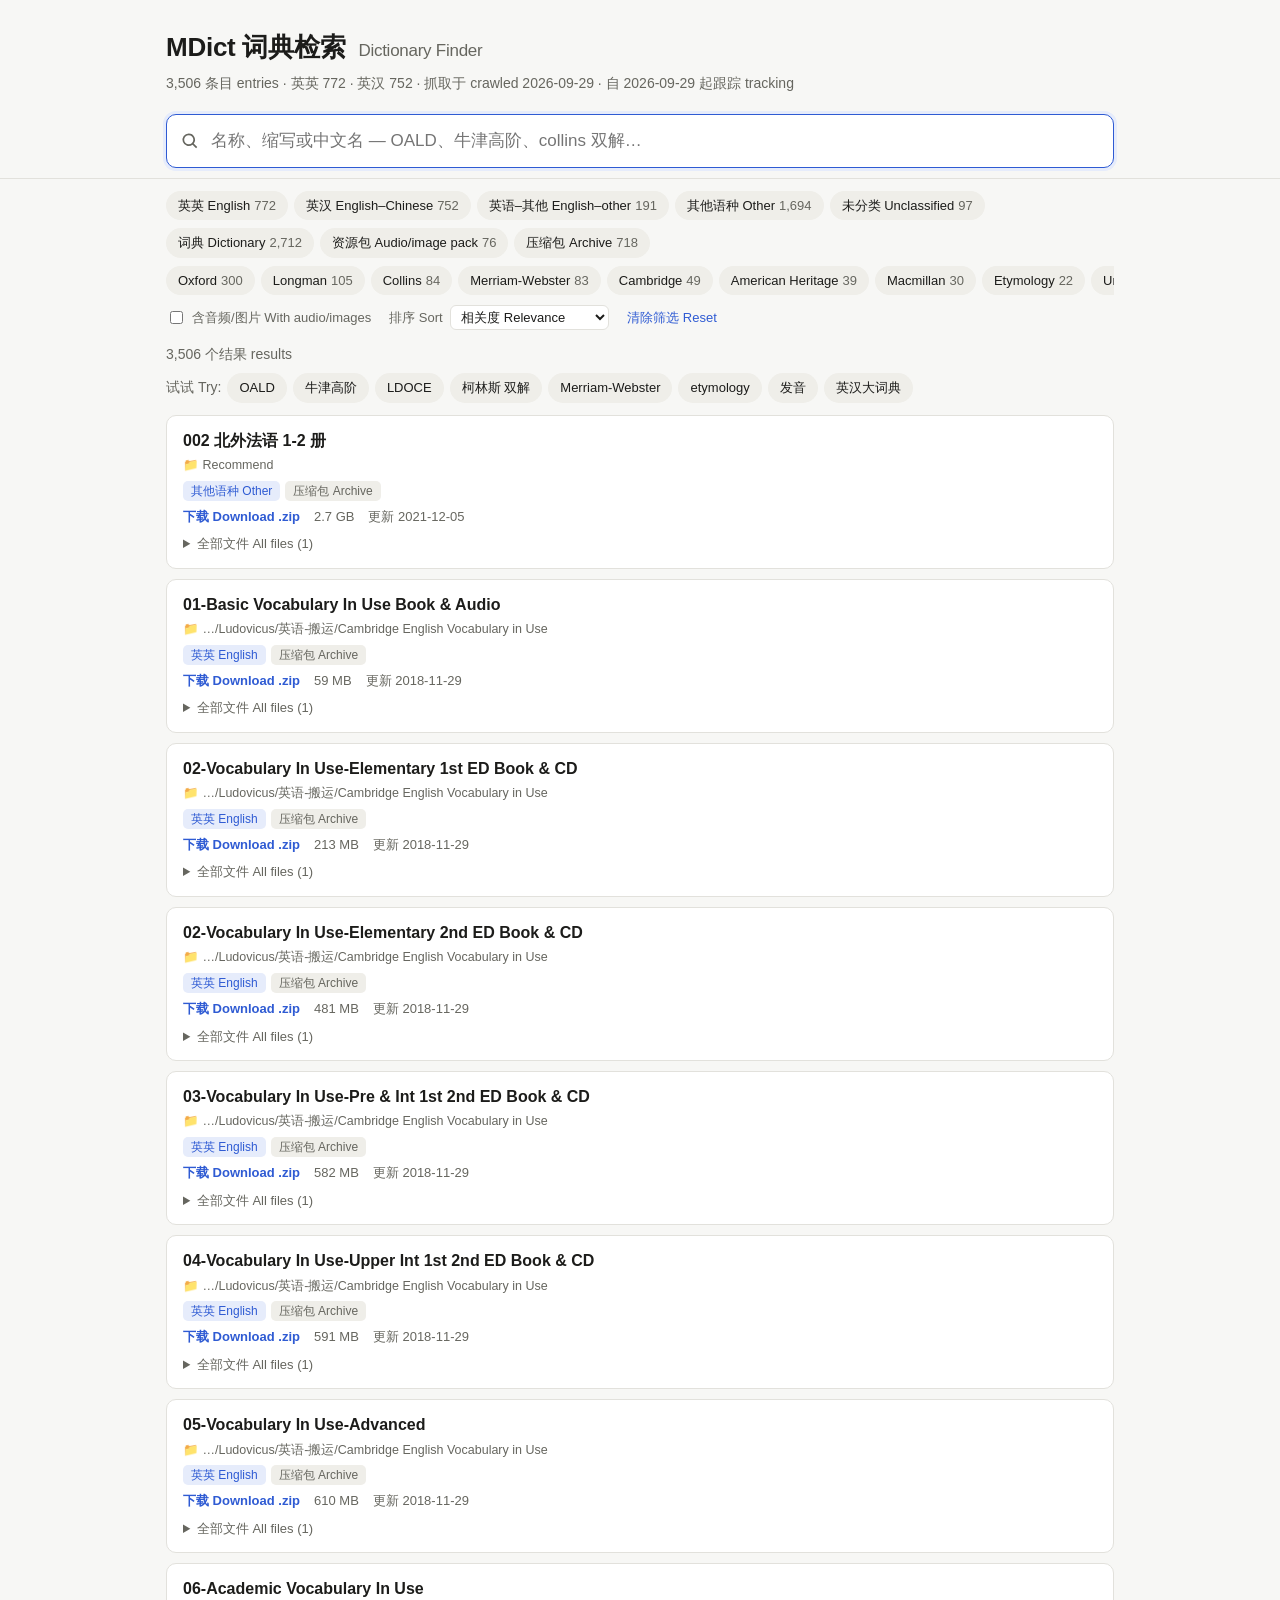
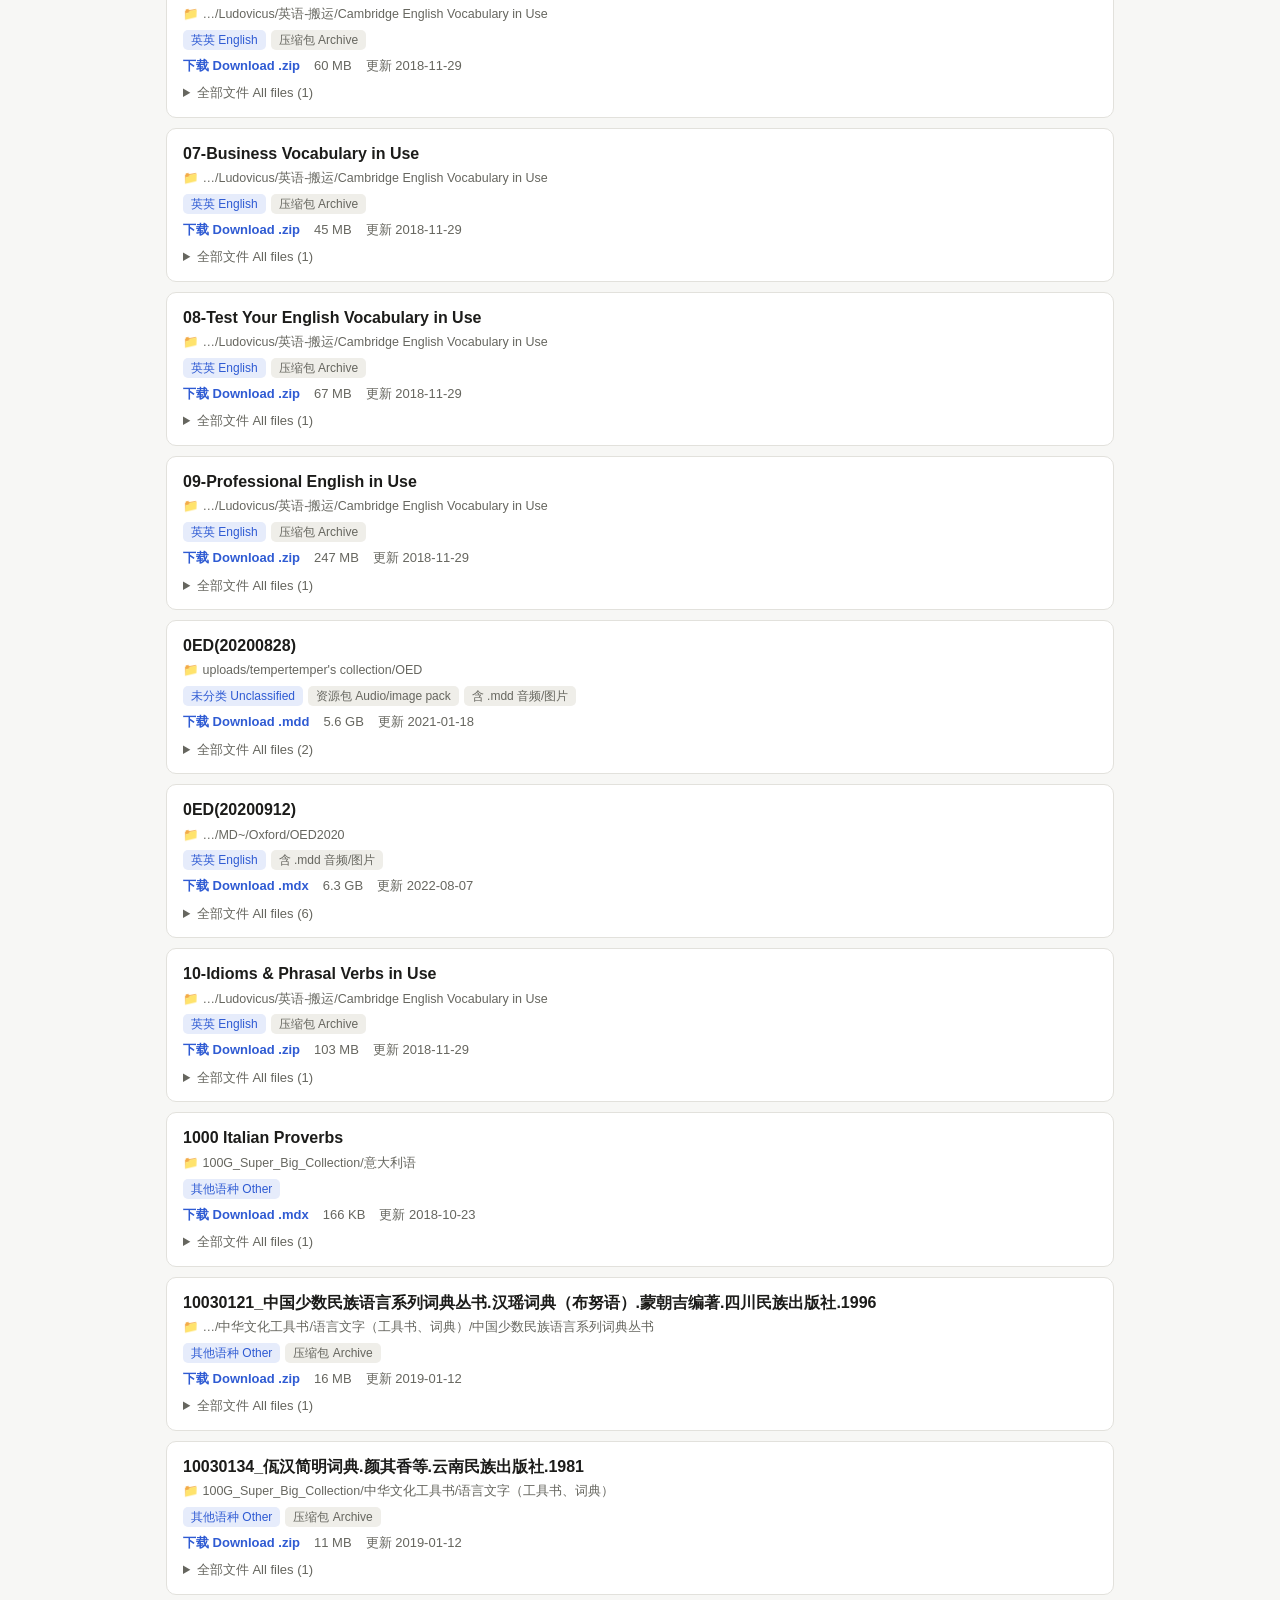
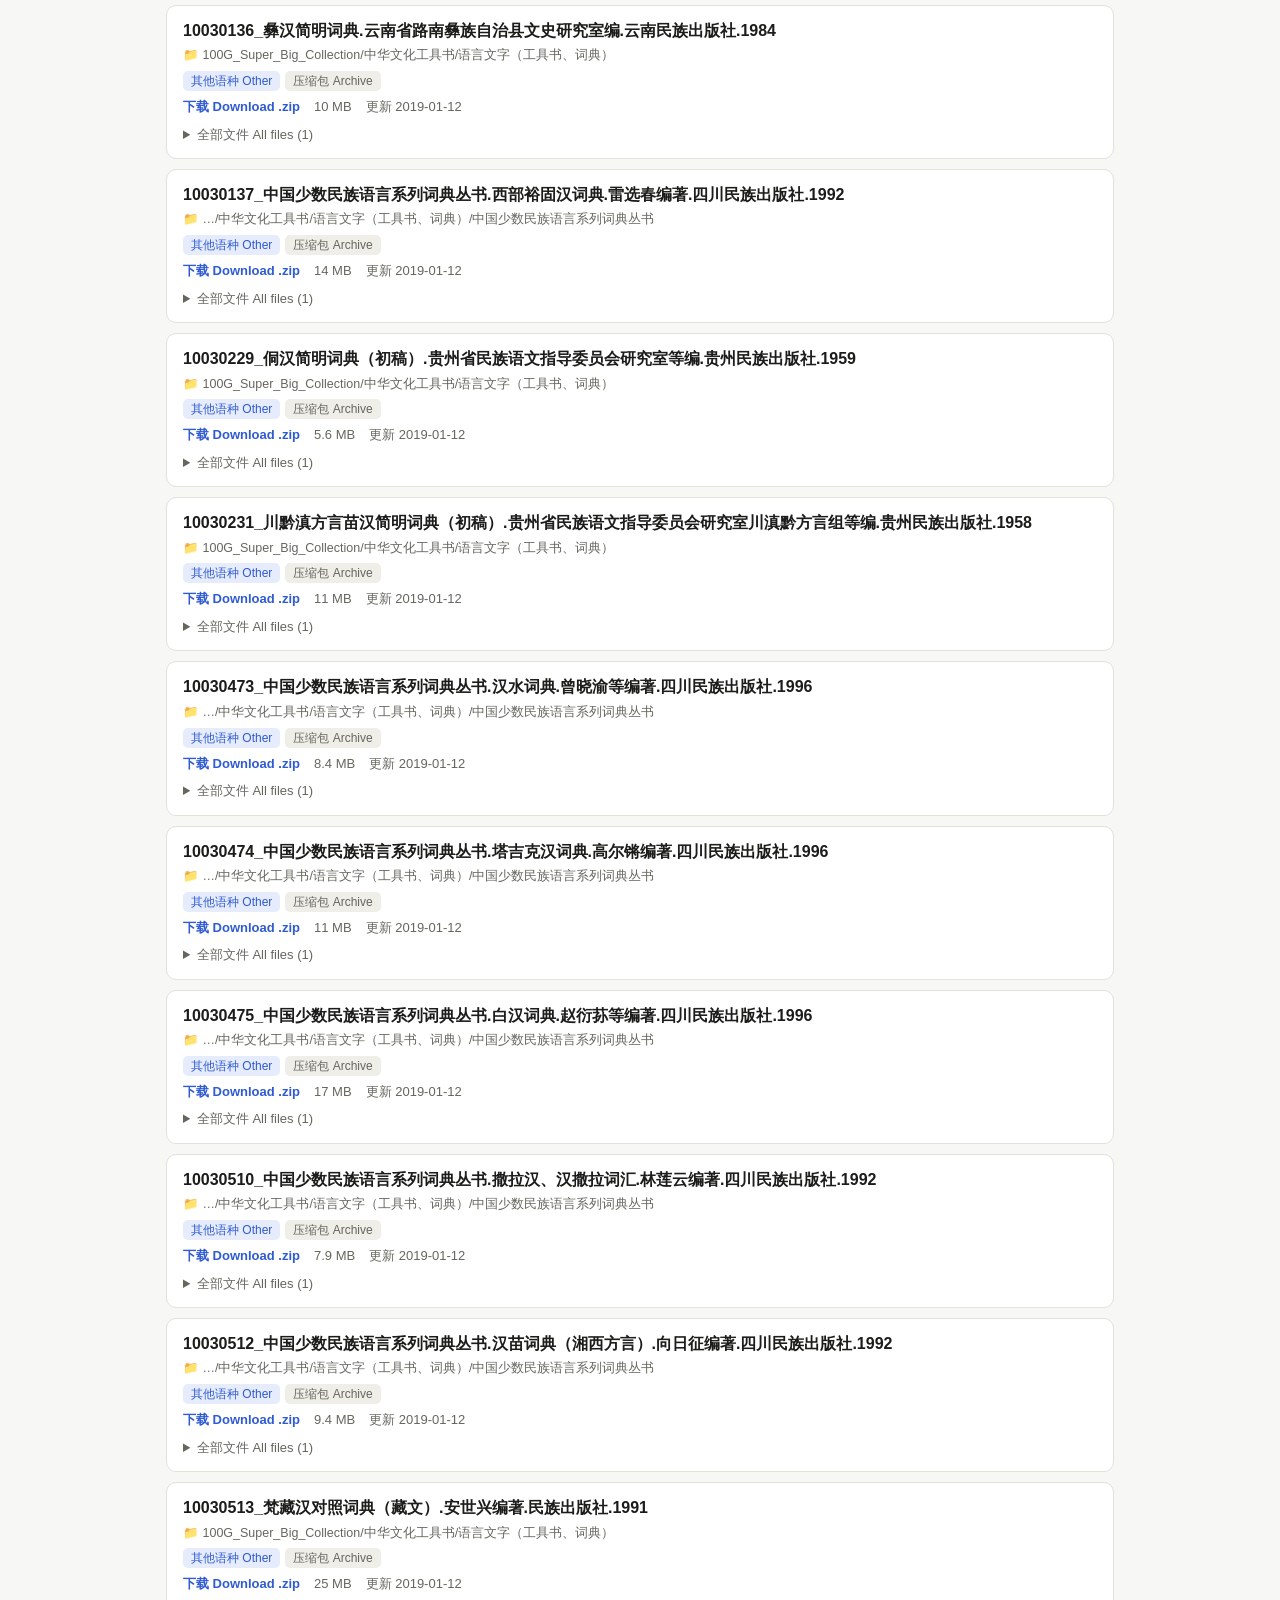
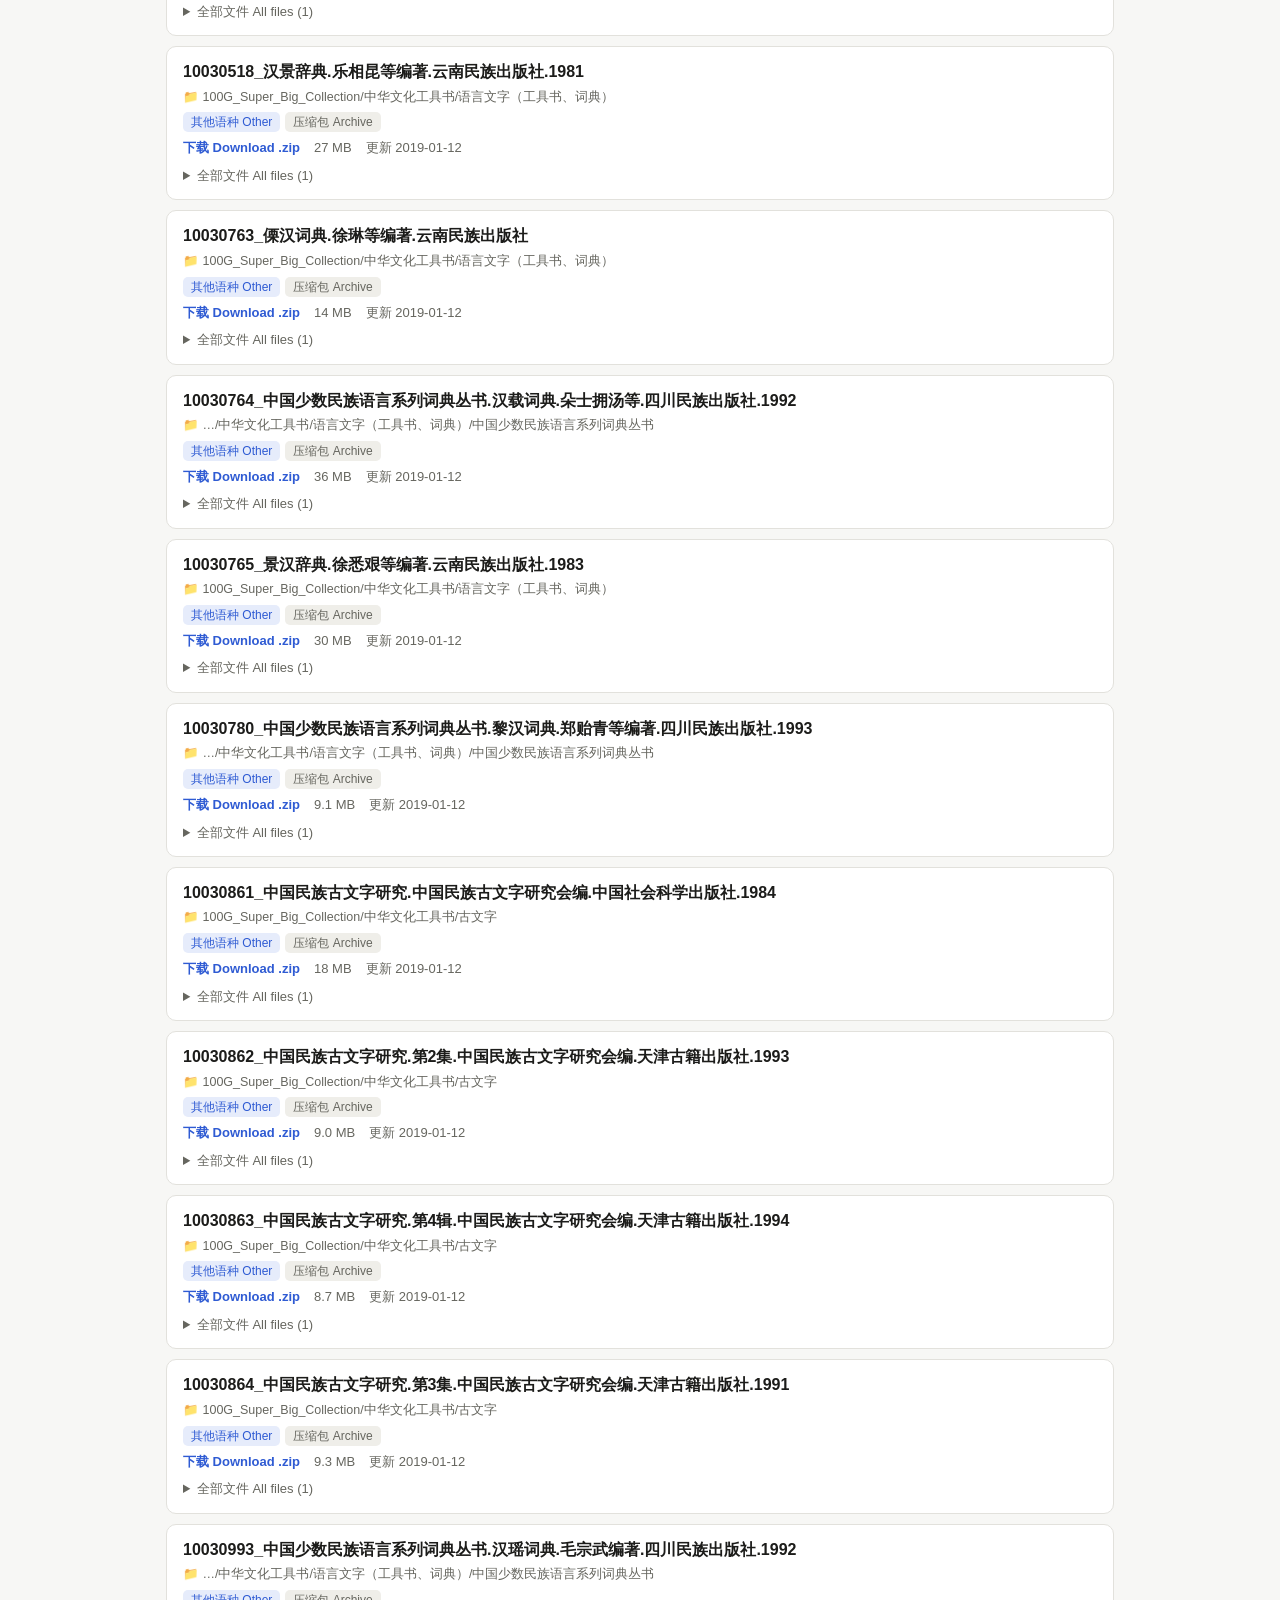
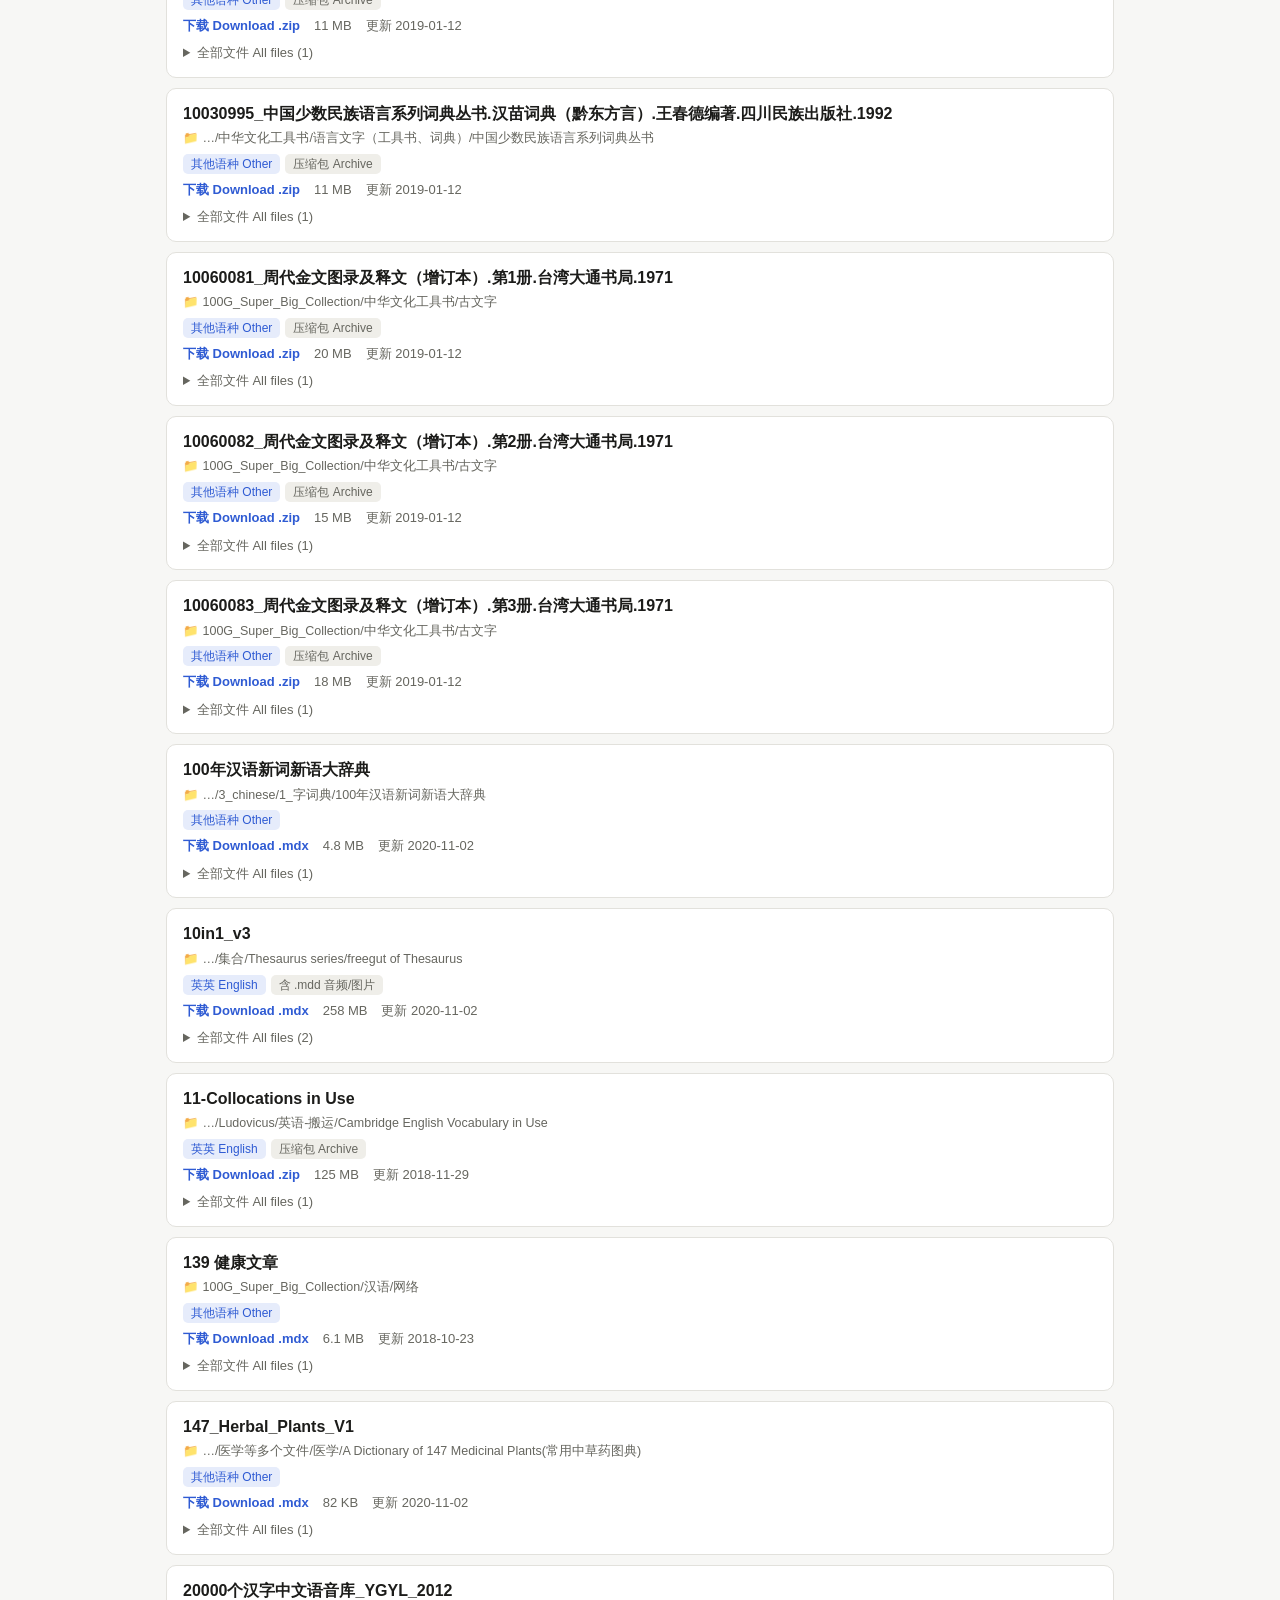
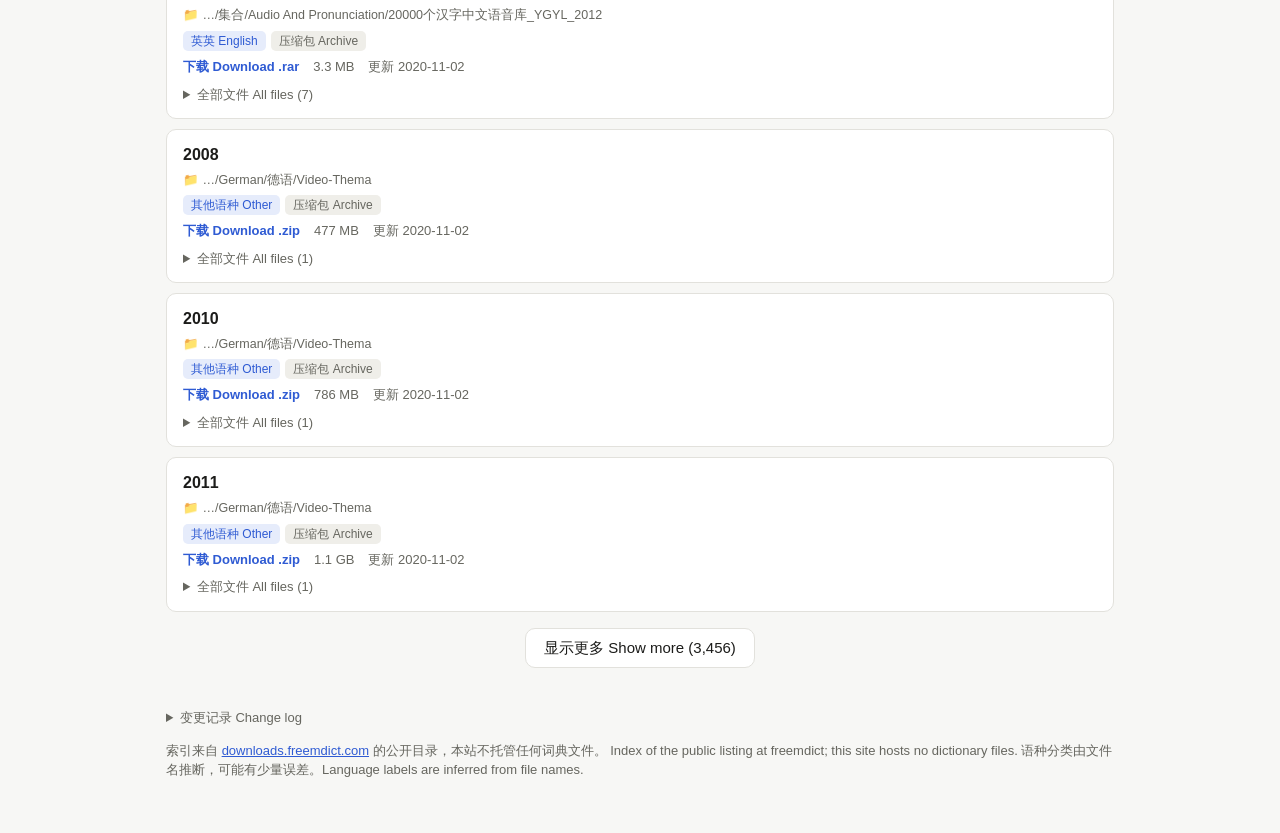
==== site/index.html @ c61d14f5 "Add searchable index site for freemdict MDict dictionaries freemdict holds about 3,400 .mdx files ac" ====
<!doctype html>
<html lang="zh-CN">
<head>
  <meta charset="utf-8">
  <meta name="viewport" content="width=device-width,initial-scale=1">
  <meta name="color-scheme" content="light dark">
  <meta name="description" content="Search the MDict dictionaries on downloads.freemdict.com by English name, Chinese name, or abbreviation.">
  <title>MDict 词典检索 · Dictionary Finder</title>
  <link rel="stylesheet" href="style.css">
  <script type="module" src="app.js"></script>
</head>
<body>
  <header class="top">
    <div class="wrap">
      <h1>MDict 词典检索 <span class="sub">Dictionary Finder</span></h1>
      <p class="stats" id="stats">正在加载索引… Loading index…</p>
    </div>
  </header>

  <div class="searchbar">
    <div class="wrap">
      <label class="visually-hidden" for="q">搜索词典 Search dictionaries</label>
      <div class="search-field">
        <svg aria-hidden="true" viewBox="0 0 24 24" class="icon"><path d="M10.5 3a7.5 7.5 0 0 1 5.96 12.05l4.25 4.24-1.42 1.42-4.24-4.25A7.5 7.5 0 1 1 10.5 3Zm0 2a5.5 5.5 0 1 0 0 11 5.5 5.5 0 0 0 0-11Z"/></svg>
        <input id="q" type="search" autocomplete="off" spellcheck="false" autofocus
               placeholder="名称、缩写或中文名 — OALD、牛津高阶、collins 双解…">
        <kbd class="hint" aria-hidden="true">/</kbd>
      </div>
    </div>
  </div>

  <div class="wrap">
    <div class="filters">
      <div class="group" role="group" aria-label="语种 Language" id="f-lang"></div>
      <div class="group" role="group" aria-label="类型 Kind" id="f-kind"></div>
      <div class="group scroll" role="group" aria-label="品牌 Brand" id="f-brand"></div>
      <div class="row">
        <label class="toggle"><input type="checkbox" id="f-res"> 含音频/图片 With audio/images</label>
        <label class="sort">排序 Sort
          <select id="sort">
            <option value="rel">相关度 Relevance</option>
            <option value="name">名称 Name</option>
            <option value="size">体积 Size</option>
            <option value="date">更新日期 Updated</option>
            <option value="new">新收录 Newly tracked</option>
          </select>
        </label>
        <button type="button" id="reset" class="link">清除筛选 Reset</button>
      </div>
    </div>
  </div>

  <main class="wrap">
    <p id="count" class="count" aria-live="polite"></p>
    <div id="suggest" class="suggest" hidden>
      试试 Try:
    </div>
    <ol id="results" class="results"></ol>
    <button type="button" id="more" class="more" hidden>显示更多 Show more</button>
    <noscript><p class="error">需要启用 JavaScript。JavaScript is required.</p></noscript>
  </main>

  <footer class="wrap foot">
    <details id="changes">
      <summary>变更记录 Change log</summary>
      <div id="changes-body"></div>
    </details>
    <p>
      索引来自 <a href="https://downloads.freemdict.com/" rel="noopener">downloads.freemdict.com</a> 的公开目录，本站不托管任何词典文件。
      Index of the public listing at freemdict; this site hosts no dictionary files.
      语种分类由文件名推断，可能有少量误差。Language labels are inferred from file names.
    </p>
  </footer>
</body>
</html>
---- site/style.css ----
:root {
  --bg: #f7f7f5;
  --panel: #ffffff;
  --text: #1c1c1a;
  --muted: #66665f;
  --line: #e2e1dc;
  --accent: #2f5bd3;
  --accent-soft: #e6ecfb;
  --chip: #efeee9;
  --new: #1a7f4b;
  --radius: 10px;
  --font: -apple-system, BlinkMacSystemFont, "Segoe UI", "PingFang SC", "Hiragino Sans GB",
          "Microsoft YaHei", "Noto Sans CJK SC", sans-serif;
  color-scheme: light dark;
}
@media (prefers-color-scheme: dark) {
  :root {
    --bg: #151514;
    --panel: #1e1e1c;
    --text: #ecebe6;
    --muted: #a19f97;
    --line: #33332f;
    --accent: #8aa8ff;
    --accent-soft: #25304d;
    --chip: #2a2a27;
    --new: #5fd394;
  }
}

* { box-sizing: border-box; }
/* Author display rules (flex, block) would otherwise override the hidden attribute. */
[hidden] { display: none !important; }
body { margin: 0; background: var(--bg); color: var(--text); font: 15px/1.5 var(--font); }
a { color: var(--accent); }
.wrap { max-width: 980px; margin: 0 auto; padding: 0 16px; }
.visually-hidden { position: absolute; width: 1px; height: 1px; overflow: hidden; clip: rect(0 0 0 0); }

.top { padding: 28px 0 8px; }
h1 { margin: 0; font-size: 26px; letter-spacing: -0.01em; }
h1 .sub { color: var(--muted); font-weight: 500; font-size: 17px; margin-left: 6px; }
.stats { margin: 6px 0 0; color: var(--muted); font-size: 14px; }

.searchbar {
  position: sticky; top: 0; z-index: 5; padding: 12px 0 10px;
  background: color-mix(in srgb, var(--bg) 92%, transparent);
  backdrop-filter: blur(8px);
  border-bottom: 1px solid var(--line);
}
.search-field { position: relative; }
.search-field .icon { position: absolute; left: 14px; top: 50%; width: 20px; height: 20px; transform: translateY(-50%); fill: var(--muted); }
#q {
  width: 100%; padding: 13px 44px; font: inherit; font-size: 17px; color: var(--text);
  background: var(--panel); border: 1px solid var(--line); border-radius: var(--radius); outline: none;
}
#q:focus { border-color: var(--accent); box-shadow: 0 0 0 3px var(--accent-soft); }
.hint {
  position: absolute; right: 12px; top: 50%; transform: translateY(-50%);
  font: 12px var(--font); color: var(--muted); border: 1px solid var(--line); border-radius: 5px; padding: 1px 7px;
}
#q:focus ~ .hint { display: none; }

.filters { display: grid; gap: 8px; margin-top: 12px; }
.group { display: flex; flex-wrap: wrap; gap: 6px; }
.group.scroll { flex-wrap: nowrap; overflow-x: auto; scrollbar-width: thin; padding-bottom: 2px; }
.chip {
  flex: none; font: inherit; font-size: 13px; color: var(--text); background: var(--chip);
  border: 1px solid transparent; border-radius: 999px; padding: 4px 11px; cursor: pointer;
}
.chip .n { color: var(--muted); margin-left: 4px; font-variant-numeric: tabular-nums; }
.chip[aria-pressed="true"] { background: var(--accent-soft); border-color: var(--accent); color: var(--accent); }
.chip[aria-pressed="true"] .n { color: inherit; }
.chip:disabled { opacity: 0.4; cursor: default; }
.chip:focus-visible, .link:focus-visible, .more:focus-visible, select:focus-visible { outline: 2px solid var(--accent); outline-offset: 2px; }
.row { display: flex; flex-wrap: wrap; align-items: center; gap: 8px 18px; font-size: 13px; color: var(--muted); }
.toggle { display: inline-flex; gap: 6px; align-items: center; cursor: pointer; }
.sort select { font: inherit; color: var(--text); background: var(--panel); border: 1px solid var(--line); border-radius: 6px; padding: 3px 6px; margin-left: 4px; }
.link { font: inherit; background: none; border: 0; color: var(--accent); cursor: pointer; padding: 0; }

.count { color: var(--muted); font-size: 14px; margin: 14px 0 8px; }
.suggest { display: flex; flex-wrap: wrap; gap: 6px; align-items: center; color: var(--muted); font-size: 14px; margin-bottom: 12px; }
.results { list-style: none; margin: 0; padding: 0; display: grid; gap: 10px; }
.card { background: var(--panel); border: 1px solid var(--line); border-radius: var(--radius); padding: 14px 16px; }
.card h2 { margin: 0 0 6px; font-size: 16px; line-height: 1.4; word-break: break-word; }
.badges { display: flex; flex-wrap: wrap; gap: 5px; margin-bottom: 6px; }
.badge { font-size: 12px; padding: 1px 8px; border-radius: 5px; background: var(--chip); color: var(--muted); }
.badge.lang { background: var(--accent-soft); color: var(--accent); }
.badge.new { color: var(--new); border: 1px solid currentColor; background: none; }
.where { font-size: 12.5px; color: var(--muted); margin: -2px 0 6px; word-break: break-all; }
.meta { font-size: 13px; color: var(--muted); display: flex; flex-wrap: wrap; gap: 4px 14px; align-items: center; }
.dl { font-weight: 600; text-decoration: none; }
.dl:hover { text-decoration: underline; }
.card details { margin-top: 8px; font-size: 13px; }
.card summary { cursor: pointer; color: var(--muted); }
.loc { margin: 8px 0 0; padding-left: 12px; border-left: 2px solid var(--line); }
.loc .folder { color: var(--muted); word-break: break-all; }
.files { list-style: none; margin: 4px 0 0; padding: 0; }
.files li { display: flex; justify-content: space-between; gap: 12px; padding: 2px 0; }
.files a { word-break: break-all; }
.files .sz { color: var(--muted); flex: none; font-variant-numeric: tabular-nums; }
.more { display: block; margin: 16px auto; font: inherit; padding: 8px 18px; border-radius: var(--radius); border: 1px solid var(--line); background: var(--panel); color: var(--text); cursor: pointer; }
.error { color: #c0392b; }

.foot { color: var(--muted); font-size: 13px; padding-top: 24px; padding-bottom: 40px; }
.foot summary { cursor: pointer; }
.change { margin: 10px 0; }
.change ul { margin: 4px 0; padding-left: 18px; }

@media (max-width: 600px) {
  h1 { font-size: 21px; }
  h1 .sub { display: block; margin: 0; font-size: 14px; }
  .hint { display: none; }
  .card { padding: 12px; }
  /* One scrollable line per filter group keeps the results in view. */
  .group { flex-wrap: nowrap; overflow-x: auto; scrollbar-width: none; }
}
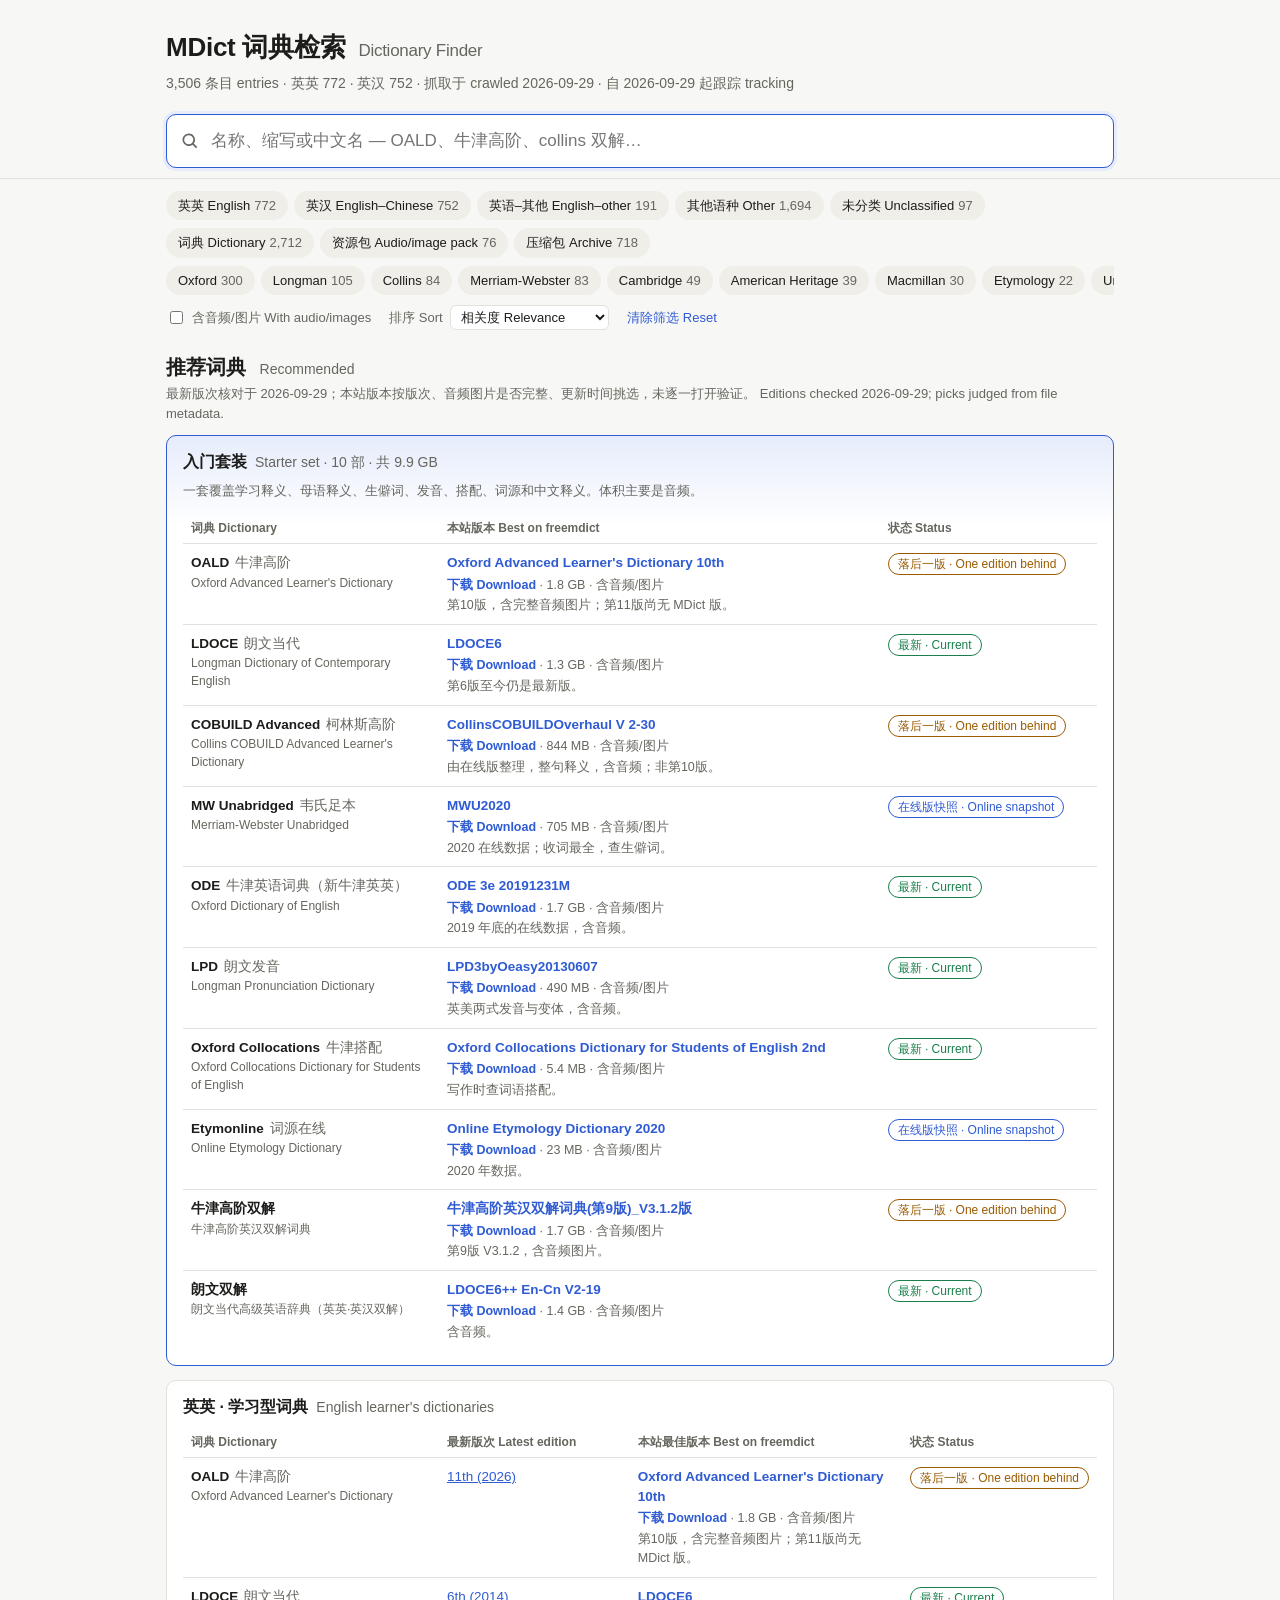
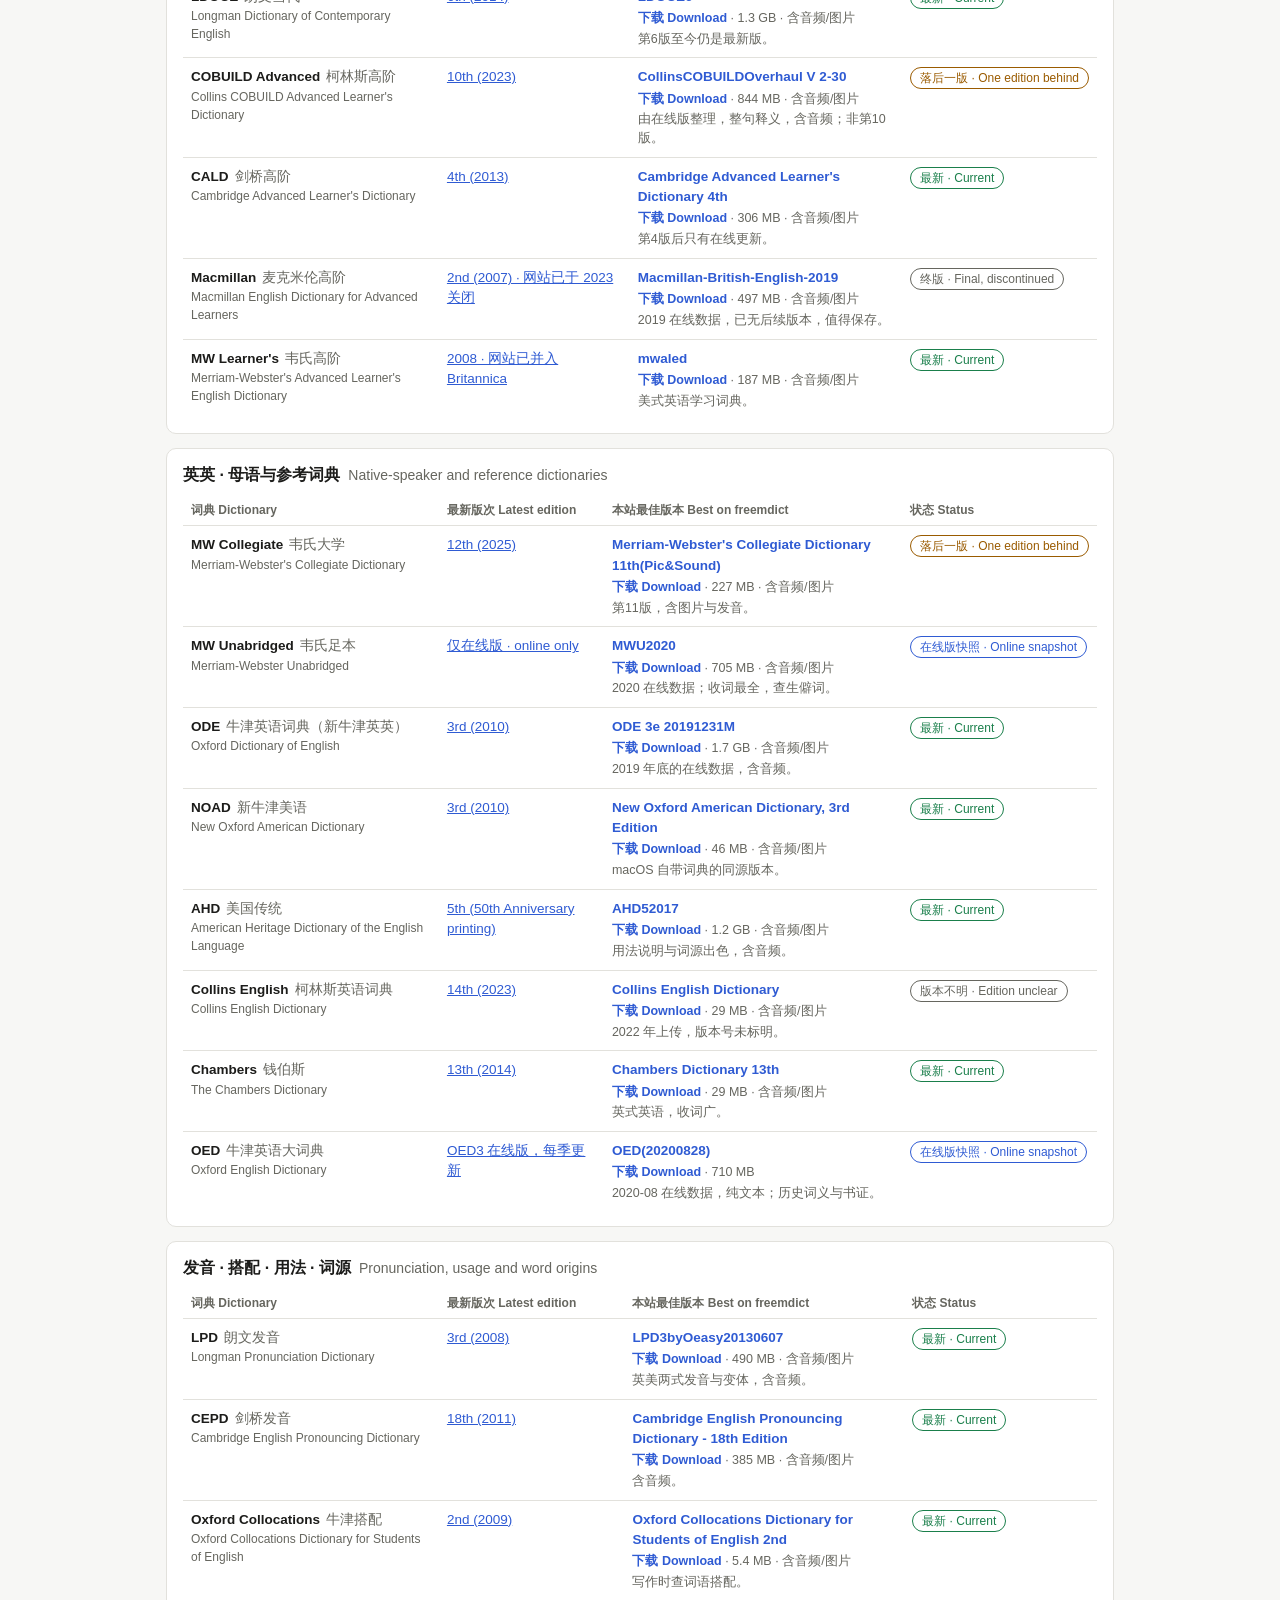
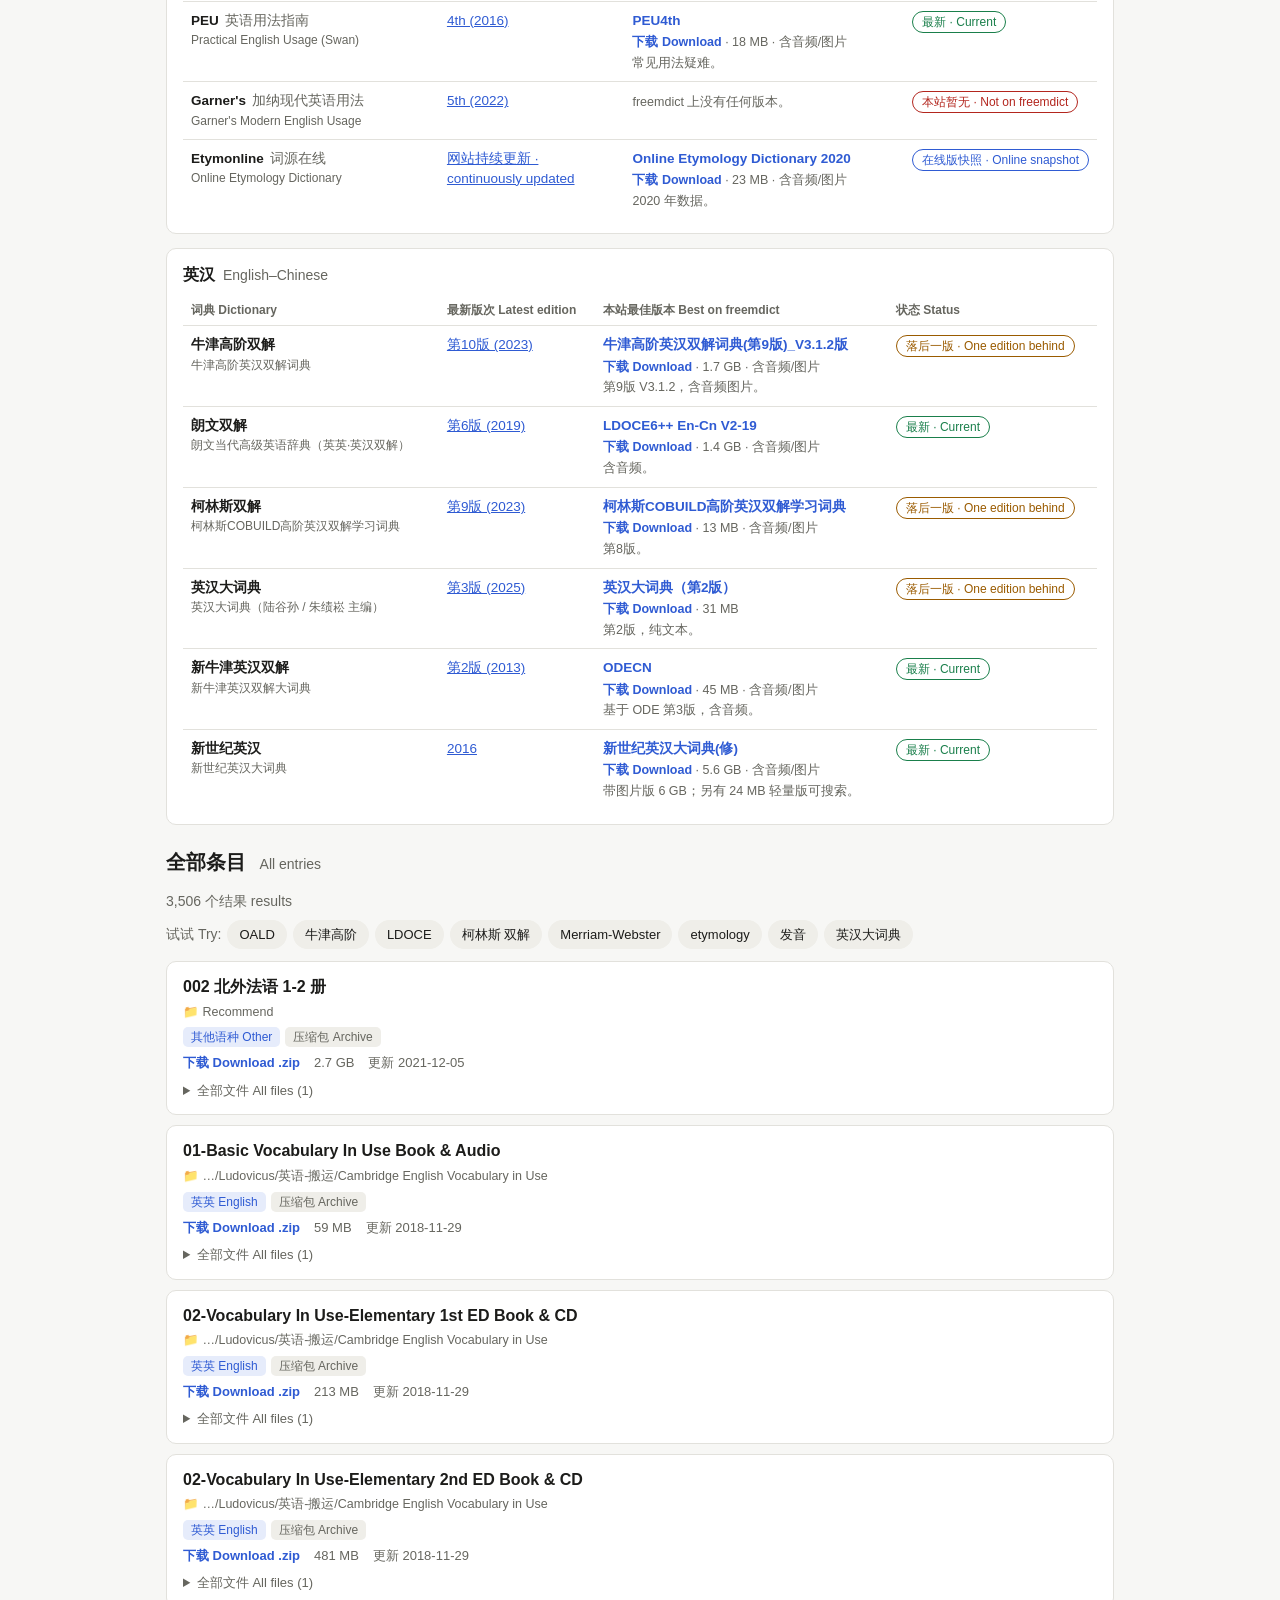
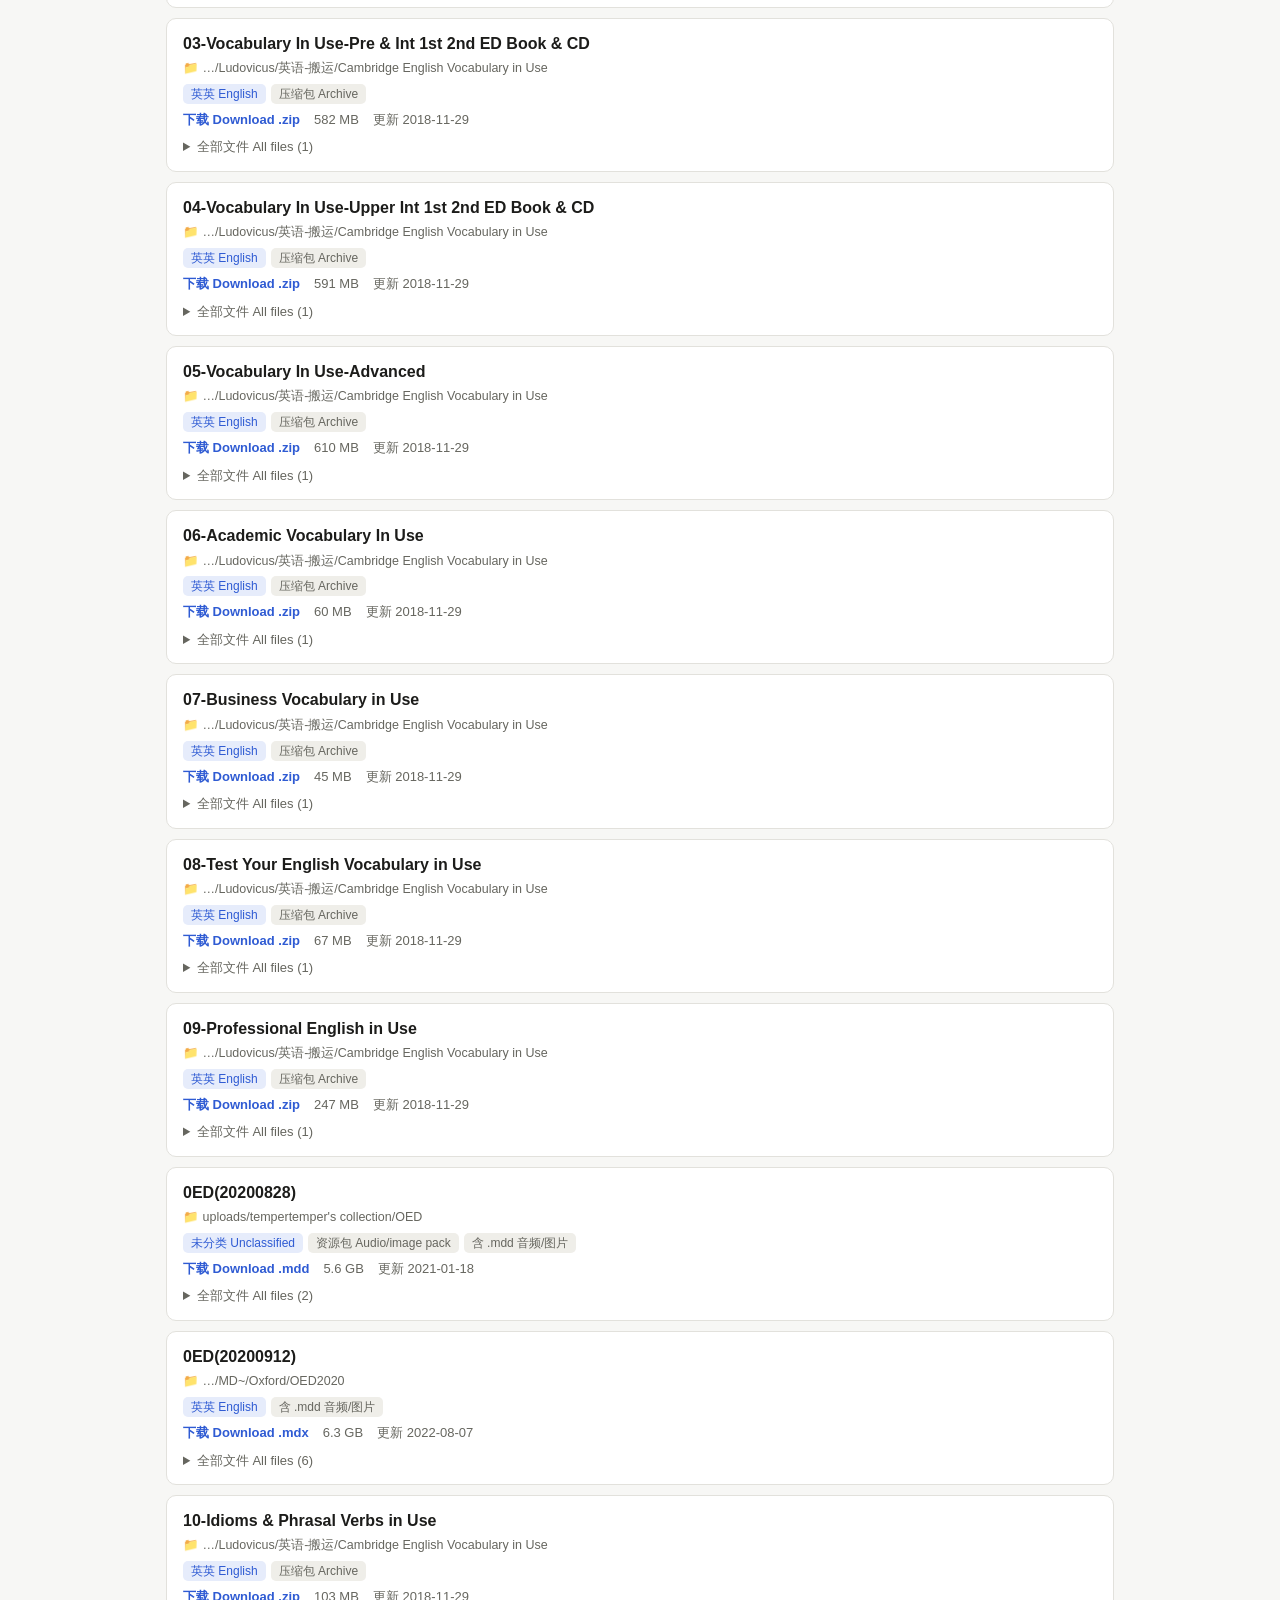
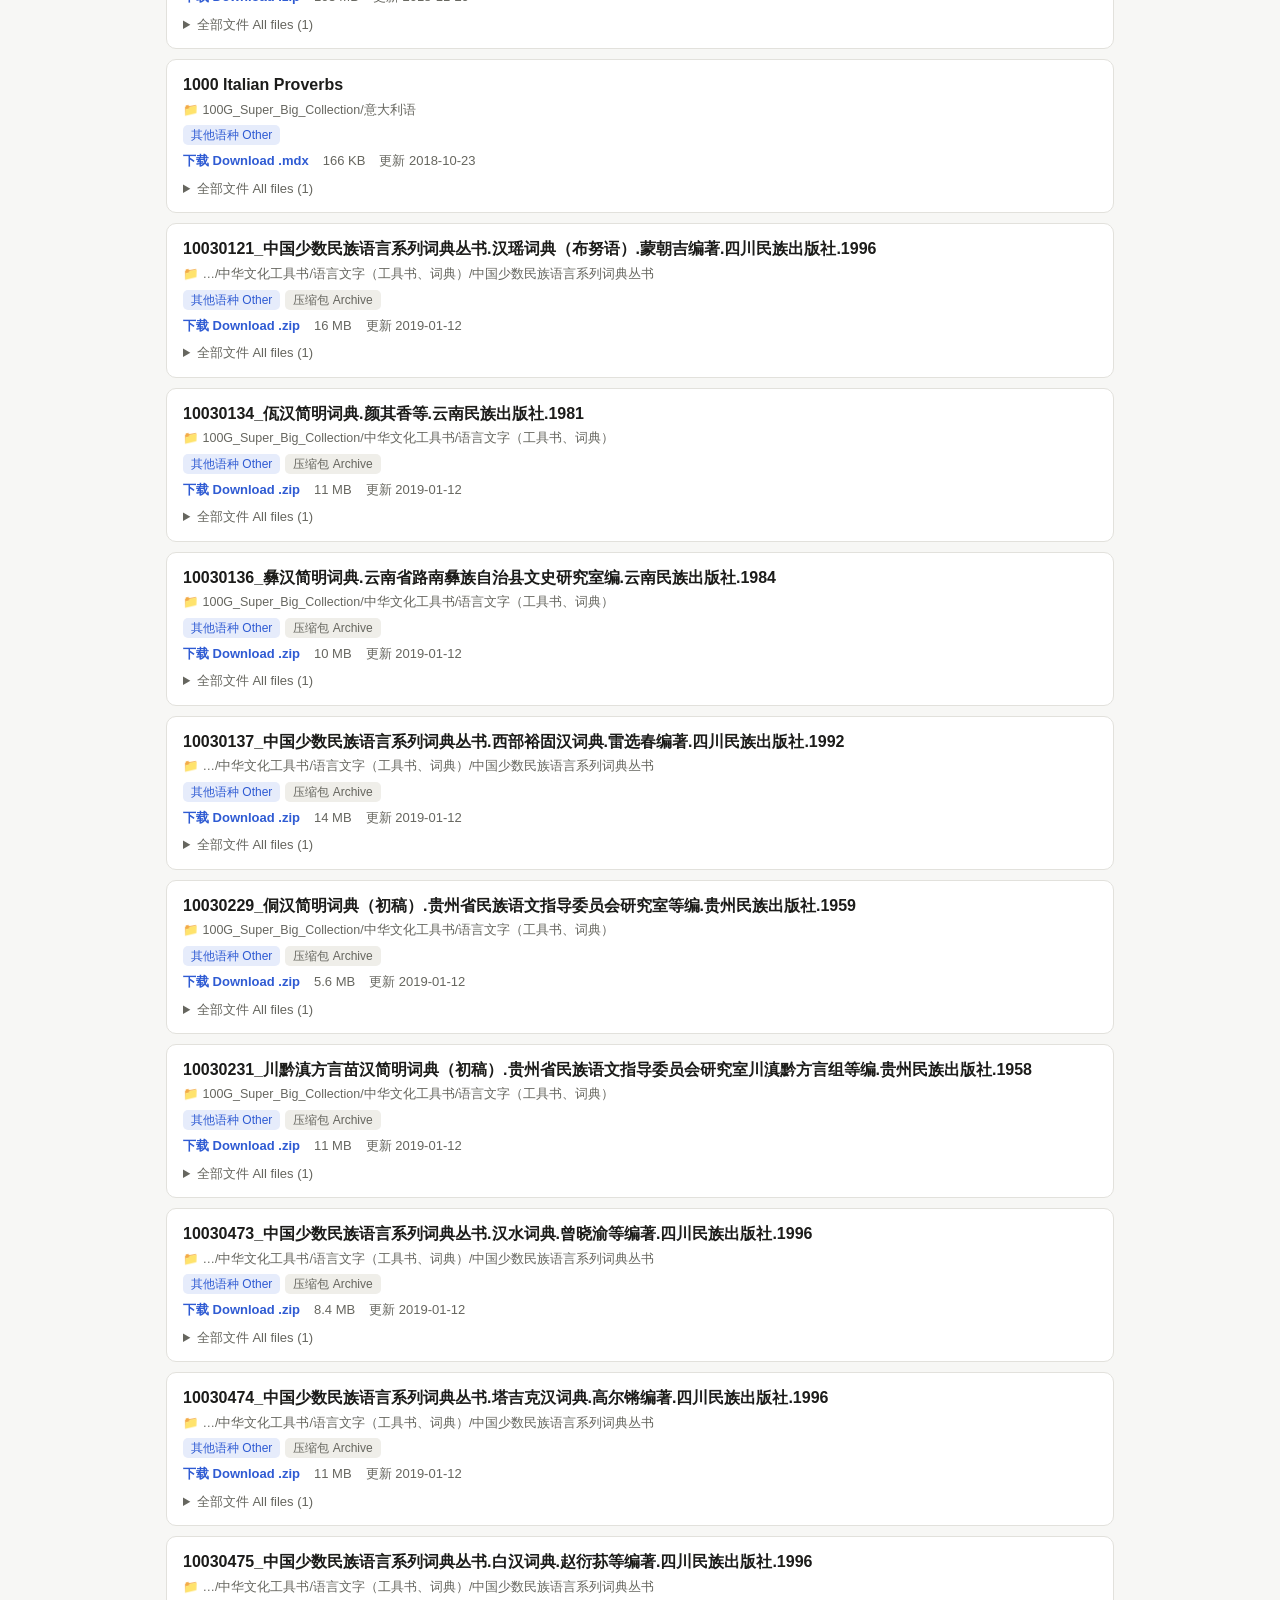
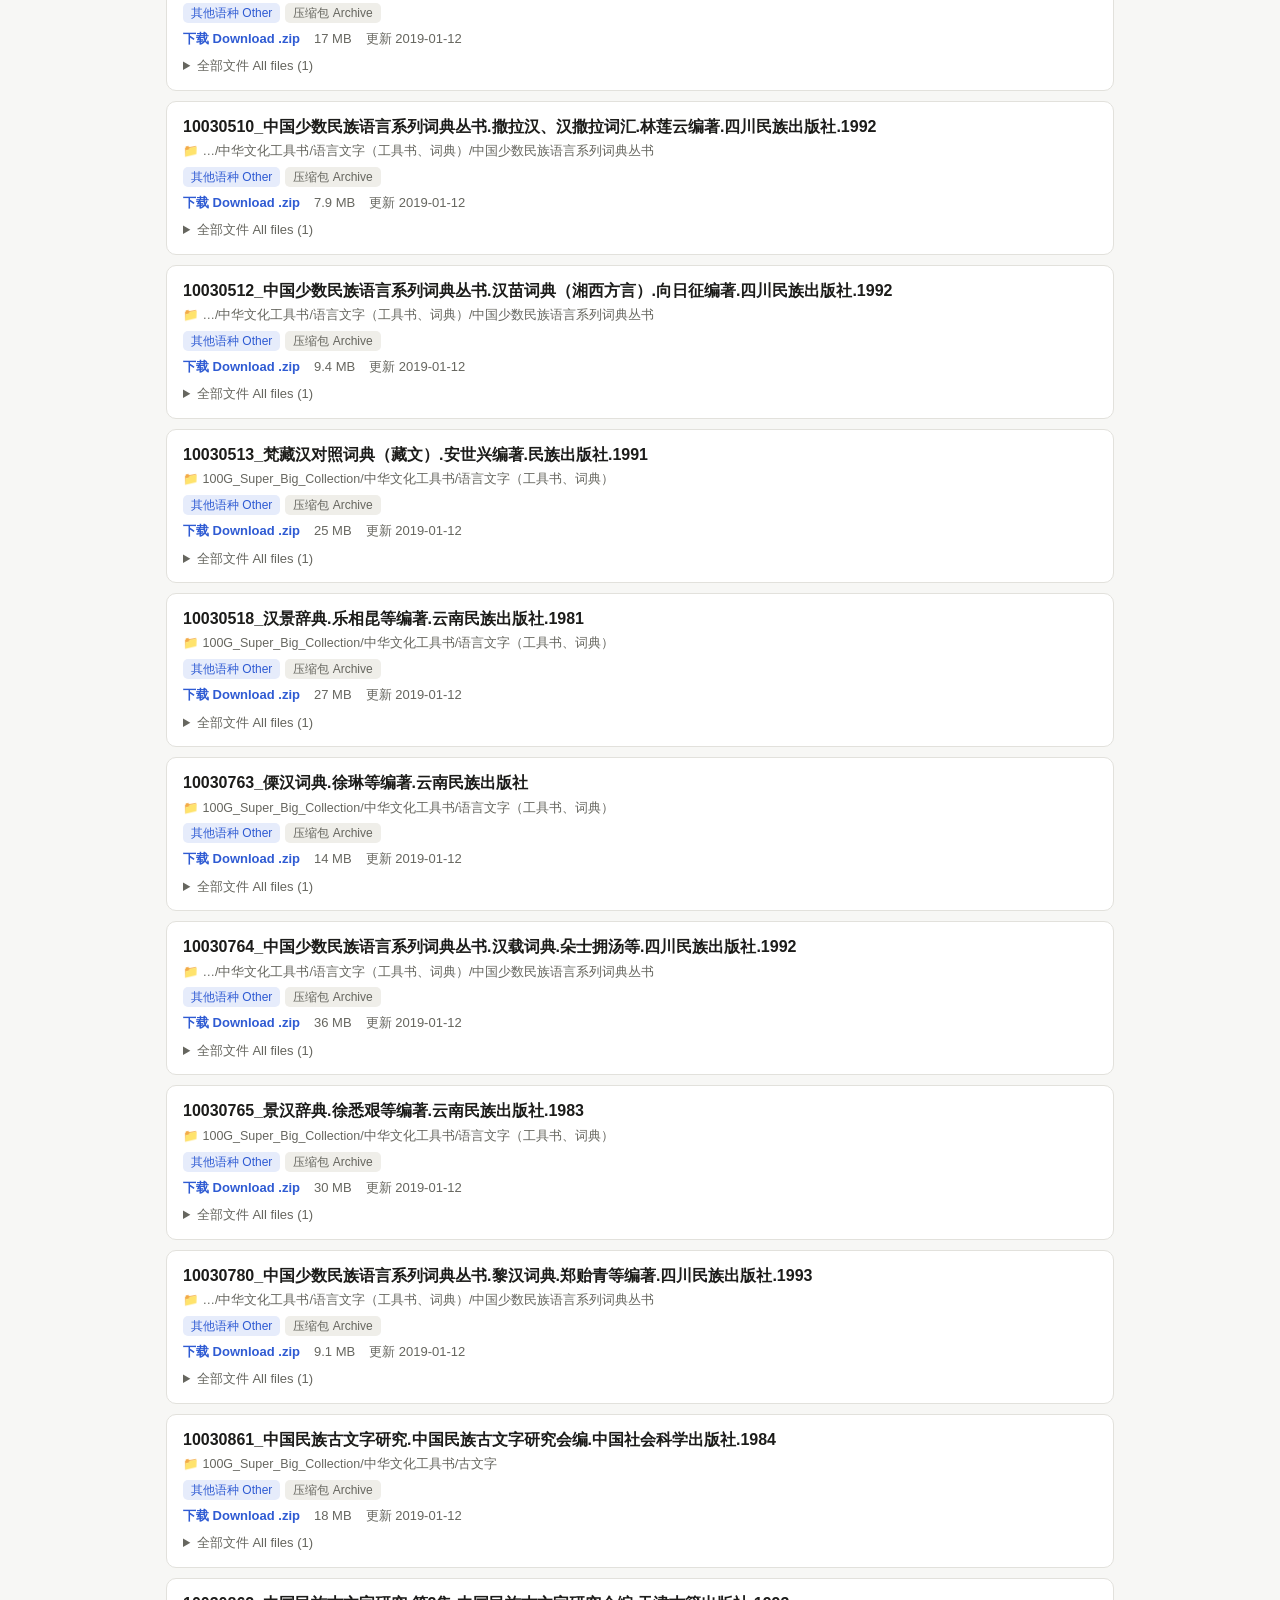
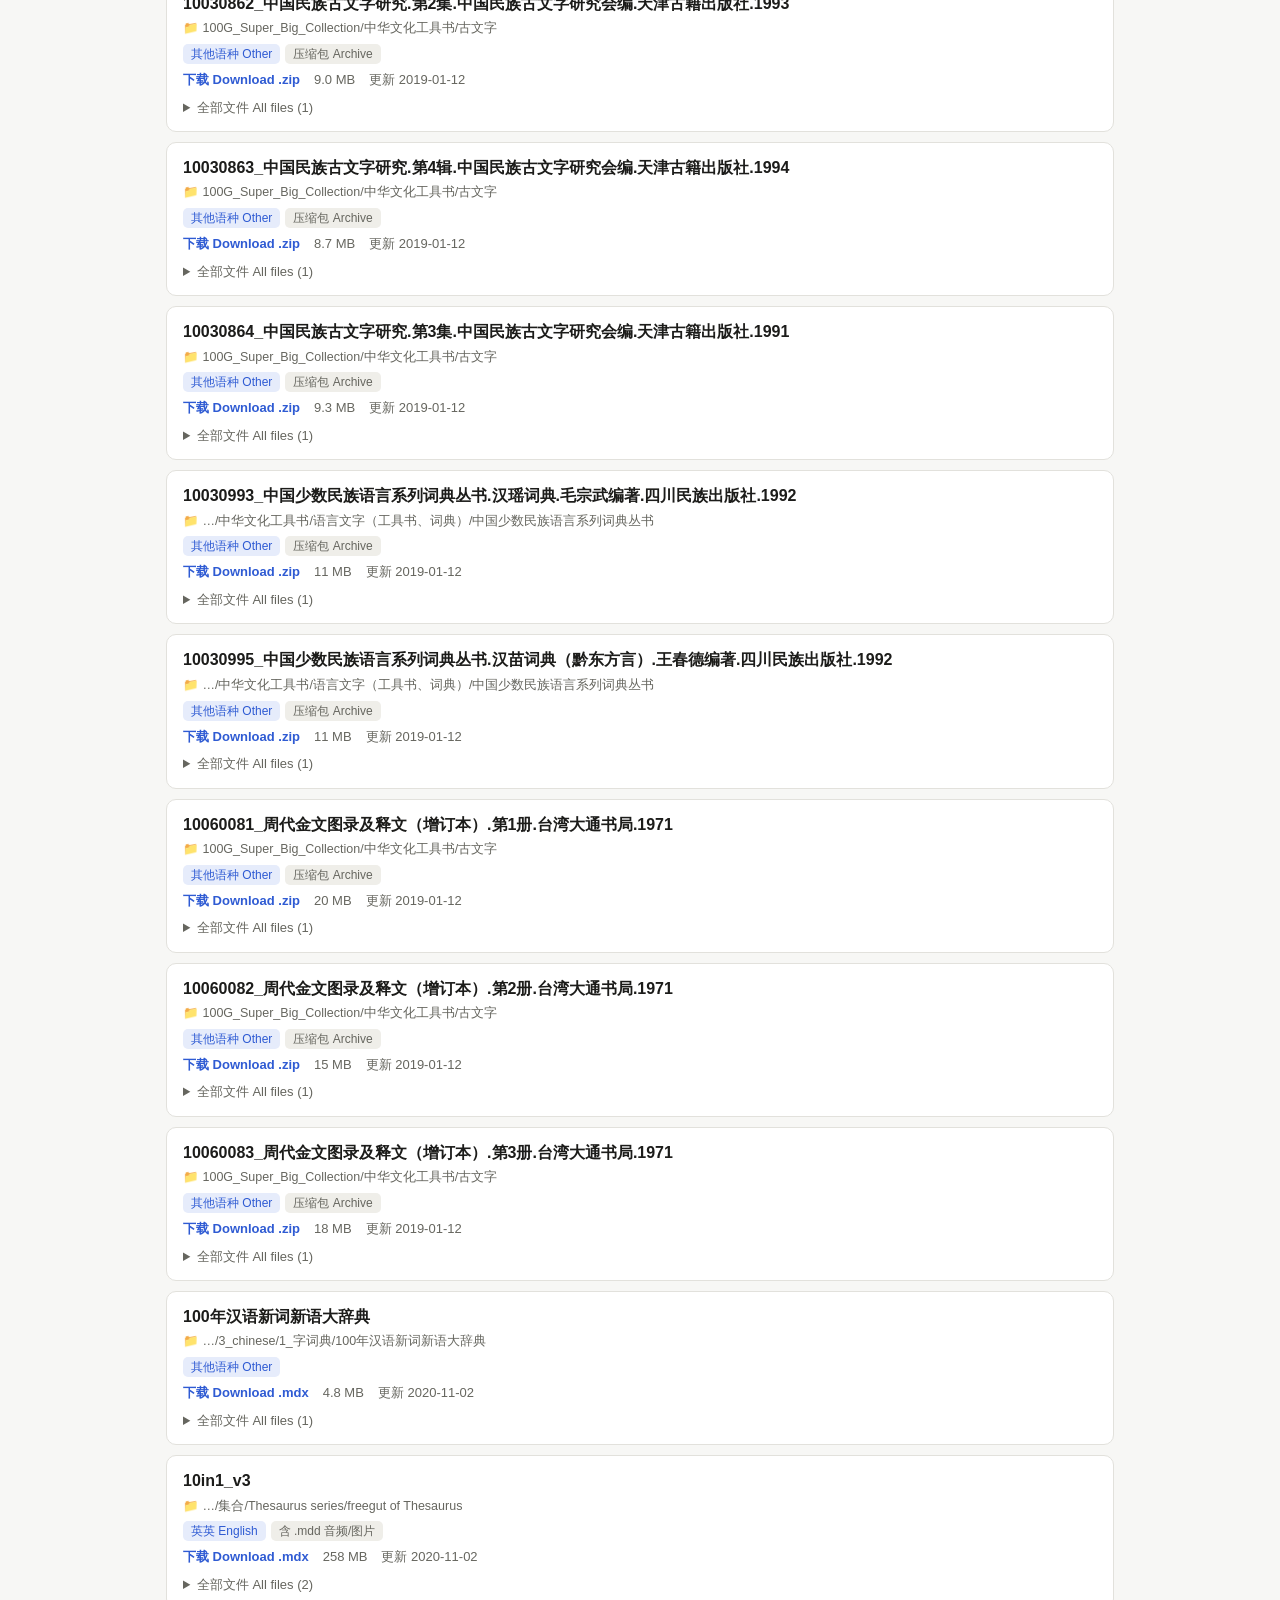
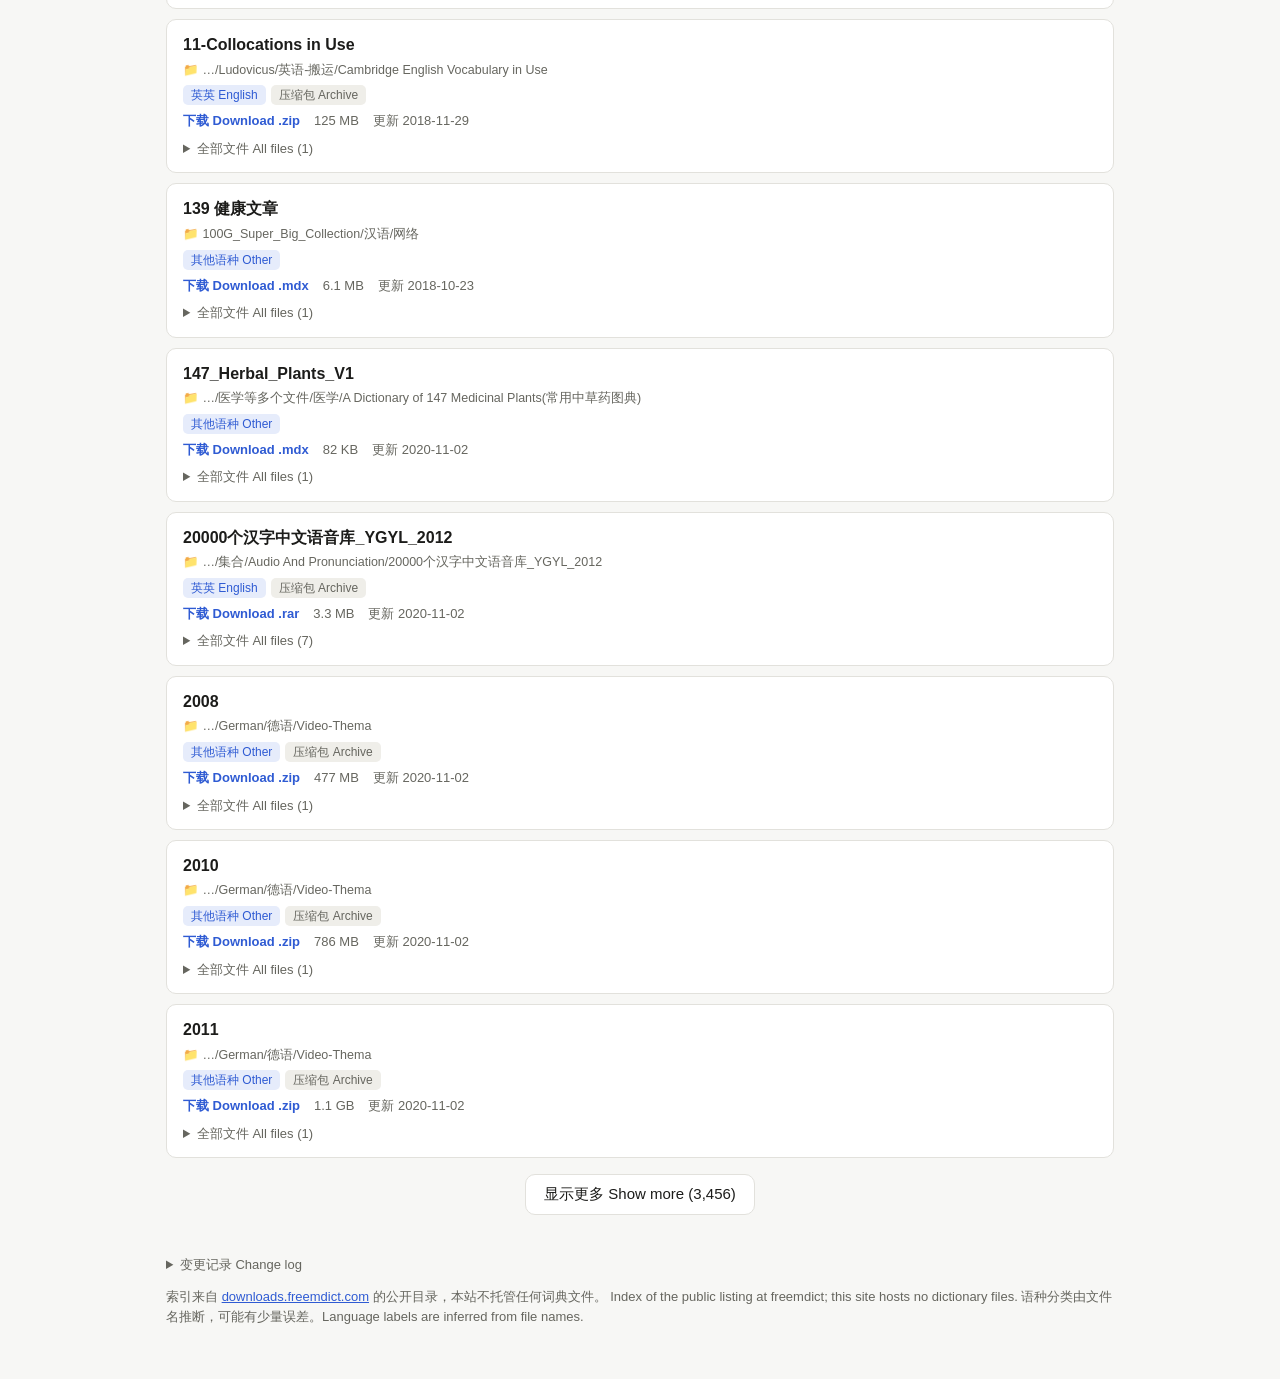
==== commit 4c7a8501: "Add recommendation cards to the landing view With 3,500 entries and most major dictionaries present " ====
--- a/site/index.html
+++ b/site/index.html
@@ -51,6 +51,12 @@
   </div>
 
   <main class="wrap">
+    <section id="rec" class="rec" hidden aria-labelledby="rec-title">
+      <h2 id="rec-title" class="section-title">推荐词典 <span class="sub">Recommended</span></h2>
+      <p id="rec-meta" class="rec-meta"></p>
+      <div id="rec-cards" class="rec-grid"></div>
+    </section>
+    <h2 id="all-title" class="section-title" hidden>全部条目 <span class="sub">All entries</span></h2>
     <p id="count" class="count" aria-live="polite"></p>
     <div id="suggest" class="suggest" hidden>
       试试 Try:
--- a/site/style.css
+++ b/site/style.css
@@ -8,6 +8,9 @@
   --accent-soft: #e6ecfb;
   --chip: #efeee9;
   --new: #1a7f4b;
+  --warn: #9a5b00;
+  --info: #2f5bd3;
+  --bad: #b3261e;
   --radius: 10px;
   --font: -apple-system, BlinkMacSystemFont, "Segoe UI", "PingFang SC", "Hiragino Sans GB",
           "Microsoft YaHei", "Noto Sans CJK SC", sans-serif;
@@ -24,6 +27,9 @@
     --accent-soft: #25304d;
     --chip: #2a2a27;
     --new: #5fd394;
+    --warn: #f0b35a;
+    --info: #8aa8ff;
+    --bad: #ff8a80;
   }
 }
 
@@ -77,6 +83,31 @@
 .link { font: inherit; background: none; border: 0; color: var(--accent); cursor: pointer; padding: 0; }
 
 .count { color: var(--muted); font-size: 14px; margin: 14px 0 8px; }
+
+.section-title { font-size: 20px; margin: 22px 0 2px; }
+.section-title .sub, .rec-card h3 .sub { color: var(--muted); font-weight: 500; font-size: 14px; margin-left: 8px; }
+.rec-meta { color: var(--muted); font-size: 13px; margin: 0 0 12px; }
+.rec-grid { display: grid; gap: 14px; }
+.rec-card { background: var(--panel); border: 1px solid var(--line); border-radius: var(--radius); padding: 14px 16px; }
+.rec-card.starter { border-color: var(--accent); background: linear-gradient(var(--accent-soft), var(--panel) 90px); }
+.rec-card h3 { margin: 0 0 8px; font-size: 16px; }
+.rec-table { width: 100%; border-collapse: collapse; font-size: 13.5px; }
+.rec-table th { text-align: left; font-weight: 600; font-size: 12px; color: var(--muted); padding: 6px 8px; border-bottom: 1px solid var(--line); }
+.rec-table td { padding: 9px 8px; border-bottom: 1px solid var(--line); vertical-align: top; }
+.rec-table tr:last-child td { border-bottom: 0; }
+.rec-table td:first-child { width: 28%; }
+.rec-name strong { margin-right: 6px; }
+.rec-name .zh { color: var(--muted); }
+.rec-name .full { display: block; color: var(--muted); font-size: 12px; }
+.rec-find { font-weight: 600; text-align: left; word-break: break-word; }
+.rec-find:hover { text-decoration: underline; }
+.rec-sub, .rec-note { color: var(--muted); font-size: 12.5px; margin-top: 2px; }
+.status { display: inline-block; font-size: 12px; padding: 1px 9px; border-radius: 999px; white-space: nowrap; border: 1px solid currentColor; }
+.st-current { color: var(--new); }
+.st-behind { color: var(--warn); }
+.st-snapshot { color: var(--info); }
+.st-final, .st-unclear { color: var(--muted); }
+.st-missing { color: var(--bad); }
 .suggest { display: flex; flex-wrap: wrap; gap: 6px; align-items: center; color: var(--muted); font-size: 14px; margin-bottom: 12px; }
 .results { list-style: none; margin: 0; padding: 0; display: grid; gap: 10px; }
 .card { background: var(--panel); border: 1px solid var(--line); border-radius: var(--radius); padding: 14px 16px; }
@@ -105,6 +136,16 @@
 .change { margin: 10px 0; }
 .change ul { margin: 4px 0; padding-left: 18px; }
 
+@media (max-width: 700px) {
+  /* Tables become stacked rows: each cell carries its column name. */
+  .rec-table thead { display: none; }
+  .rec-table, .rec-table tbody, .rec-table tr, .rec-table td { display: block; width: 100% !important; }
+  .rec-table tr { padding: 10px 0; border-bottom: 1px solid var(--line); }
+  .rec-table tr:last-child { border-bottom: 0; }
+  .rec-table td { border: 0; padding: 3px 0; }
+  .rec-table td:not(:first-child)::before { content: attr(data-label); display: block; font-size: 11px; color: var(--muted); }
+}
+
 @media (max-width: 600px) {
   h1 { font-size: 21px; }
   h1 .sub { display: block; margin: 0; font-size: 14px; }
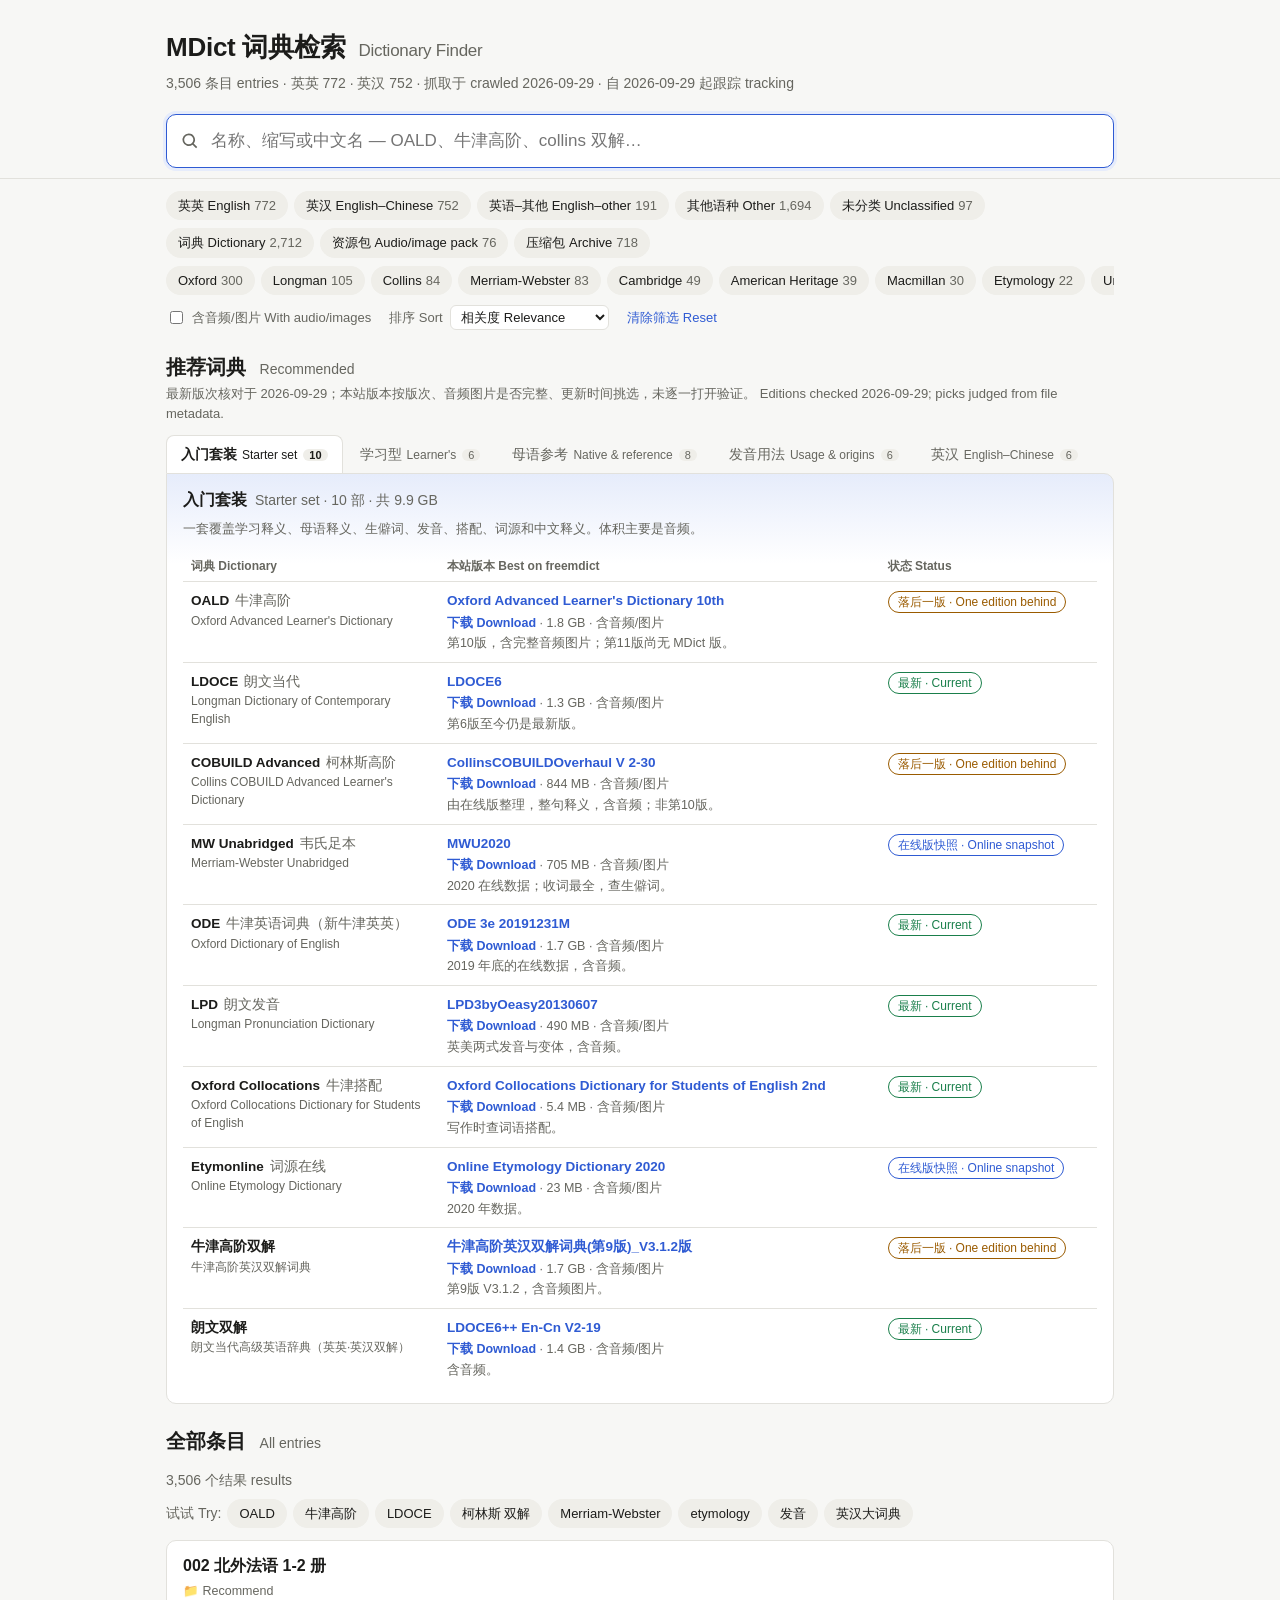
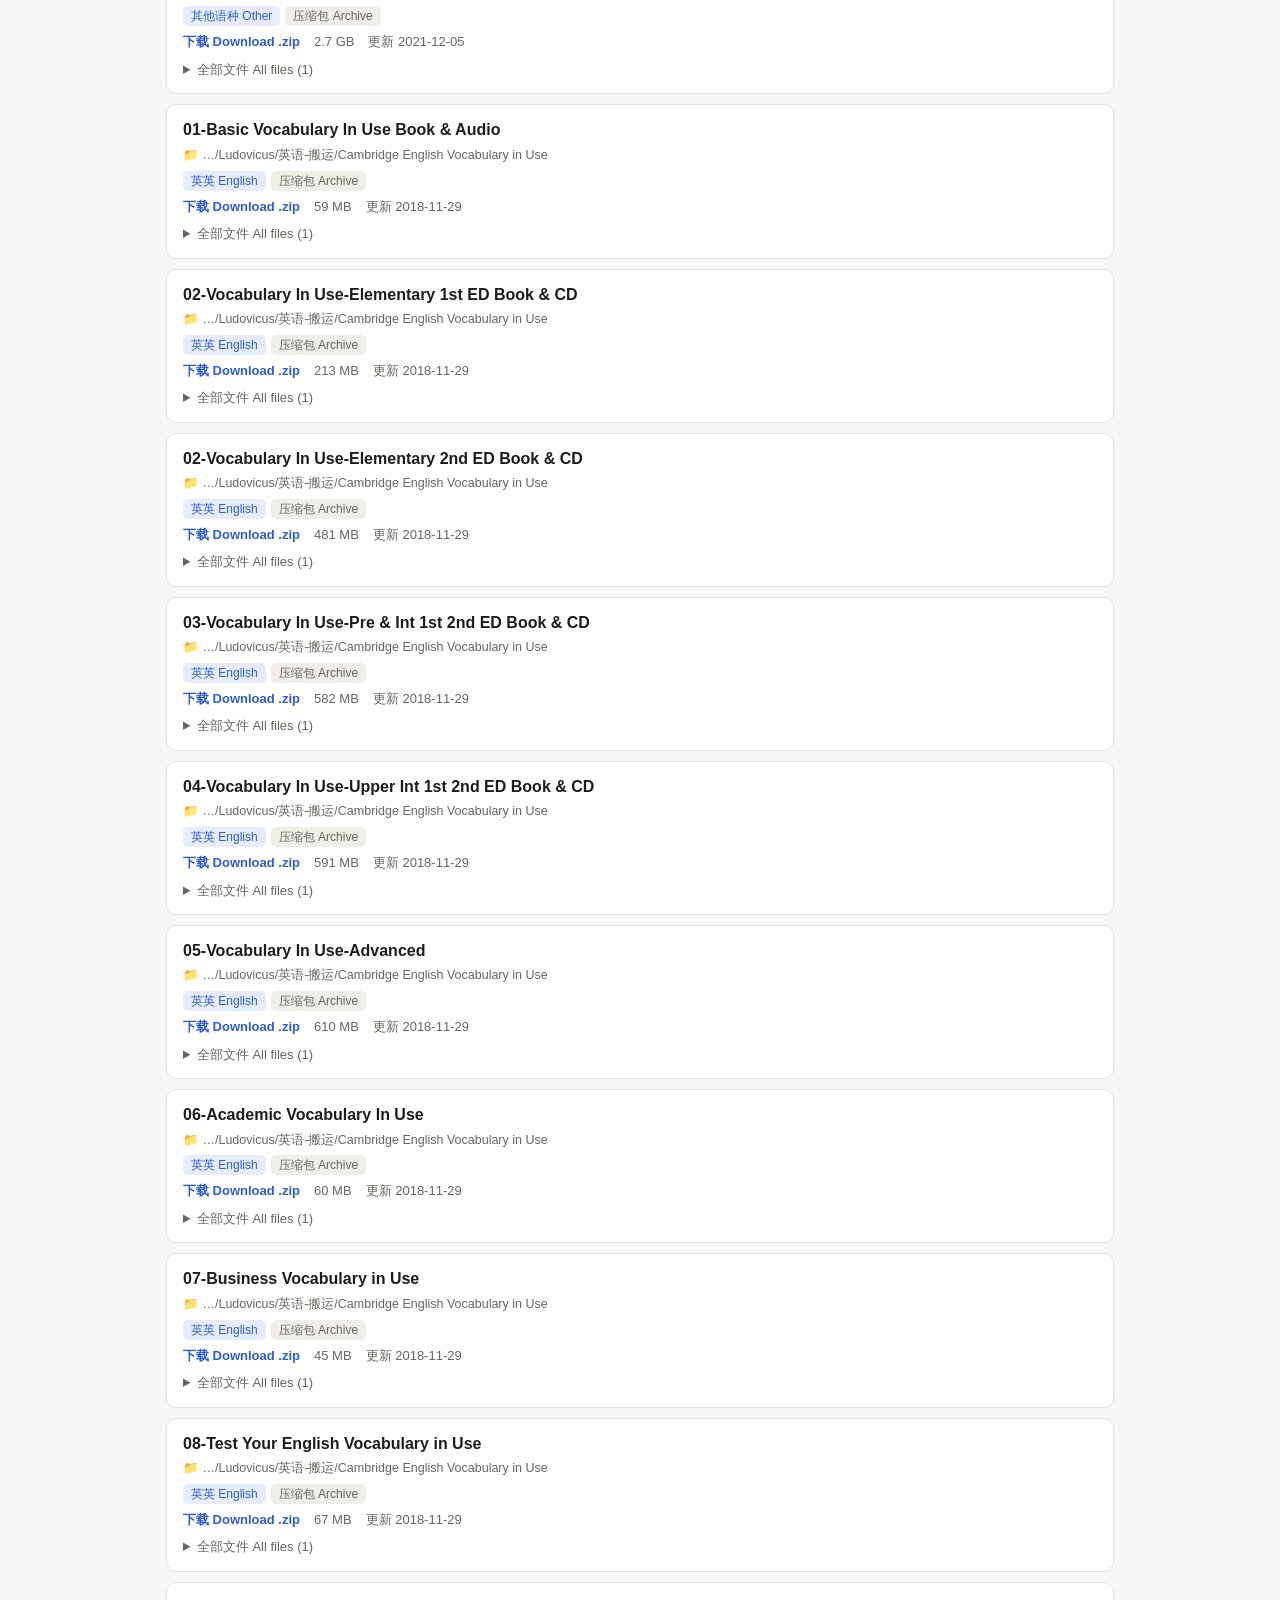
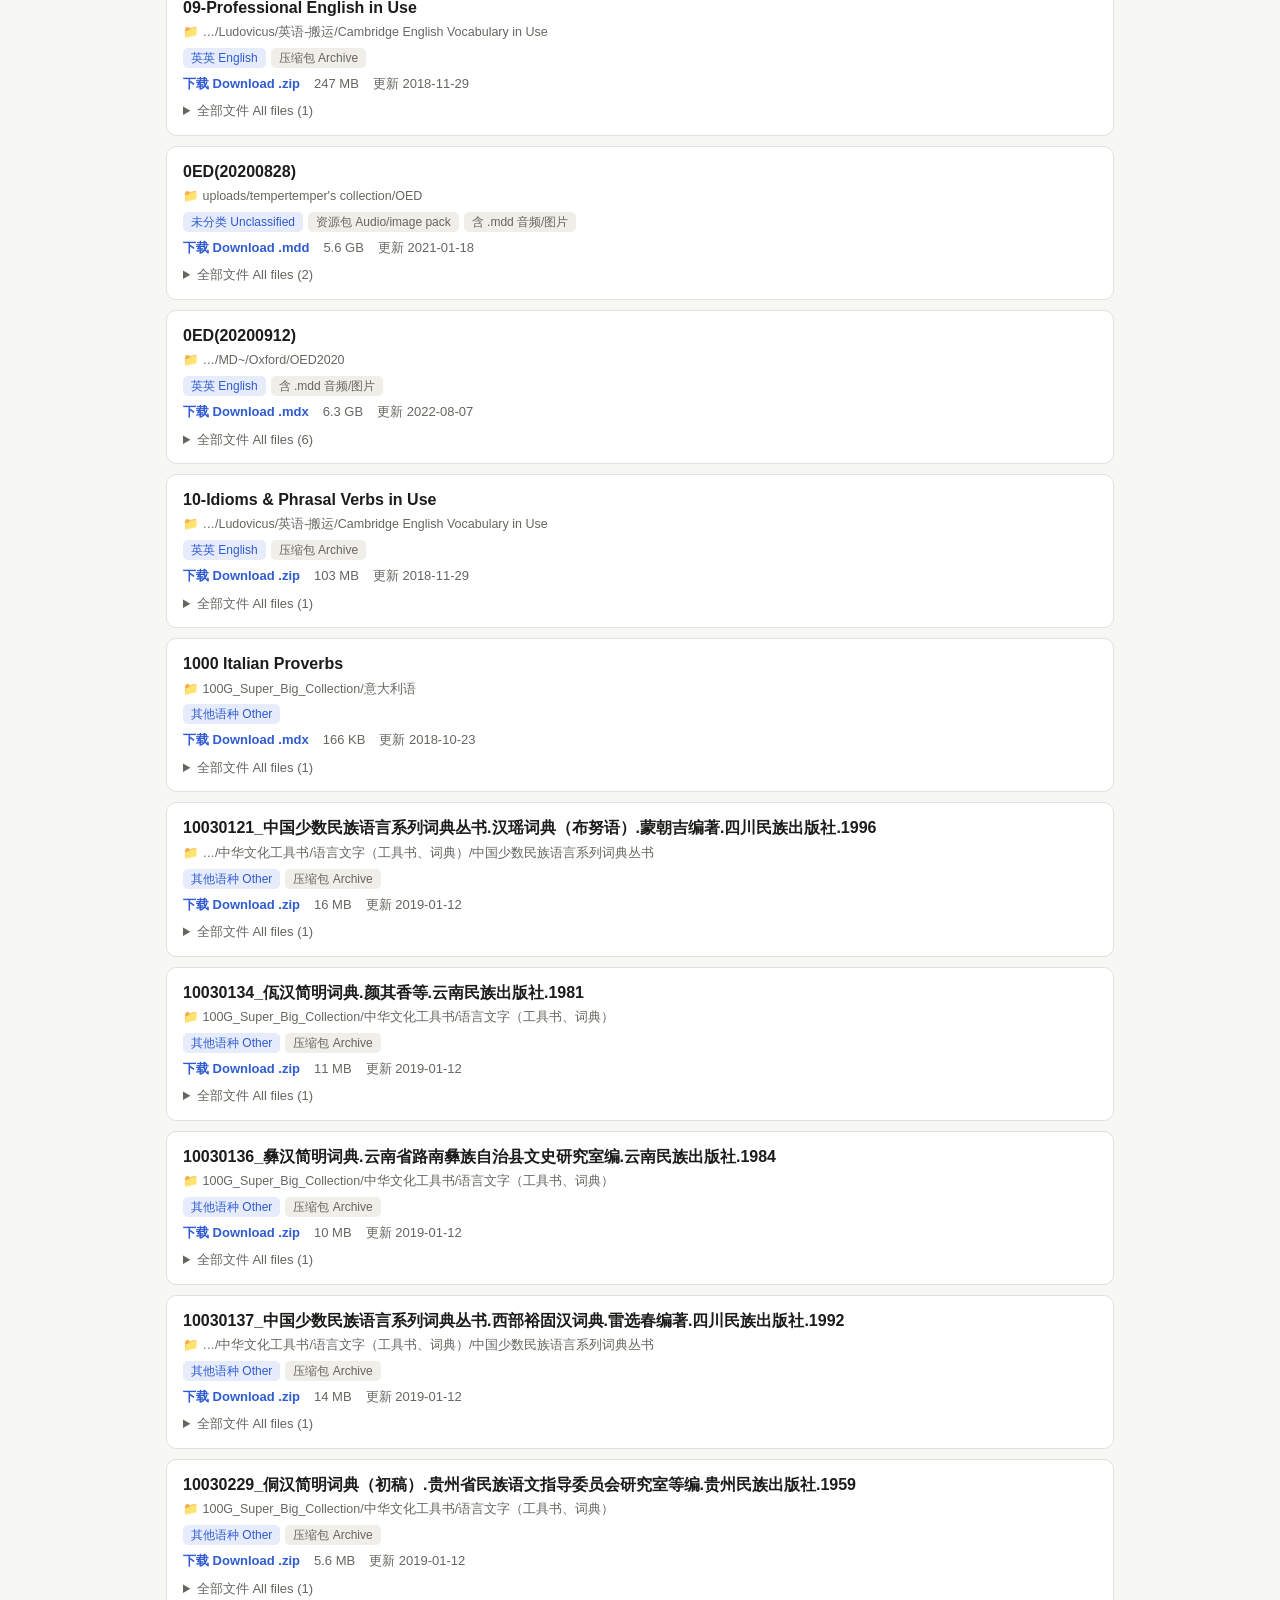
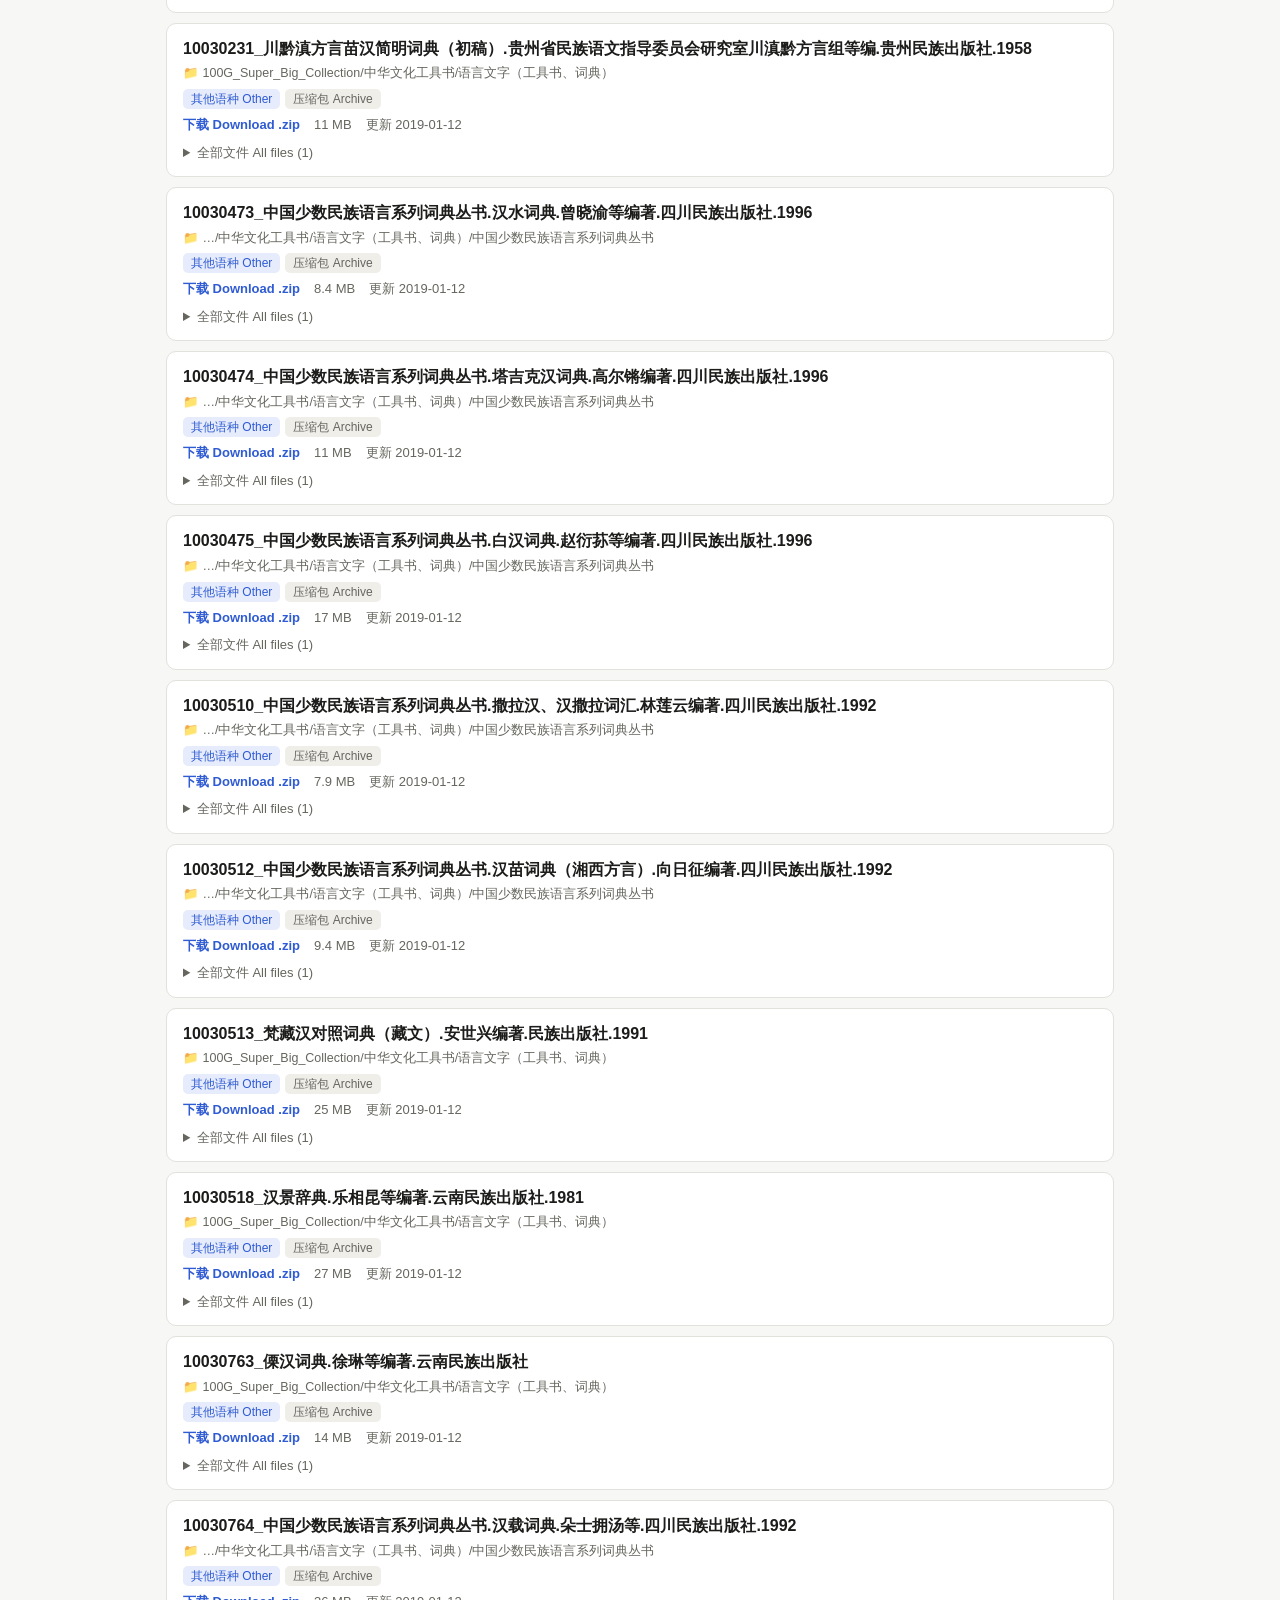
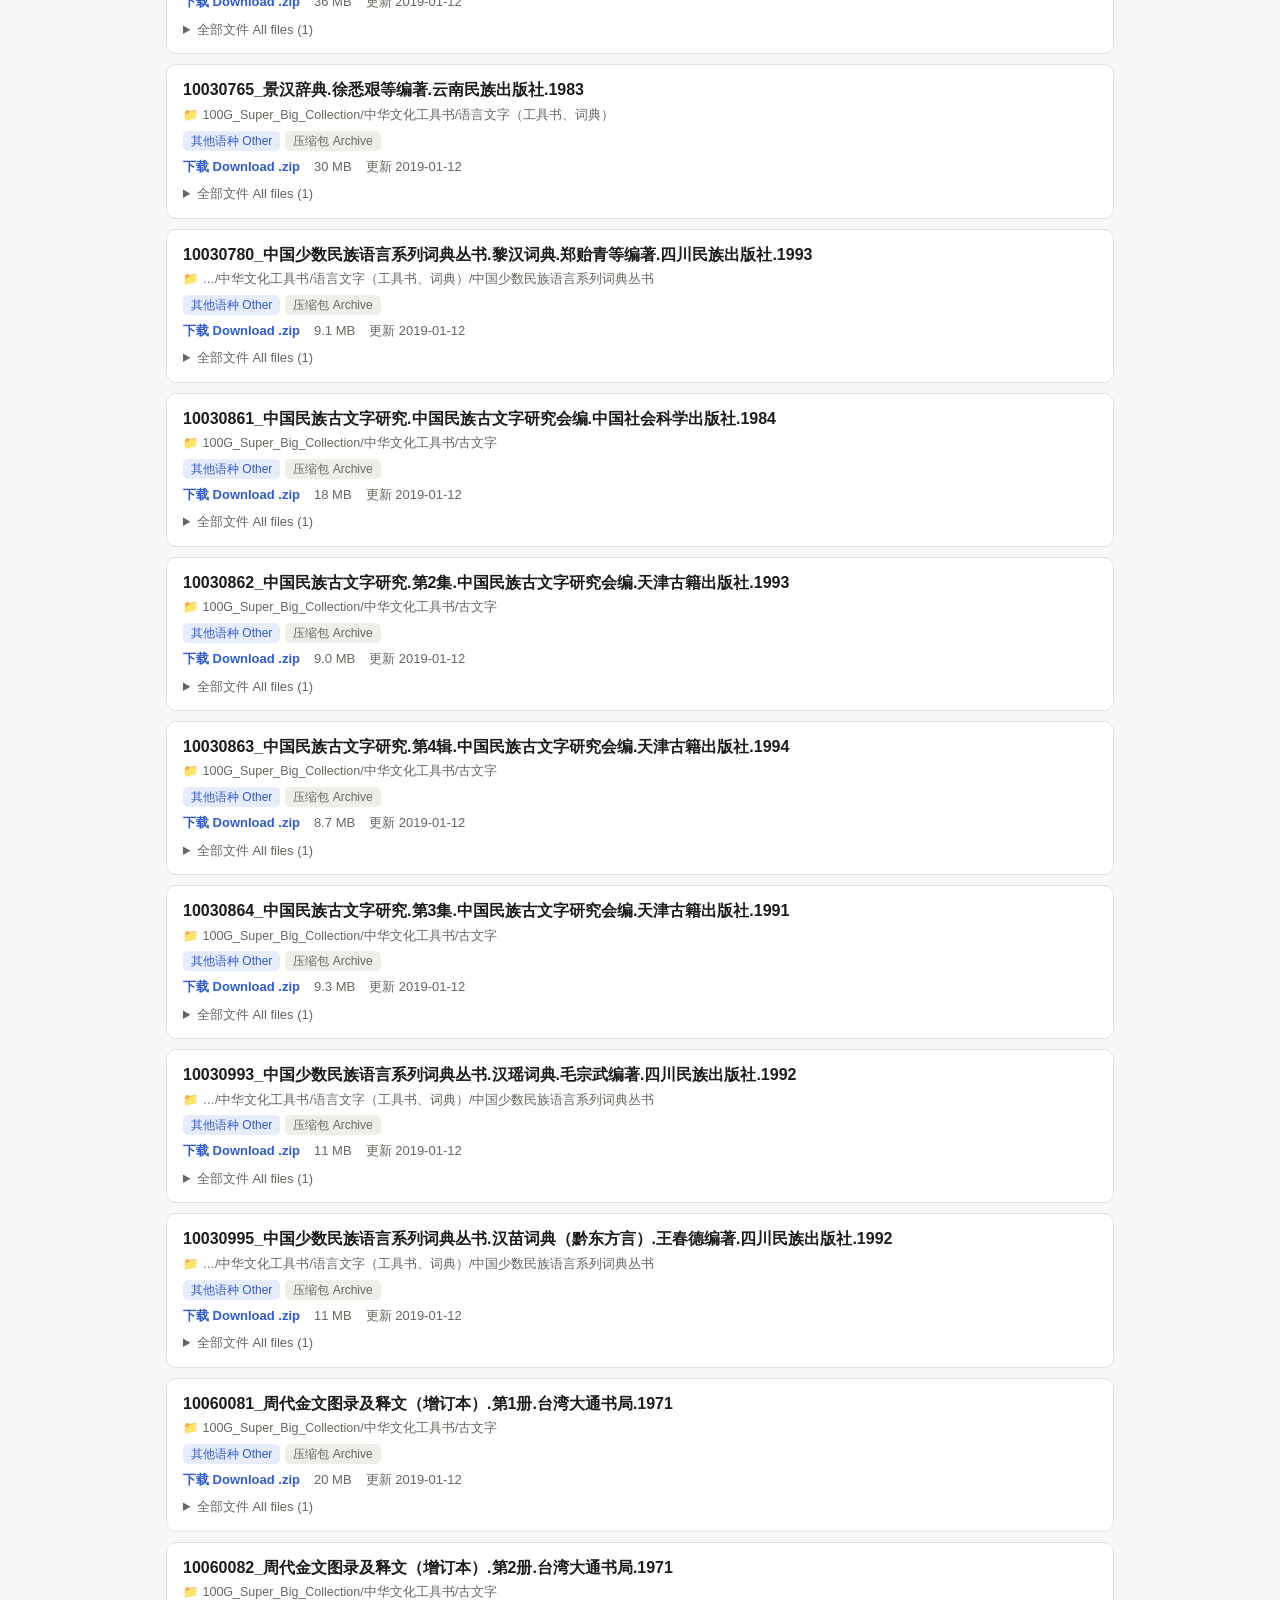
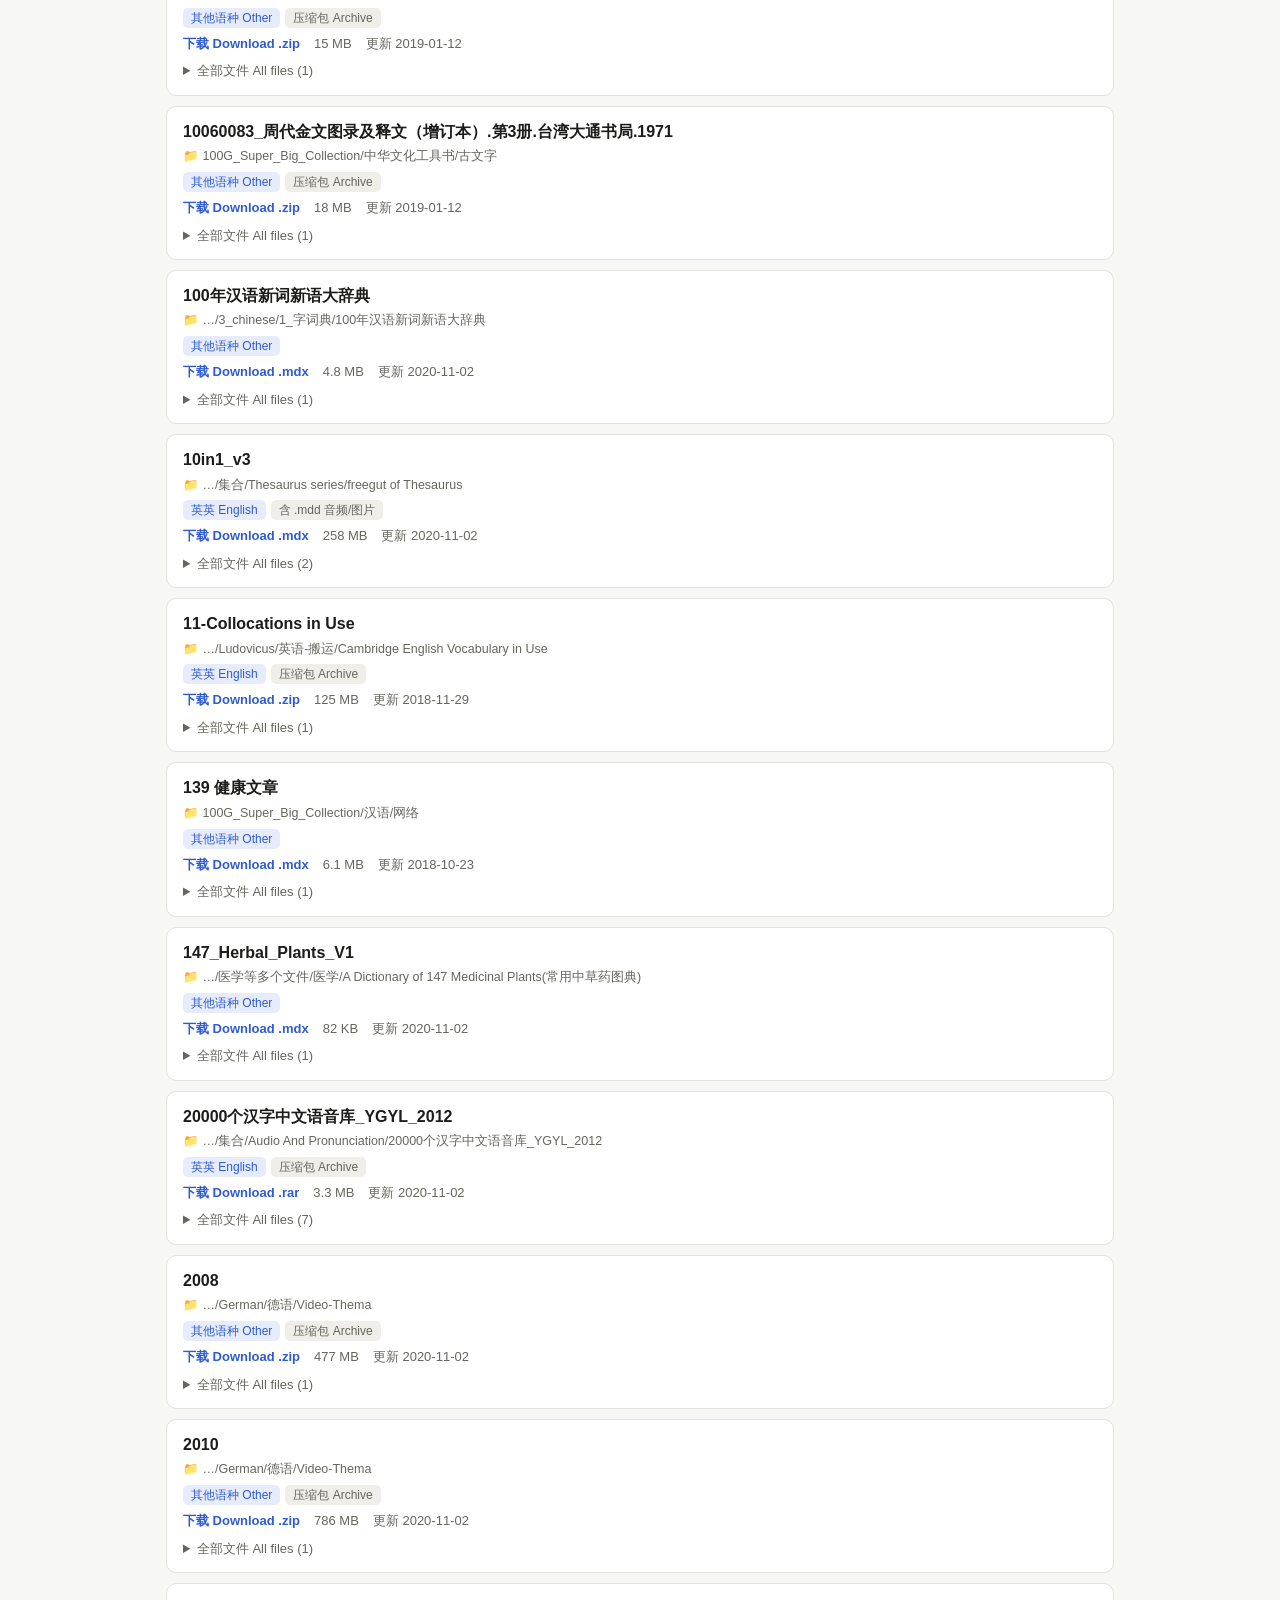
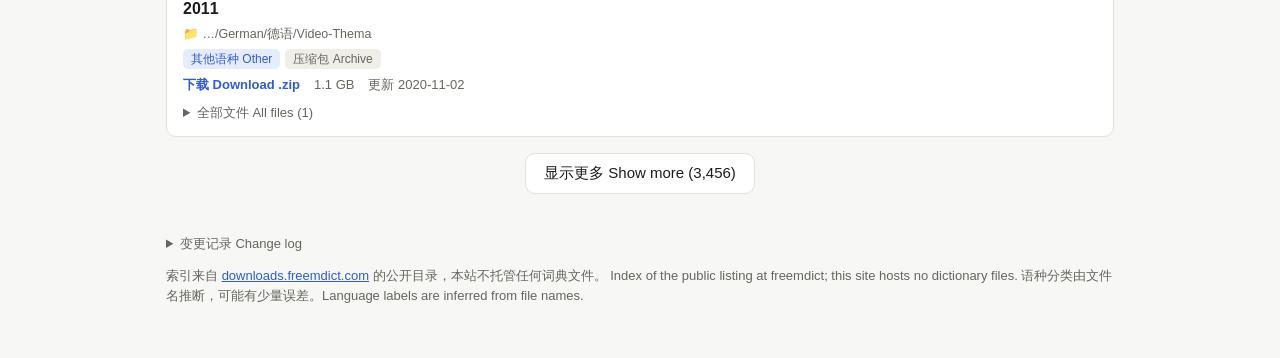
==== commit 597135c1: "Show recommendations as tabs Five stacked tables pushed the index far down the landing page. The sta" ====
--- a/site/index.html
+++ b/site/index.html
@@ -54,7 +54,7 @@
     <section id="rec" class="rec" hidden aria-labelledby="rec-title">
       <h2 id="rec-title" class="section-title">推荐词典 <span class="sub">Recommended</span></h2>
       <p id="rec-meta" class="rec-meta"></p>
-      <div id="rec-cards" class="rec-grid"></div>
+      <div id="rec-cards"></div>
     </section>
     <h2 id="all-title" class="section-title" hidden>全部条目 <span class="sub">All entries</span></h2>
     <p id="count" class="count" aria-live="polite"></p>
--- a/site/style.css
+++ b/site/style.css
@@ -87,9 +87,23 @@
 .section-title { font-size: 20px; margin: 22px 0 2px; }
 .section-title .sub, .rec-card h3 .sub { color: var(--muted); font-weight: 500; font-size: 14px; margin-left: 8px; }
 .rec-meta { color: var(--muted); font-size: 13px; margin: 0 0 12px; }
-.rec-grid { display: grid; gap: 14px; }
+.rec-tabs { display: flex; gap: 2px; overflow-x: auto; scrollbar-width: none; position: relative; z-index: 1; }
+.rec-tab {
+  flex: none; font: inherit; font-size: 14px; color: var(--muted); cursor: pointer;
+  background: none; border: 1px solid transparent; border-bottom: 0; border-radius: 8px 8px 0 0; padding: 8px 14px;
+}
+.rec-tab:hover { color: var(--text); }
+.rec-tab .en { font-size: 12px; margin-left: 5px; }
+.rec-tab .n { font-size: 11px; margin-left: 6px; padding: 0 6px; border-radius: 999px; background: var(--chip); font-variant-numeric: tabular-nums; }
+.rec-tab[aria-selected="true"] {
+  color: var(--text); font-weight: 600; background: var(--panel); border-color: var(--line);
+  box-shadow: 0 1px 0 var(--panel); /* covers the panel's top border under the active tab */
+}
+.rec-tab[aria-selected="true"] .en { font-weight: 500; }
+.rec-tab:focus-visible, .rec-card[role="tabpanel"]:focus-visible { outline: 2px solid var(--accent); outline-offset: 2px; }
 .rec-card { background: var(--panel); border: 1px solid var(--line); border-radius: var(--radius); padding: 14px 16px; }
-.rec-card.starter { border-color: var(--accent); background: linear-gradient(var(--accent-soft), var(--panel) 90px); }
+.rec-card[role="tabpanel"] { border-top-left-radius: 0; }
+.rec-card.starter { background: linear-gradient(var(--accent-soft), var(--panel) 90px); }
 .rec-card h3 { margin: 0 0 8px; font-size: 16px; }
 .rec-table { width: 100%; border-collapse: collapse; font-size: 13.5px; }
 .rec-table th { text-align: left; font-weight: 600; font-size: 12px; color: var(--muted); padding: 6px 8px; border-bottom: 1px solid var(--line); }
@@ -147,6 +161,8 @@
 }
 
 @media (max-width: 600px) {
+  .rec-tab { padding: 7px 10px; }
+  .rec-tab .en { display: none; }
   h1 { font-size: 21px; }
   h1 .sub { display: block; margin: 0; font-size: 14px; }
   .hint { display: none; }
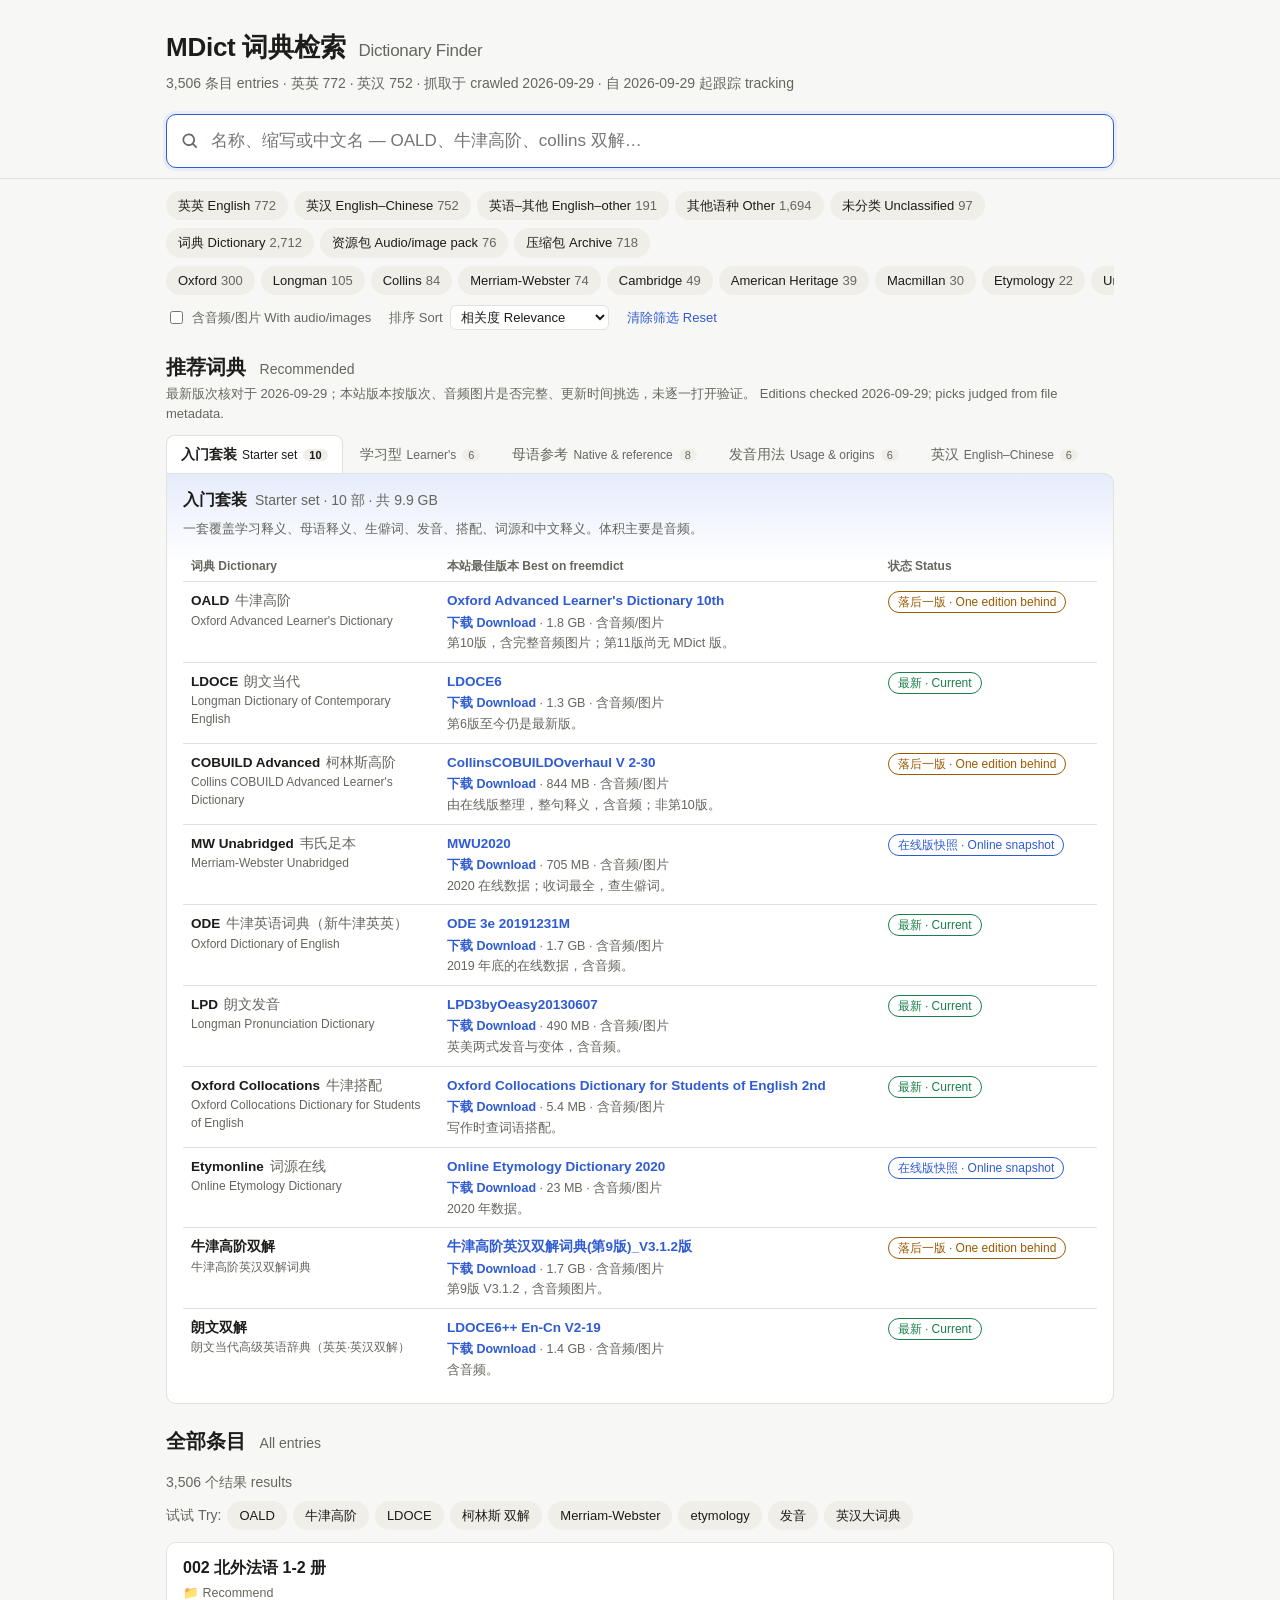
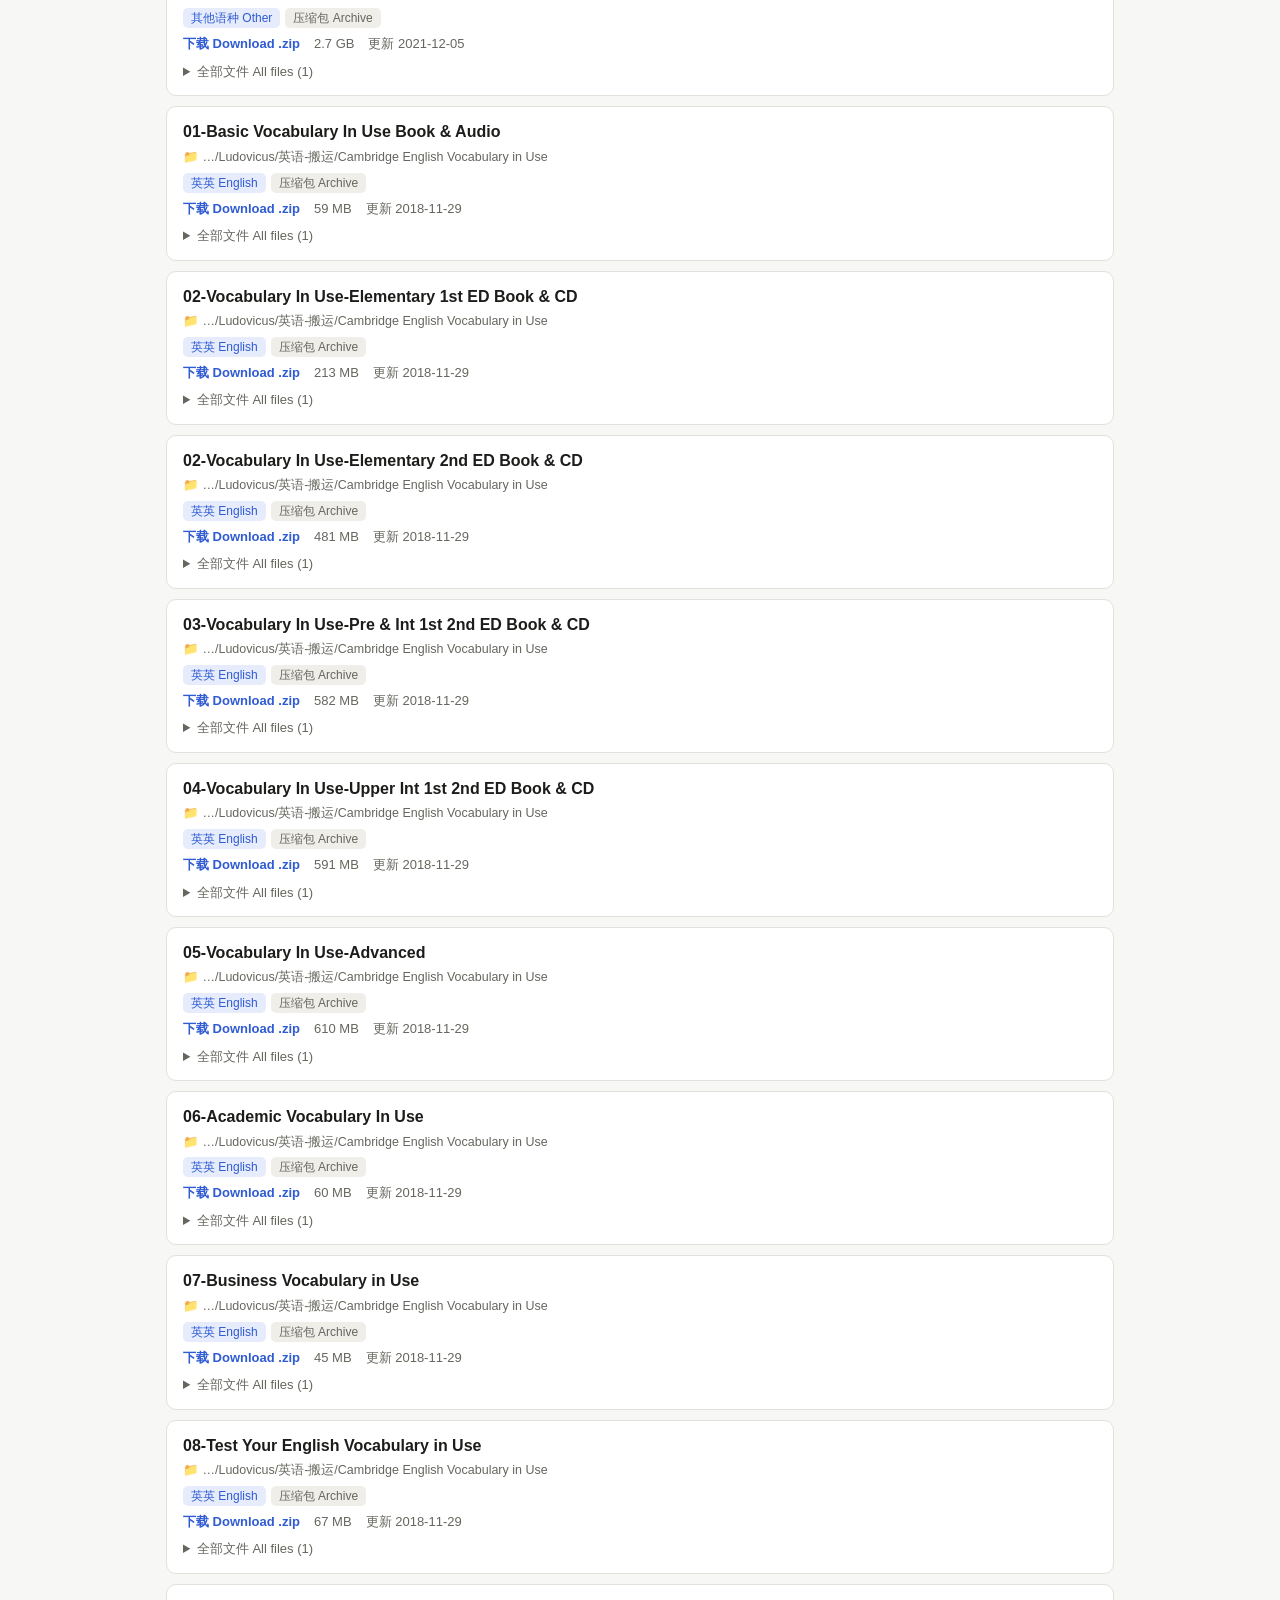
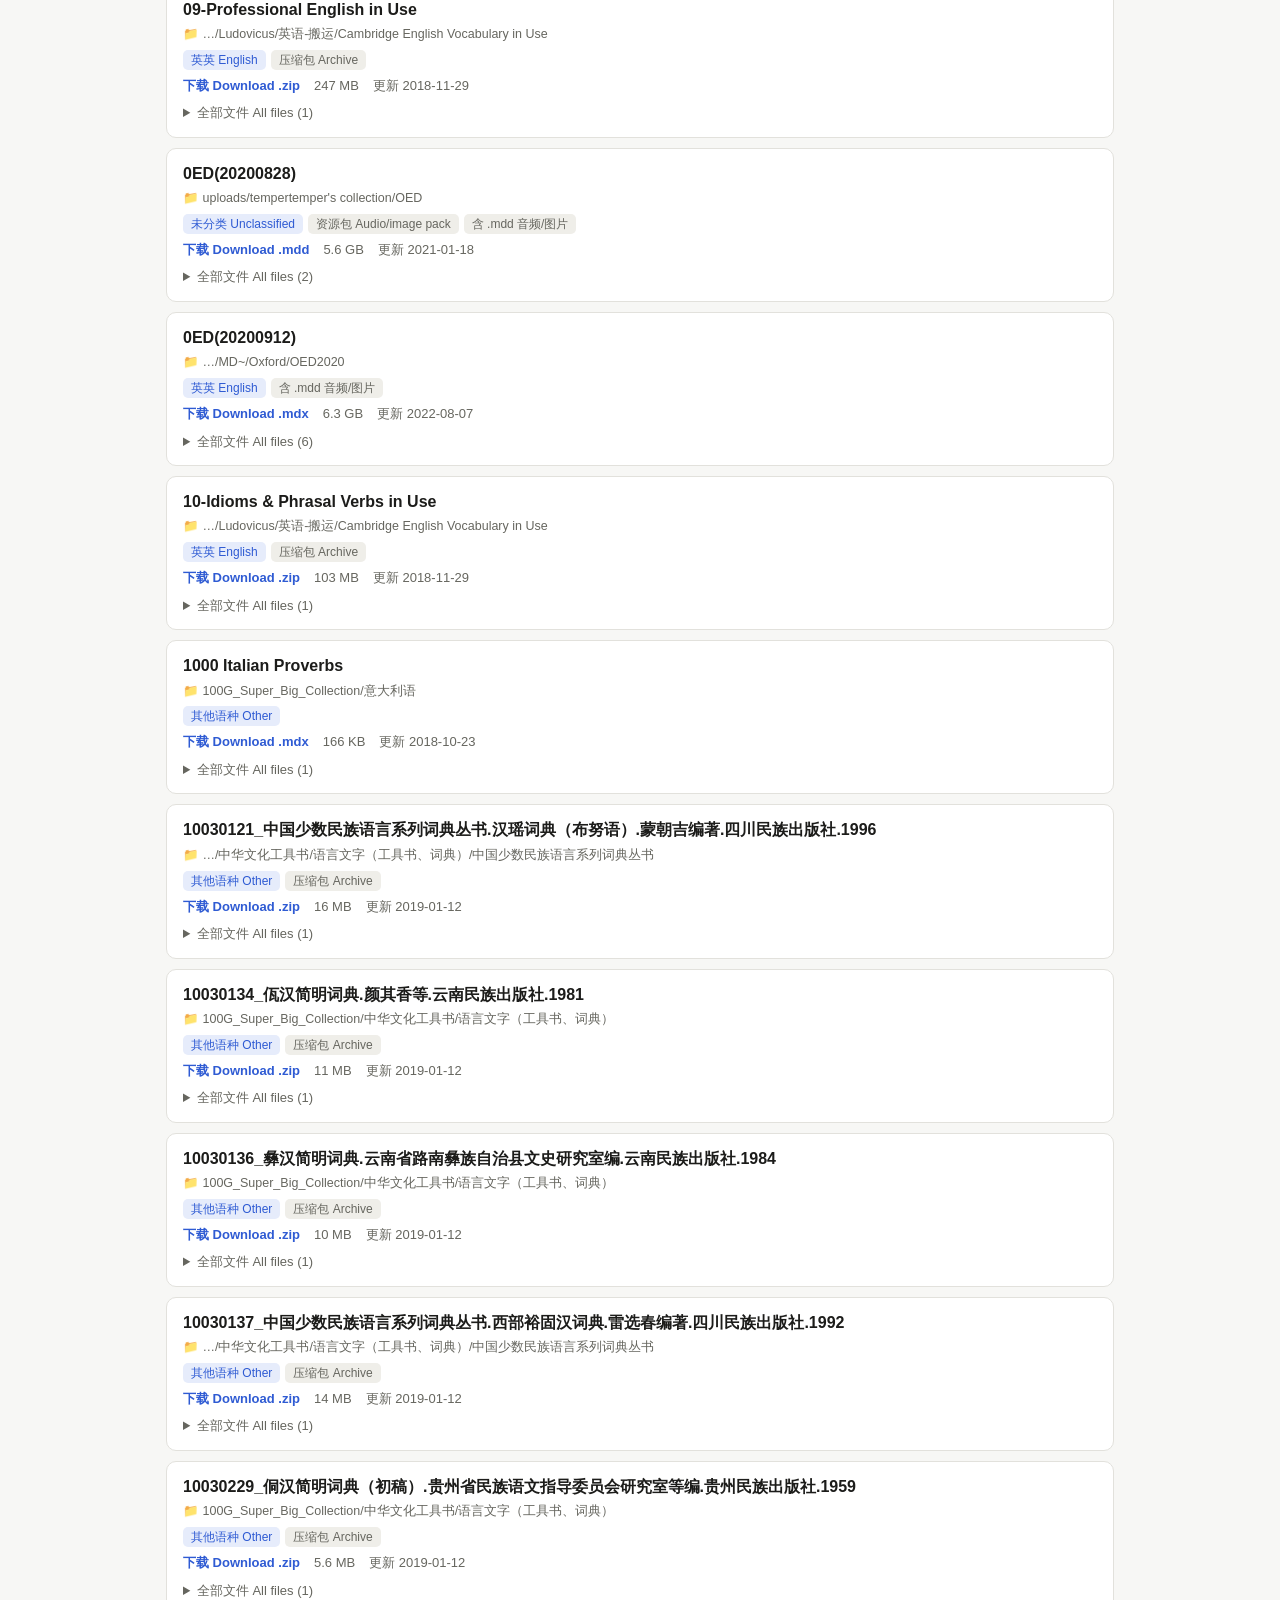
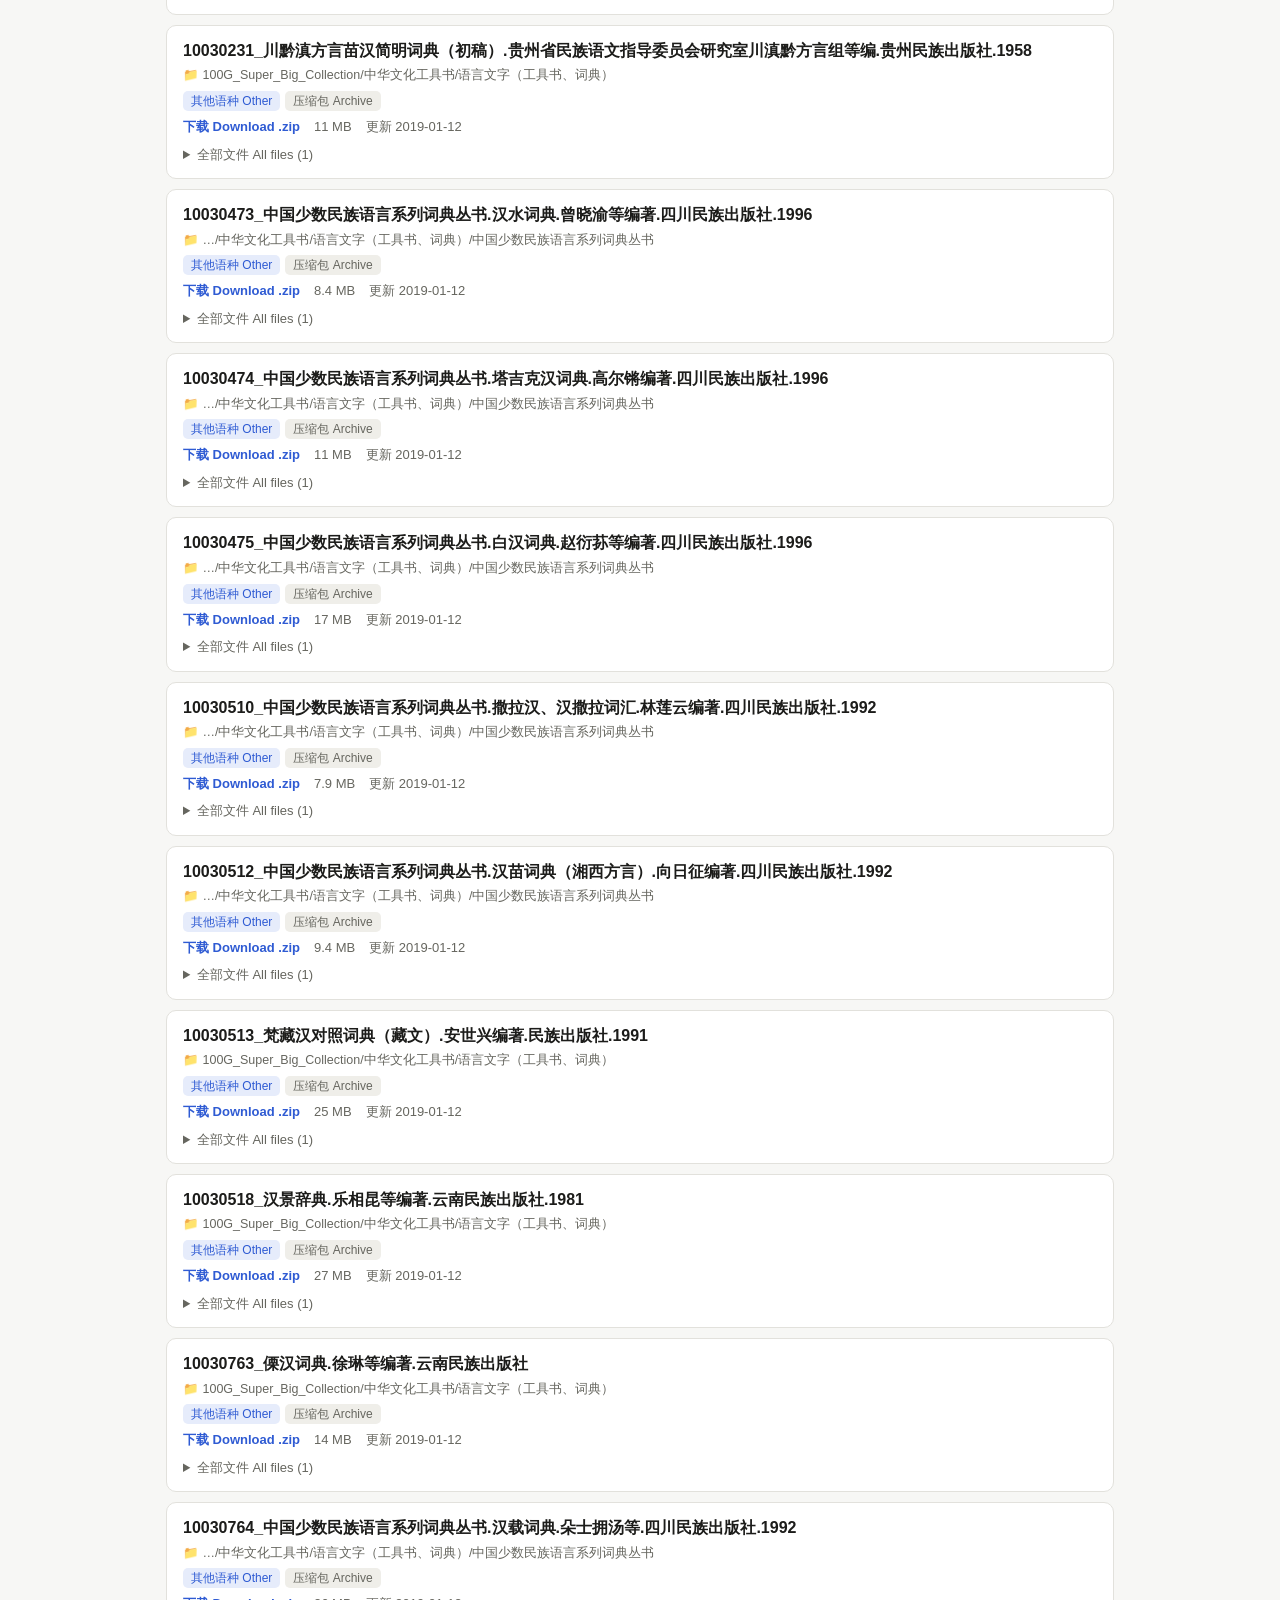
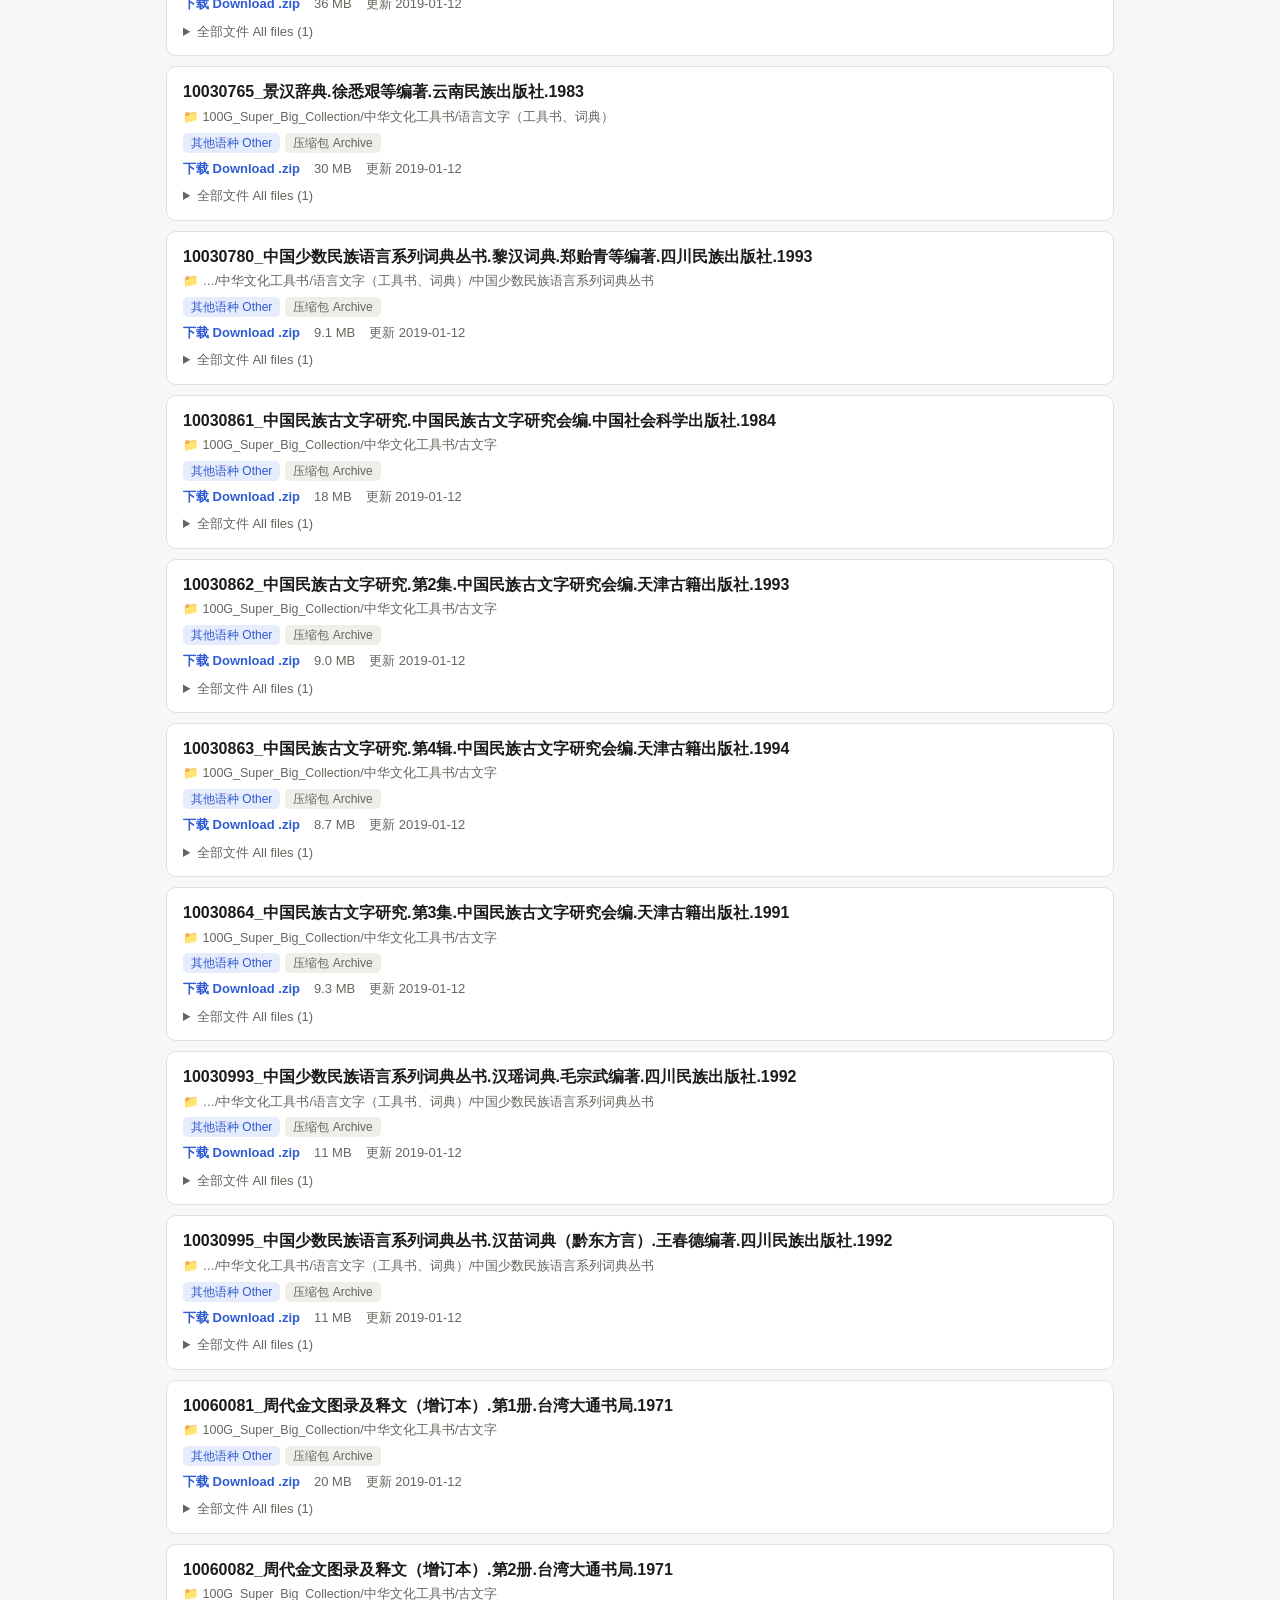
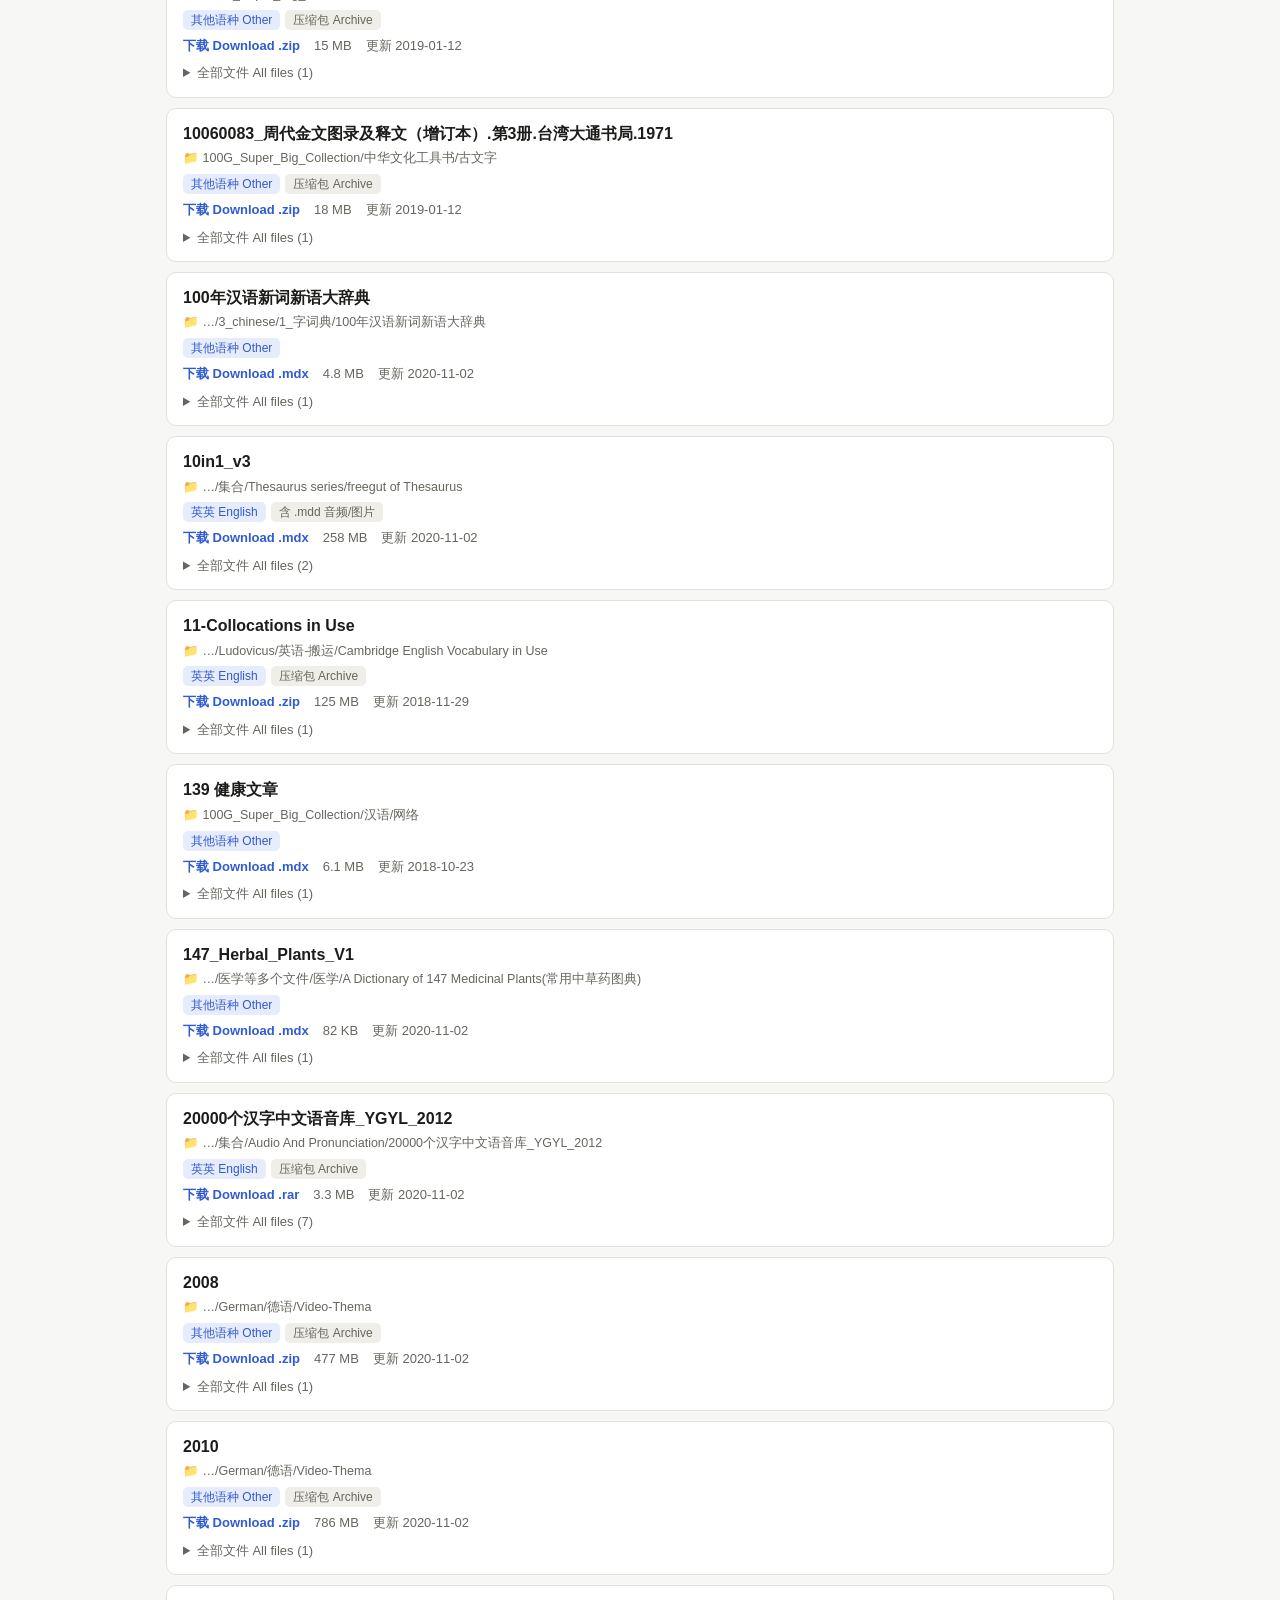
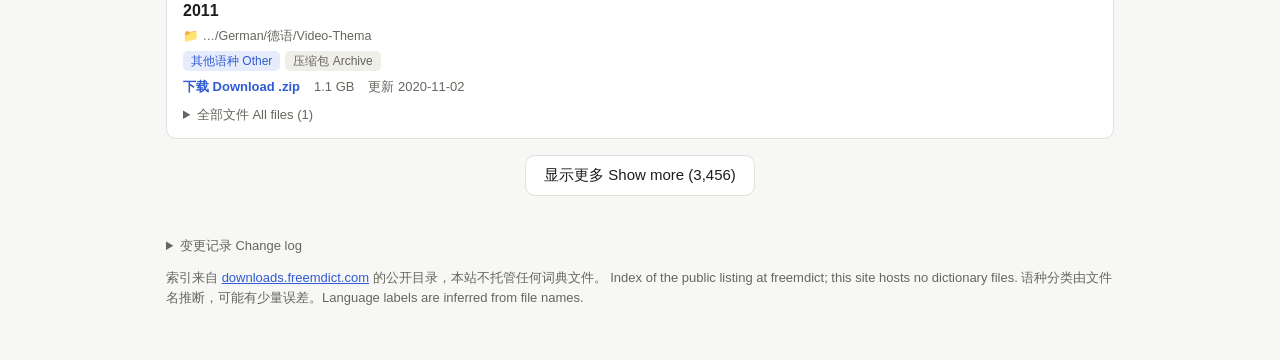
==== commit 16c98bb2: "Show matching recommendations in search results Recommendations disappeared as soon as you searched," ====
--- a/site/index.html
+++ b/site/index.html
@@ -57,7 +57,11 @@
       <div id="rec-cards"></div>
     </section>
     <h2 id="all-title" class="section-title" hidden>全部条目 <span class="sub">All entries</span></h2>
-    <p id="count" class="count" aria-live="polite"></p>
+    <section id="rec-hits" class="rec-hits" hidden aria-label="推荐版本 Recommended picks"></section>
+    <div class="count-row">
+      <p id="count" class="count" aria-live="polite"></p>
+      <button type="button" id="to-rec" class="link" hidden>★ 推荐词典 Recommended</button>
+    </div>
     <div id="suggest" class="suggest" hidden>
       试试 Try:
     </div>
--- a/site/style.css
+++ b/site/style.css
@@ -83,6 +83,12 @@
 .link { font: inherit; background: none; border: 0; color: var(--accent); cursor: pointer; padding: 0; }
 
 .count { color: var(--muted); font-size: 14px; margin: 14px 0 8px; }
+.count-row { display: flex; flex-wrap: wrap; align-items: baseline; justify-content: space-between; gap: 0 16px; }
+.count-row .link { font-size: 14px; }
+.rec, .rec-hits { scroll-margin-top: 90px; } /* clear the sticky search bar */
+.rec-hits { margin-top: 16px; }
+.rec-card.hits { border-color: var(--accent); }
+.badge.rec { color: var(--accent); background: var(--accent-soft); font-weight: 600; }
 
 .section-title { font-size: 20px; margin: 22px 0 2px; }
 .section-title .sub, .rec-card h3 .sub { color: var(--muted); font-weight: 500; font-size: 14px; margin-left: 8px; }
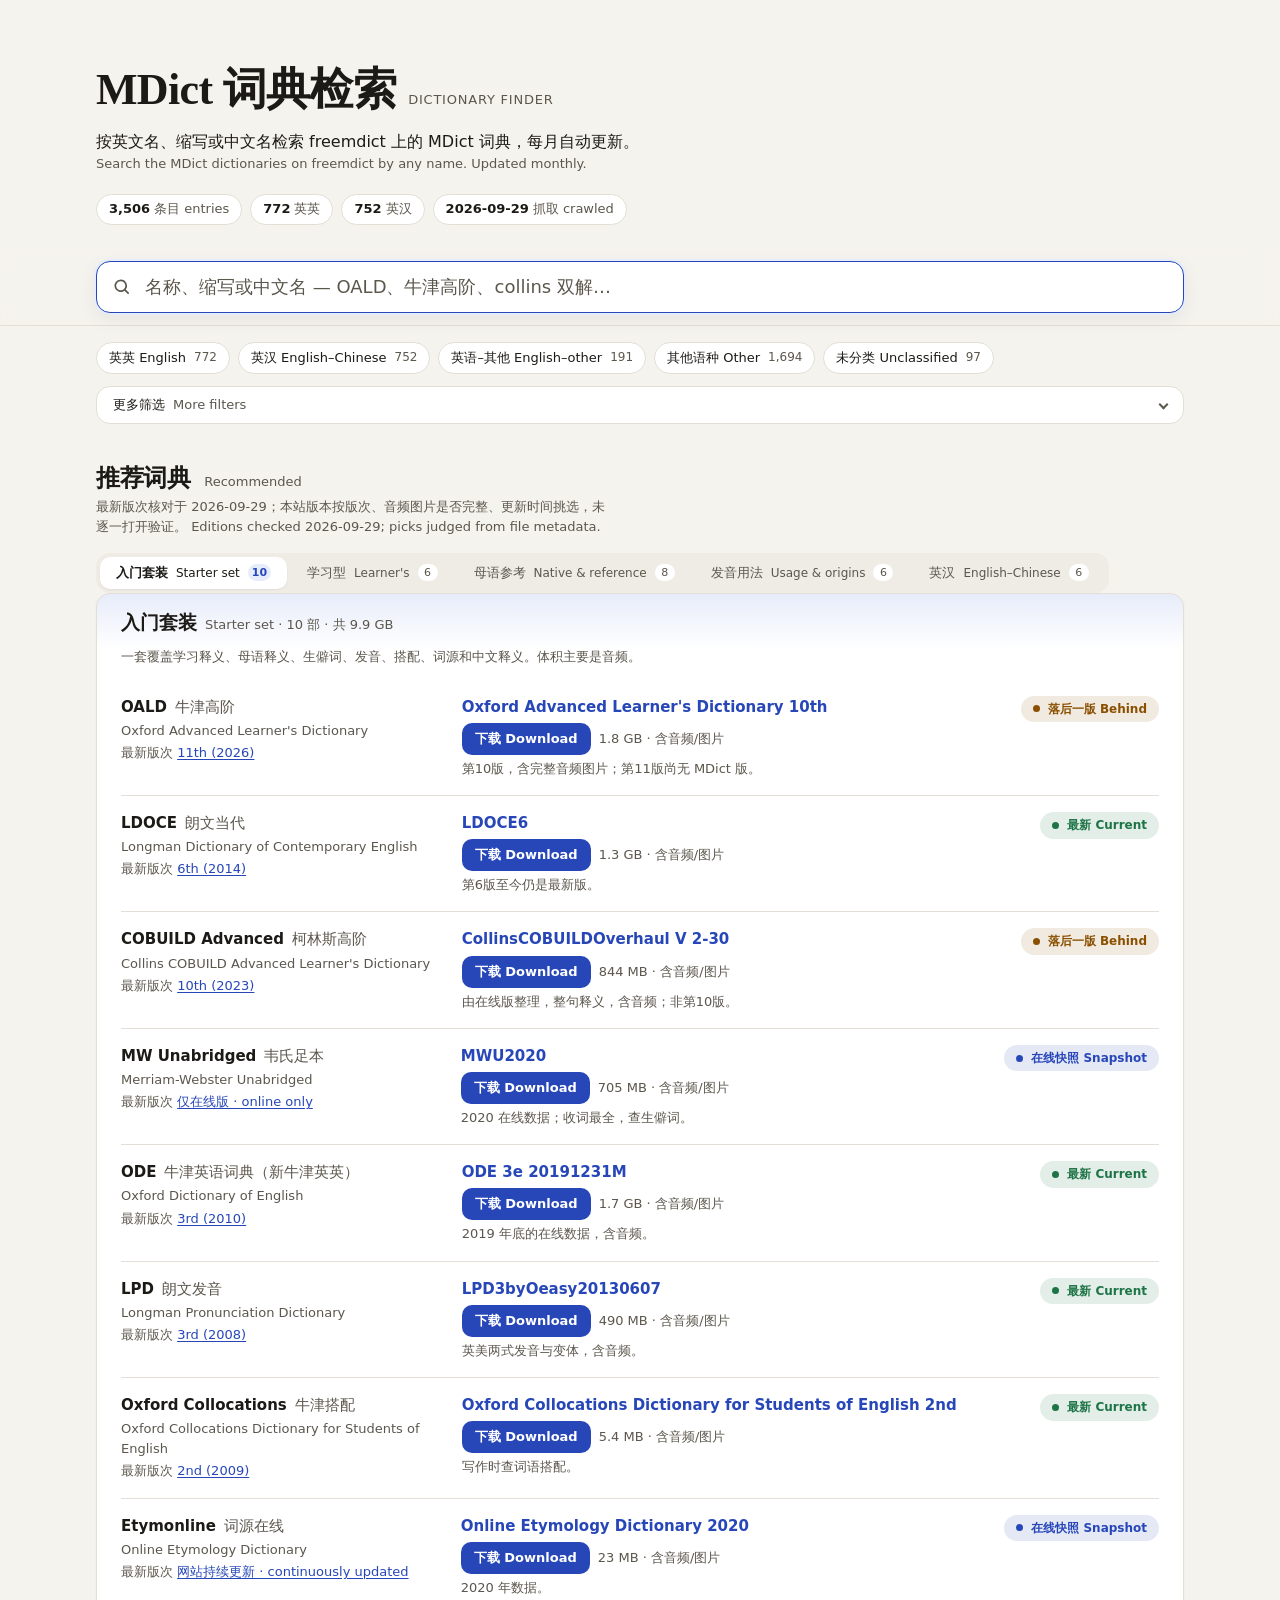
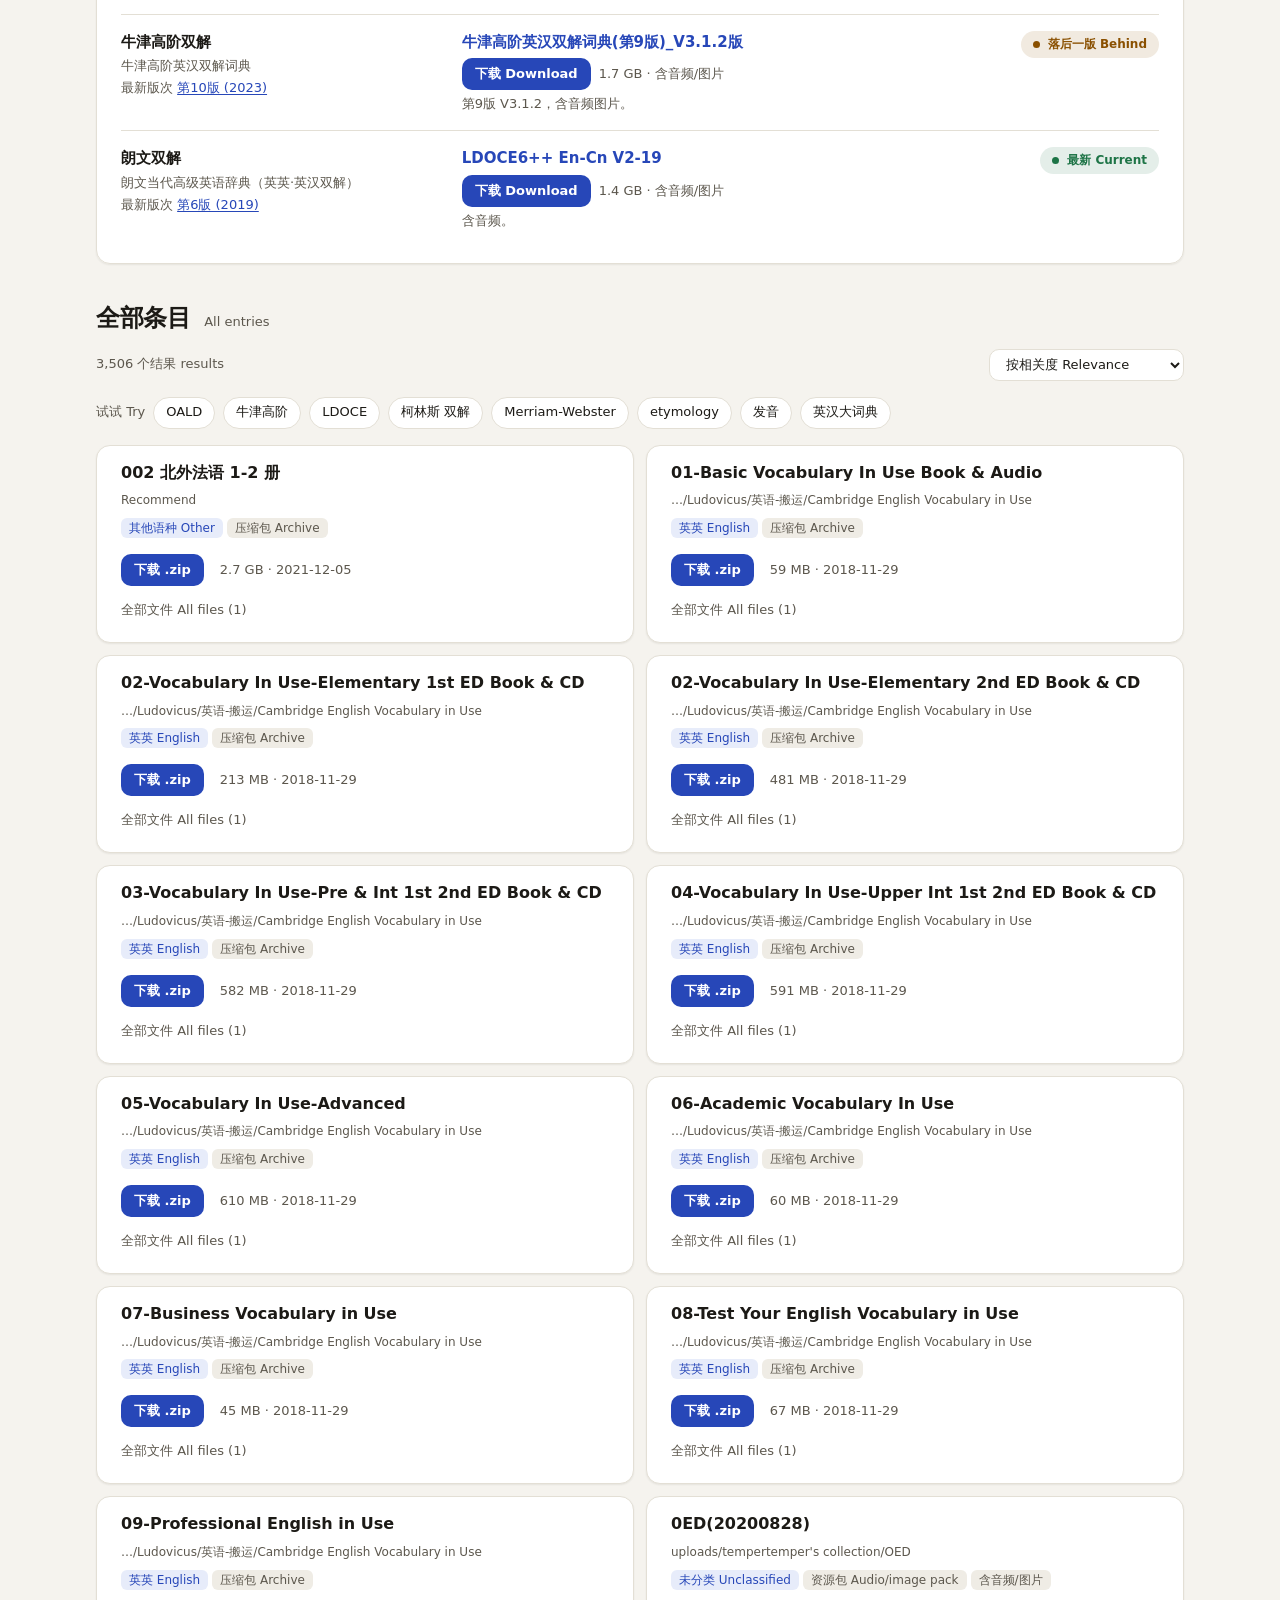
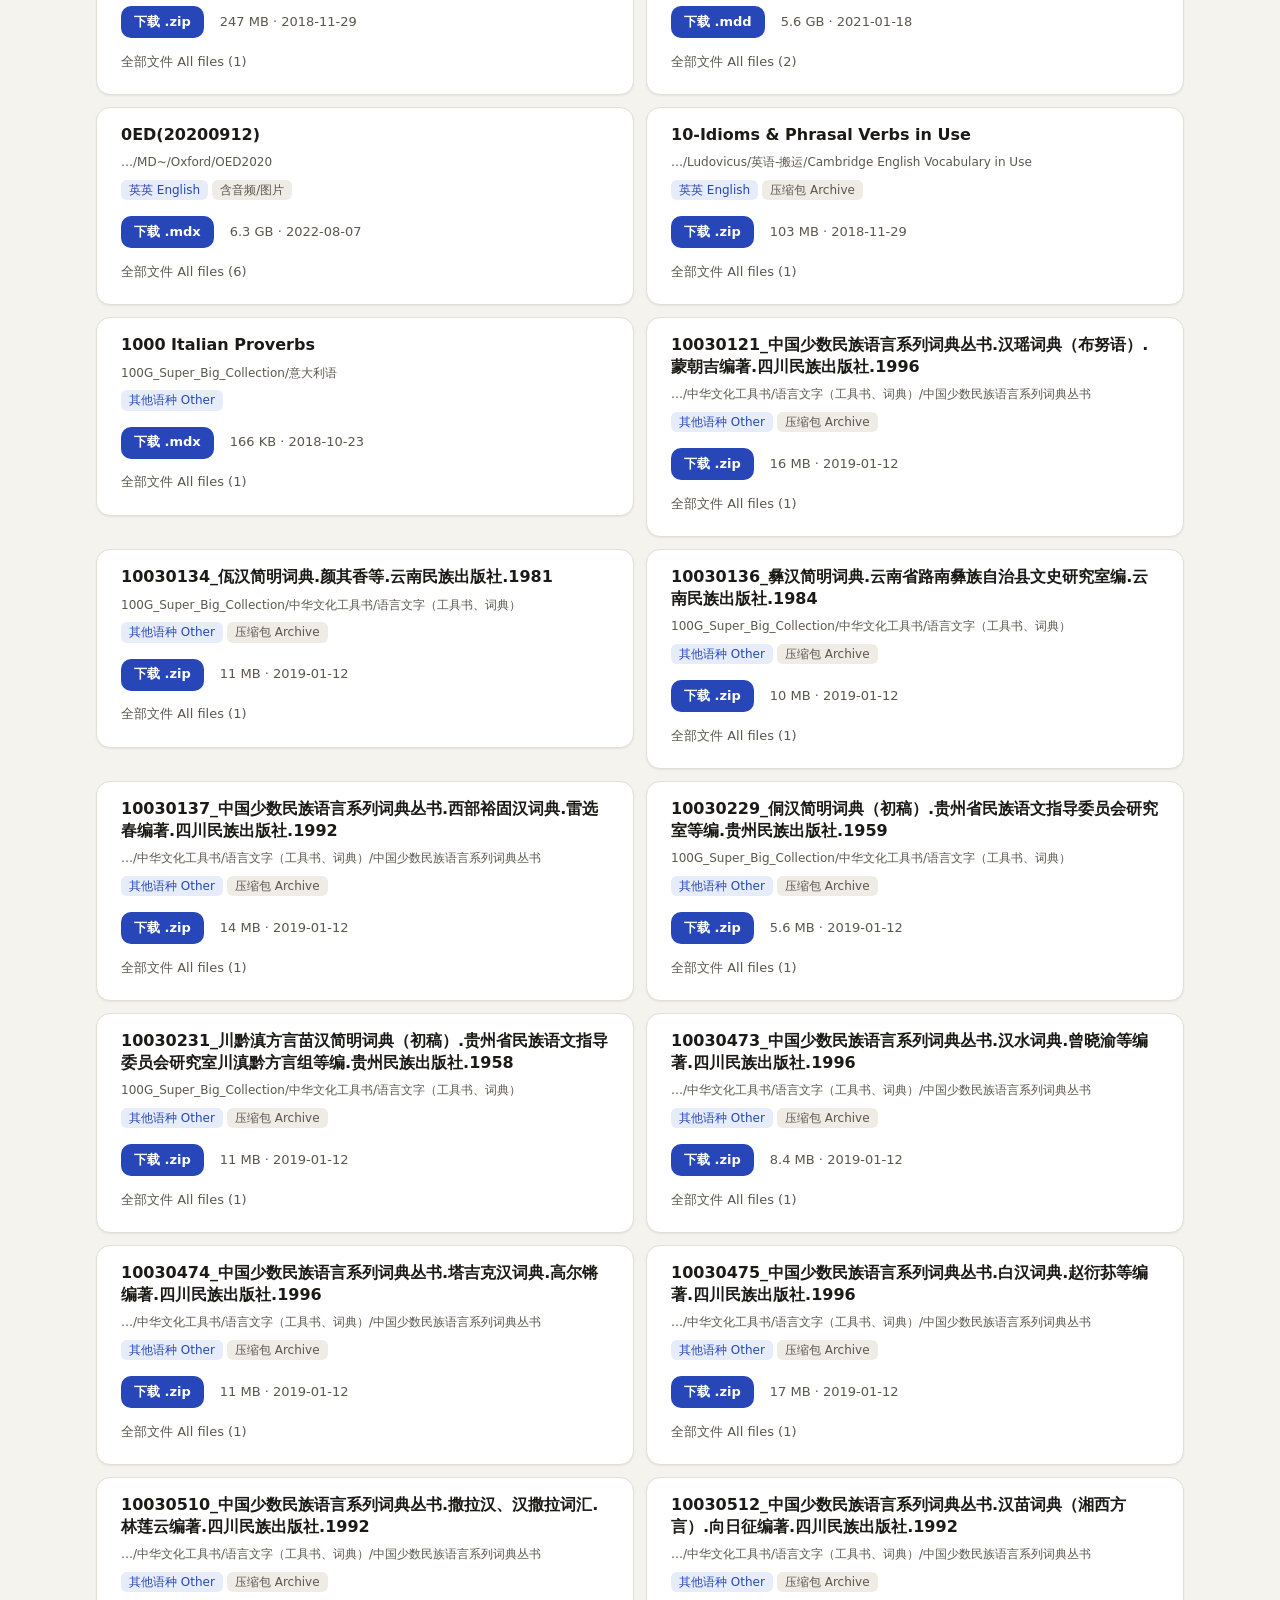
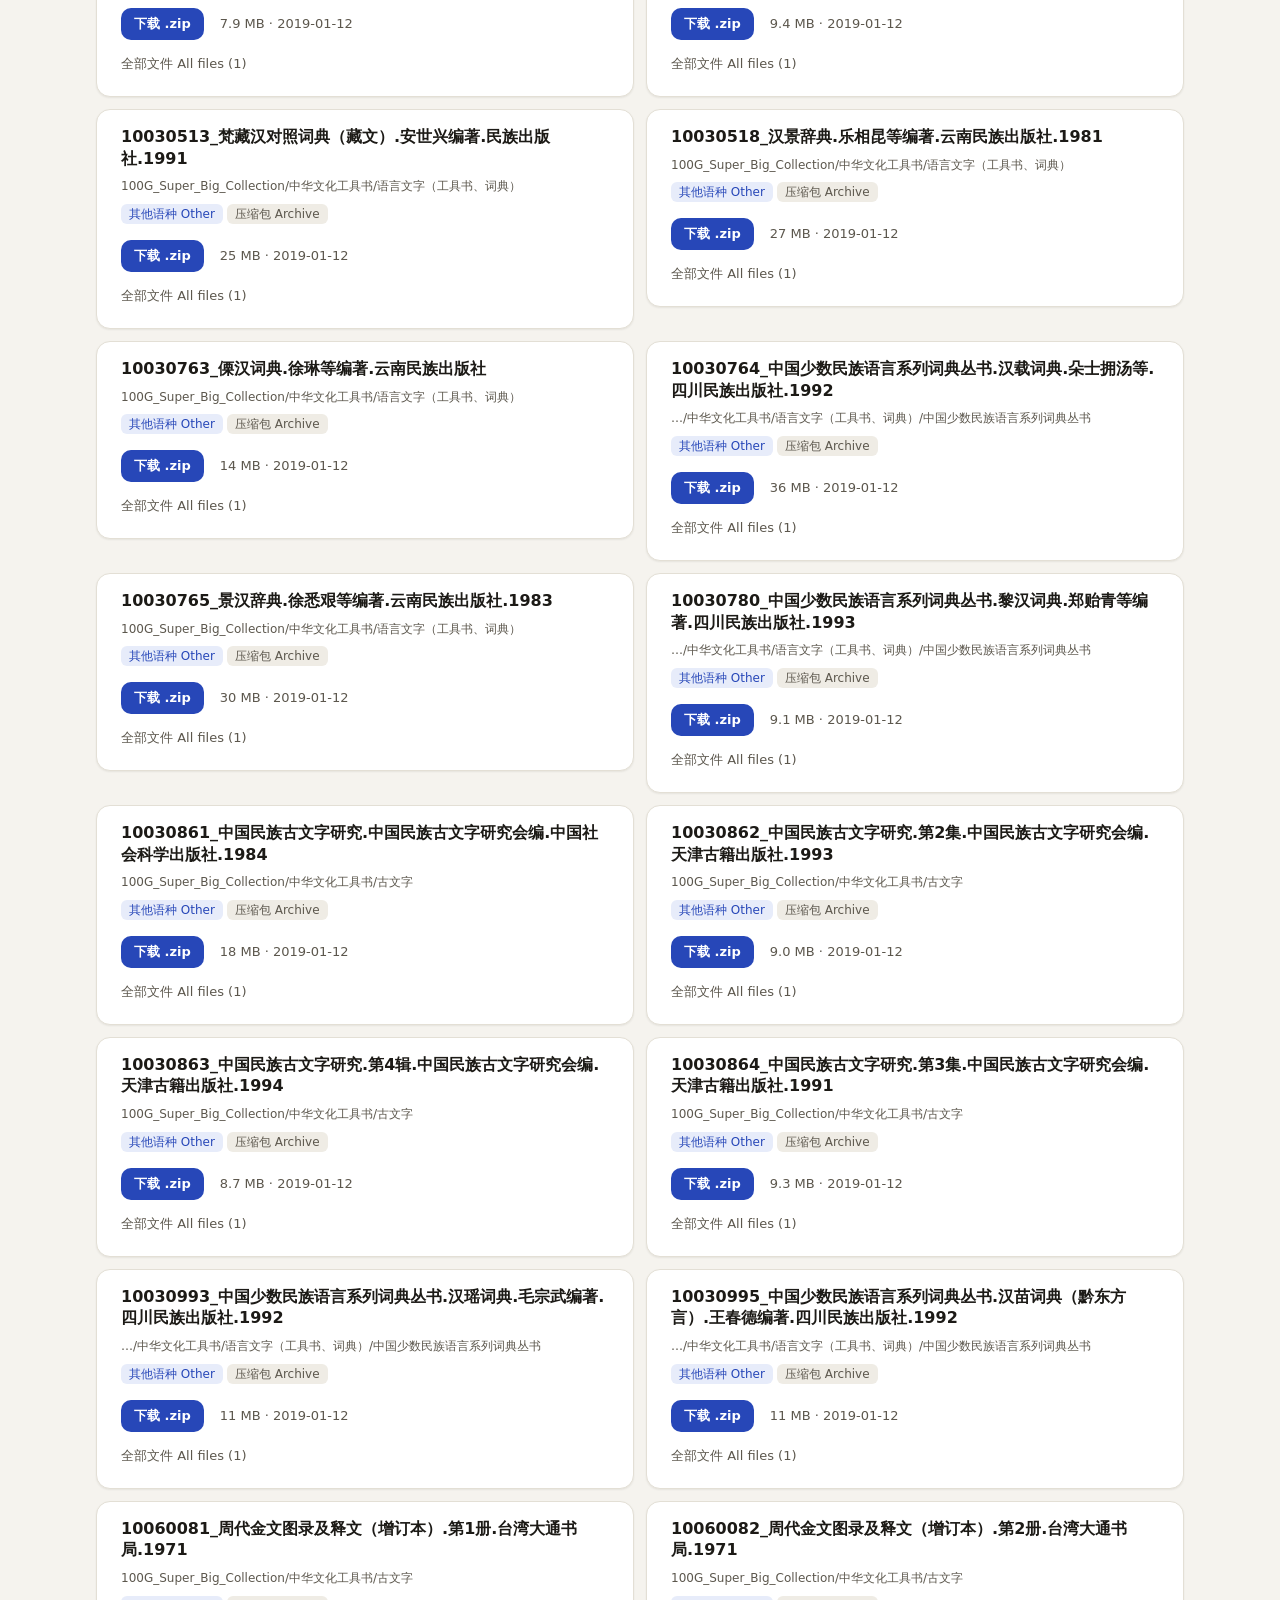
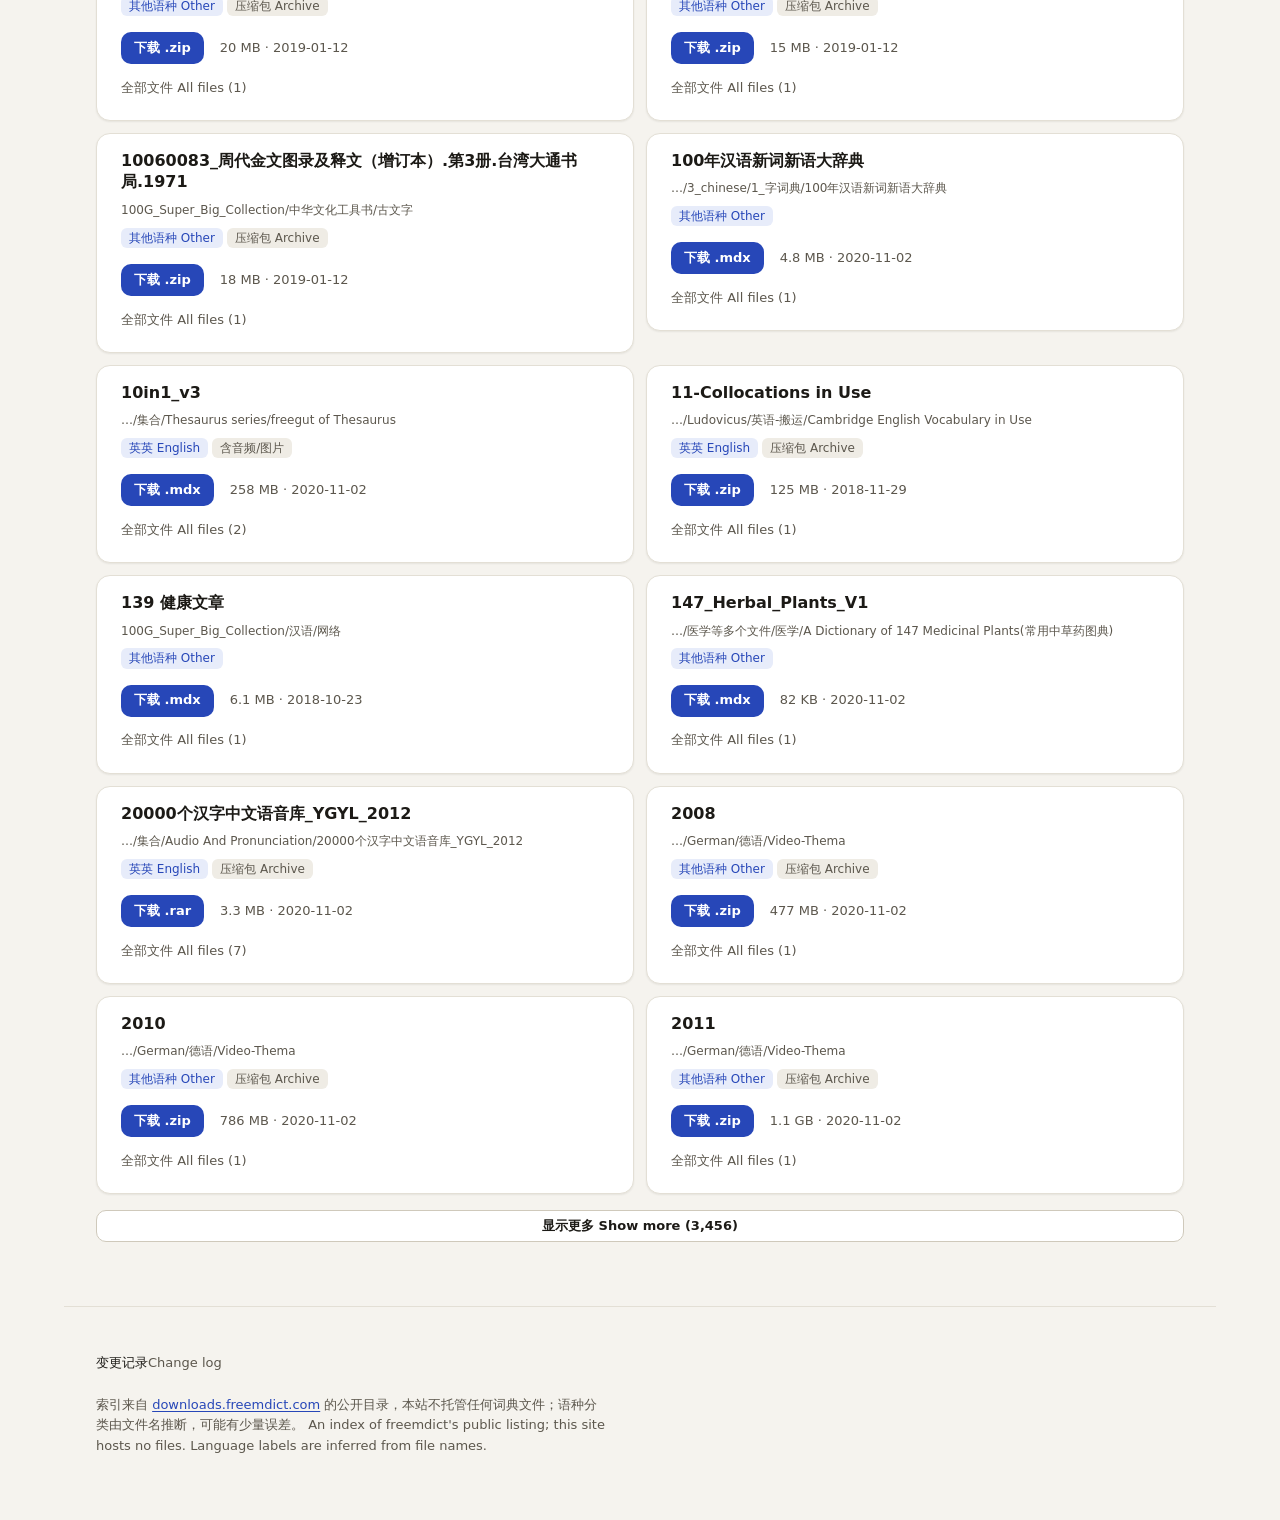
==== commit a97975ac: "Redesign the site on design tokens with intrinsic layout The page was hard to scan: three rows of fi" ====
--- a/site/index.html
+++ b/site/index.html
@@ -10,75 +10,105 @@
   <script type="module" src="app.js"></script>
 </head>
 <body>
-  <header class="top">
-    <div class="wrap">
-      <h1>MDict 词典检索 <span class="sub">Dictionary Finder</span></h1>
-      <p class="stats" id="stats">正在加载索引… Loading index…</p>
+  <header class="masthead">
+    <div class="container masthead__inner">
+      <h1 class="brand">
+        <a href="./" id="home" class="brand__link" title="回到首页 Home">
+          <span class="brand__title">MDict 词典检索</span>
+          <span class="brand__sub">Dictionary Finder</span>
+        </a>
+      </h1>
+      <p class="masthead__lede">
+        按英文名、缩写或中文名检索 freemdict 上的 MDict 词典，每月自动更新。
+        <span lang="en">Search the MDict dictionaries on freemdict by any name. Updated monthly.</span>
+      </p>
+      <ul class="stats" id="stats" aria-label="统计 Statistics">
+        <li class="stats__item">正在加载索引… Loading index…</li>
+      </ul>
     </div>
   </header>
 
   <div class="searchbar">
-    <div class="wrap">
+    <div class="container">
       <label class="visually-hidden" for="q">搜索词典 Search dictionaries</label>
-      <div class="search-field">
-        <svg aria-hidden="true" viewBox="0 0 24 24" class="icon"><path d="M10.5 3a7.5 7.5 0 0 1 5.96 12.05l4.25 4.24-1.42 1.42-4.24-4.25A7.5 7.5 0 1 1 10.5 3Zm0 2a5.5 5.5 0 1 0 0 11 5.5 5.5 0 0 0 0-11Z"/></svg>
-        <input id="q" type="search" autocomplete="off" spellcheck="false" autofocus
+      <div class="search">
+        <svg class="search__icon" aria-hidden="true" viewBox="0 0 24 24"><path d="M10.5 3a7.5 7.5 0 0 1 5.96 12.05l4.25 4.24-1.42 1.42-4.24-4.25A7.5 7.5 0 1 1 10.5 3Zm0 2a5.5 5.5 0 1 0 0 11 5.5 5.5 0 0 0 0-11Z"/></svg>
+        <input id="q" class="search__input" type="search" autocomplete="off" spellcheck="false" autofocus
                placeholder="名称、缩写或中文名 — OALD、牛津高阶、collins 双解…">
-        <kbd class="hint" aria-hidden="true">/</kbd>
+        <kbd class="search__hint" aria-hidden="true">/</kbd>
       </div>
     </div>
   </div>
 
-  <div class="wrap">
-    <div class="filters">
-      <div class="group" role="group" aria-label="语种 Language" id="f-lang"></div>
-      <div class="group" role="group" aria-label="类型 Kind" id="f-kind"></div>
-      <div class="group scroll" role="group" aria-label="品牌 Brand" id="f-brand"></div>
-      <div class="row">
-        <label class="toggle"><input type="checkbox" id="f-res"> 含音频/图片 With audio/images</label>
-        <label class="sort">排序 Sort
-          <select id="sort">
-            <option value="rel">相关度 Relevance</option>
-            <option value="name">名称 Name</option>
-            <option value="size">体积 Size</option>
-            <option value="date">更新日期 Updated</option>
-            <option value="new">新收录 Newly tracked</option>
-          </select>
+  <div class="container filters">
+    <div class="chips" role="group" aria-label="语种 Language" id="f-lang"></div>
+    <details class="more" id="more-filters">
+      <summary class="more__summary">
+        更多筛选 <span lang="en">More filters</span>
+        <span class="more__count" id="more-count" hidden></span>
+      </summary>
+      <div class="more__body">
+        <div class="field">
+          <span class="field__label">类型 Kind</span>
+          <div class="chips" role="group" aria-label="类型 Kind" id="f-kind"></div>
+        </div>
+        <div class="field">
+          <span class="field__label">品牌 Brand</span>
+          <div class="chips" role="group" aria-label="品牌 Brand" id="f-brand"></div>
+        </div>
+        <label class="toggle">
+          <input type="checkbox" id="f-res" class="toggle__input">
+          仅显示含音频/图片 <span lang="en">With audio/images only</span>
         </label>
-        <button type="button" id="reset" class="link">清除筛选 Reset</button>
       </div>
-    </div>
+    </details>
   </div>
 
-  <main class="wrap">
-    <section id="rec" class="rec" hidden aria-labelledby="rec-title">
-      <h2 id="rec-title" class="section-title">推荐词典 <span class="sub">Recommended</span></h2>
-      <p id="rec-meta" class="rec-meta"></p>
+  <main class="container main">
+    <section id="rec" class="section" hidden aria-labelledby="rec-title">
+      <header class="section__head">
+        <h2 id="rec-title" class="section__title">推荐词典 <span class="section__sub">Recommended</span></h2>
+        <p id="rec-meta" class="section__meta"></p>
+      </header>
       <div id="rec-cards"></div>
     </section>
-    <h2 id="all-title" class="section-title" hidden>全部条目 <span class="sub">All entries</span></h2>
-    <section id="rec-hits" class="rec-hits" hidden aria-label="推荐版本 Recommended picks"></section>
-    <div class="count-row">
-      <p id="count" class="count" aria-live="polite"></p>
-      <button type="button" id="to-rec" class="link" hidden>★ 推荐词典 Recommended</button>
-    </div>
-    <div id="suggest" class="suggest" hidden>
-      试试 Try:
-    </div>
-    <ol id="results" class="results"></ol>
-    <button type="button" id="more" class="more" hidden>显示更多 Show more</button>
-    <noscript><p class="error">需要启用 JavaScript。JavaScript is required.</p></noscript>
+
+    <section id="rec-hits" class="section" hidden aria-label="推荐版本 Recommended picks"></section>
+
+    <section class="section" aria-labelledby="count">
+      <h2 id="all-title" class="section__title" hidden>全部条目 <span class="section__sub">All entries</span></h2>
+      <div class="toolbar">
+        <p id="count" class="toolbar__count" aria-live="polite"></p>
+        <div class="toolbar__actions">
+          <button type="button" id="to-rec" class="link-btn" hidden>★ 推荐词典 <span lang="en">Recommended</span></button>
+          <button type="button" id="reset" class="link-btn" hidden>清除筛选 <span lang="en">Reset</span></button>
+          <label class="select">
+            <span class="visually-hidden">排序 Sort</span>
+            <select id="sort" class="select__control">
+              <option value="rel">按相关度 Relevance</option>
+              <option value="name">按名称 Name</option>
+              <option value="size">按体积 Size</option>
+              <option value="date">按更新日期 Updated</option>
+              <option value="new">按新收录 Newly tracked</option>
+            </select>
+          </label>
+        </div>
+      </div>
+      <div id="suggest" class="suggest" hidden><span class="suggest__label">试试 Try</span></div>
+      <ol id="results" class="entries"></ol>
+      <button type="button" id="more" class="btn btn--ghost btn--block" hidden>显示更多 Show more</button>
+      <noscript><p class="error">需要启用 JavaScript。JavaScript is required.</p></noscript>
+    </section>
   </main>
 
-  <footer class="wrap foot">
-    <details id="changes">
-      <summary>变更记录 Change log</summary>
-      <div id="changes-body"></div>
+  <footer class="container footer">
+    <details class="changelog" id="changes">
+      <summary class="changelog__summary">变更记录 <span lang="en">Change log</span></summary>
+      <div id="changes-body" class="changelog__body"></div>
     </details>
-    <p>
-      索引来自 <a href="https://downloads.freemdict.com/" rel="noopener">downloads.freemdict.com</a> 的公开目录，本站不托管任何词典文件。
-      Index of the public listing at freemdict; this site hosts no dictionary files.
-      语种分类由文件名推断，可能有少量误差。Language labels are inferred from file names.
+    <p class="footer__note">
+      索引来自 <a href="https://downloads.freemdict.com/" rel="noopener">downloads.freemdict.com</a> 的公开目录，本站不托管任何词典文件；语种分类由文件名推断，可能有少量误差。
+      <span lang="en">An index of freemdict's public listing; this site hosts no files. Language labels are inferred from file names.</span>
     </p>
   </footer>
 </body>
--- a/site/style.css
+++ b/site/style.css
@@ -1,178 +1,470 @@
+/* ==========================================================================
+   Design tokens
+   Every design value lives here. Rules below reference tokens only; the
+   only literals allowed outside this block are 0, 1, 1fr and 100%
+   (enforced by tests/test_css_tokens.py).
+   Layout is intrinsic (wrap, auto-fill grids, clamp()): there are no width
+   breakpoints, because CSS cannot read tokens inside media conditions.
+   ========================================================================== */
 :root {
-  --bg: #f7f7f5;
-  --panel: #ffffff;
-  --text: #1c1c1a;
-  --muted: #66665f;
-  --line: #e2e1dc;
-  --accent: #2f5bd3;
-  --accent-soft: #e6ecfb;
-  --chip: #efeee9;
-  --new: #1a7f4b;
-  --warn: #9a5b00;
-  --info: #2f5bd3;
-  --bad: #b3261e;
-  --radius: 10px;
-  --font: -apple-system, BlinkMacSystemFont, "Segoe UI", "PingFang SC", "Hiragino Sans GB",
-          "Microsoft YaHei", "Noto Sans CJK SC", sans-serif;
   color-scheme: light dark;
-}
+
+  /* Colour: light theme */
+  --c-bg: #f5f3ee;
+  --c-surface: #ffffff;
+  --c-surface-sunken: #efece5;
+  --c-border: #e3dfd5;
+  --c-border-strong: #cfc9bb;
+  --c-text: #1c1a16;
+  --c-text-muted: #5c574d;
+  --c-accent: #2747b8;
+  --c-accent-hover: #1e3a99;
+  --c-accent-soft: #e7ecfa;
+  --c-on-accent: #ffffff;
+  --c-ok: #1d7446;
+  --c-warn: #8a5000;
+  --c-info: #2747b8;
+  --c-bad: #b3261e;
+  --c-neutral: #5c574d;
+  --c-shadow: rgb(28 24 14 / 0.07);
+
+  /* Colour mixing */
+  --tint: 12%;           /* status pill background strength */
+  --bar-opacity: 86%;    /* sticky search bar background */
+  --hover-tint: 5%;      /* hover wash on neutral surfaces */
+
+  /* Typography */
+  --font-sans: -apple-system, BlinkMacSystemFont, "Segoe UI", "PingFang SC", "Hiragino Sans GB",
+               "Microsoft YaHei", "Noto Sans CJK SC", system-ui, sans-serif;
+  --font-serif: "Iowan Old Style", "Palatino Linotype", Palatino, "Songti SC", "STSong",
+                "Noto Serif CJK SC", Georgia, serif;
+  --fs-2xs: 0.6875rem;
+  --fs-xs: 0.75rem;
+  --fs-sm: 0.8125rem;
+  --fs-base: 0.9375rem;
+  --fs-md: 1rem;
+  --fs-lg: clamp(1.0625rem, 1rem + 0.3vw, 1.1875rem);
+  --fs-xl: clamp(1.25rem, 1.1rem + 0.6vw, 1.5rem);
+  --fs-2xl: clamp(1.875rem, 1.45rem + 1.8vw, 2.75rem);
+  --fs-search: clamp(1rem, 0.95rem + 0.25vw, 1.125rem);
+  --fw-regular: 400;
+  --fw-medium: 500;
+  --fw-semibold: 600;
+  --fw-bold: 700;
+  --lh-tight: 1.2;
+  --lh-snug: 1.35;
+  --lh-base: 1.55;
+  --tracking-tight: -0.015em;
+  --tracking-caps: 0.06em;
+  --measure: 62ch;
+
+  /* Space */
+  --space-3xs: 0.125rem;
+  --space-2xs: 0.25rem;
+  --space-xs: 0.5rem;
+  --space-sm: 0.75rem;
+  --space-md: 1rem;
+  --space-lg: 1.5rem;
+  --space-xl: clamp(1.75rem, 1.4rem + 1.5vw, 2.5rem);
+  --space-2xl: clamp(2.25rem, 1.6rem + 3vw, 4rem);
+  --gutter: clamp(1rem, 0.55rem + 2.2vw, 2rem);
+
+  /* Size */
+  --container: 72rem;
+  --search-height: 3.25rem;
+  --icon: 1.25rem;
+  --dot: 0.4375rem;
+  --tap-min: 2rem;
+  --tap-min-coarse: 2.75rem;
+  --entry-min: 23rem;      /* result cards flow into columns above this width */
+  --rec-col-dict: 12rem;   /* recommendation row cells wrap below these */
+  --rec-col-best: 17rem;
+  --rec-best-grow: 2;      /* the best-version cell takes twice the spare width */
+  --status-width: 9.5rem;  /* fits the longest status pill, so row columns line up */
+  --panel-fade: 3.5rem;    /* height of the starter panel's tinted header wash */
+
+  /* Shape */
+  --border: 1px;
+  --radius-sm: 0.375rem;
+  --radius-md: 0.625rem;
+  --radius-lg: 0.875rem;
+  --radius-pill: 999px;
+  --ring: 2px;
+  --ring-offset: 2px;
+  --rotate-closed: 45deg;
+  --rotate-open: -135deg;
+  --shadow-sm: 0 1px 2px var(--c-shadow);
+  --shadow-md: 0 1px 2px var(--c-shadow), 0 6px 20px var(--c-shadow);
+  --bar-blur: 12px;
+  --center: 50%;
+  --center-shift: -50%;
+
+  /* Motion and layers */
+  --dur: 160ms;
+  --ease: cubic-bezier(0.2, 0.7, 0.2, 1);
+  --opacity-disabled: 0.42;
+  --z-bar: 10;
+}
+
 @media (prefers-color-scheme: dark) {
   :root {
-    --bg: #151514;
-    --panel: #1e1e1c;
-    --text: #ecebe6;
-    --muted: #a19f97;
-    --line: #33332f;
-    --accent: #8aa8ff;
-    --accent-soft: #25304d;
-    --chip: #2a2a27;
-    --new: #5fd394;
-    --warn: #f0b35a;
-    --info: #8aa8ff;
-    --bad: #ff8a80;
+    --c-bg: #131210;
+    --c-surface: #1c1b18;
+    --c-surface-sunken: #252420;
+    --c-border: #33312c;
+    --c-border-strong: #4a473f;
+    --c-text: #edebe5;
+    --c-text-muted: #a8a397;
+    --c-accent: #93aaff;
+    --c-accent-hover: #b3c3ff;
+    --c-accent-soft: #232b47;
+    --c-on-accent: #10131f;
+    --c-ok: #64d39a;
+    --c-warn: #f1b760;
+    --c-info: #93aaff;
+    --c-bad: #ff8f85;
+    --c-neutral: #a8a397;
+    --c-shadow: rgb(0 0 0 / 0.3);
+    --tint: 16%;
+    --hover-tint: 8%;
   }
 }
 
-* { box-sizing: border-box; }
-/* Author display rules (flex, block) would otherwise override the hidden attribute. */
+/* Touch screens get larger targets; no width breakpoint involved. */
+@media (pointer: coarse) {
+  :root { --tap-min: var(--tap-min-coarse); }
+}
+
+@media (prefers-reduced-motion: reduce) {
+  :root { --dur: 0ms; }
+}
+
+/* ==========================================================================
+   Base
+   ========================================================================== */
+*, *::before, *::after { box-sizing: border-box; }
+/* Author display rules (flex, grid) would otherwise override the hidden attribute. */
 [hidden] { display: none !important; }
-body { margin: 0; background: var(--bg); color: var(--text); font: 15px/1.5 var(--font); }
-a { color: var(--accent); }
-.wrap { max-width: 980px; margin: 0 auto; padding: 0 16px; }
-.visually-hidden { position: absolute; width: 1px; height: 1px; overflow: hidden; clip: rect(0 0 0 0); }
-
-.top { padding: 28px 0 8px; }
-h1 { margin: 0; font-size: 26px; letter-spacing: -0.01em; }
-h1 .sub { color: var(--muted); font-weight: 500; font-size: 17px; margin-left: 6px; }
-.stats { margin: 6px 0 0; color: var(--muted); font-size: 14px; }
-
+
+body {
+  margin: 0;
+  background: var(--c-bg);
+  color: var(--c-text);
+  font: var(--fw-regular) var(--fs-base) / var(--lh-base) var(--font-sans);
+  -webkit-font-smoothing: antialiased;
+  text-rendering: optimizeLegibility;
+}
+a { color: var(--c-accent); text-underline-offset: var(--space-3xs); }
+a:hover { color: var(--c-accent-hover); }
+:focus-visible { outline: var(--ring) solid var(--c-accent); outline-offset: var(--ring-offset); border-radius: var(--radius-sm); }
+.visually-hidden {
+  position: absolute; width: var(--border); height: var(--border);
+  overflow: hidden; clip-path: inset(var(--center)); white-space: nowrap;
+}
+[lang="en"] { color: var(--c-text-muted); }
+
+.container {
+  width: 100%;
+  max-width: var(--container);
+  margin-inline: auto;
+  padding-inline: var(--gutter);
+}
+
+/* ==========================================================================
+   Masthead
+   ========================================================================== */
+.masthead { padding-block: var(--space-2xl) var(--space-lg); }
+.masthead__inner { display: grid; grid-template-columns: minmax(0, 1fr); gap: var(--space-sm); }
+.brand { margin: 0; }
+.brand__link {
+  display: inline-flex; flex-wrap: wrap; align-items: baseline; gap: var(--space-2xs) var(--space-sm);
+  color: var(--c-text); text-decoration: none;
+}
+.brand__link:hover { color: var(--c-text); }
+.brand__title {
+  font-family: var(--font-serif); font-size: var(--fs-2xl); font-weight: var(--fw-bold);
+  line-height: var(--lh-tight); letter-spacing: var(--tracking-tight);
+}
+.brand__sub {
+  font-size: var(--fs-sm); font-weight: var(--fw-medium); color: var(--c-text-muted);
+  text-transform: uppercase; letter-spacing: var(--tracking-caps);
+}
+.brand__link:hover .brand__sub { color: var(--c-accent); }
+.masthead__lede { margin: 0; max-width: var(--measure); font-size: var(--fs-md); }
+.masthead__lede [lang="en"] { display: block; font-size: var(--fs-sm); }
+
+.stats {
+  display: flex; flex-wrap: wrap; gap: var(--space-xs);
+  margin: var(--space-xs) 0 0; padding: 0; list-style: none;
+}
+.stats__item {
+  display: inline-flex; align-items: baseline; gap: var(--space-2xs);
+  padding: var(--space-2xs) var(--space-sm);
+  background: var(--c-surface); border: var(--border) solid var(--c-border); border-radius: var(--radius-pill);
+  font-size: var(--fs-sm); color: var(--c-text-muted);
+}
+.stats__num { color: var(--c-text); font-weight: var(--fw-semibold); font-variant-numeric: tabular-nums; }
+
+/* ==========================================================================
+   Search bar
+   ========================================================================== */
 .searchbar {
-  position: sticky; top: 0; z-index: 5; padding: 12px 0 10px;
-  background: color-mix(in srgb, var(--bg) 92%, transparent);
-  backdrop-filter: blur(8px);
-  border-bottom: 1px solid var(--line);
-}
-.search-field { position: relative; }
-.search-field .icon { position: absolute; left: 14px; top: 50%; width: 20px; height: 20px; transform: translateY(-50%); fill: var(--muted); }
-#q {
-  width: 100%; padding: 13px 44px; font: inherit; font-size: 17px; color: var(--text);
-  background: var(--panel); border: 1px solid var(--line); border-radius: var(--radius); outline: none;
-}
-#q:focus { border-color: var(--accent); box-shadow: 0 0 0 3px var(--accent-soft); }
-.hint {
-  position: absolute; right: 12px; top: 50%; transform: translateY(-50%);
-  font: 12px var(--font); color: var(--muted); border: 1px solid var(--line); border-radius: 5px; padding: 1px 7px;
-}
-#q:focus ~ .hint { display: none; }
-
-.filters { display: grid; gap: 8px; margin-top: 12px; }
-.group { display: flex; flex-wrap: wrap; gap: 6px; }
-.group.scroll { flex-wrap: nowrap; overflow-x: auto; scrollbar-width: thin; padding-bottom: 2px; }
+  position: sticky; top: 0; z-index: var(--z-bar);
+  padding-block: var(--space-sm);
+  background: color-mix(in srgb, var(--c-bg) var(--bar-opacity), transparent);
+  backdrop-filter: blur(var(--bar-blur));
+  border-bottom: var(--border) solid var(--c-border);
+}
+.search { position: relative; }
+.search__icon {
+  position: absolute; inset-inline-start: var(--space-md); top: var(--center); translate: 0 var(--center-shift);
+  width: var(--icon); height: var(--icon); fill: var(--c-text-muted); pointer-events: none;
+}
+.search__input {
+  width: 100%; min-height: var(--search-height);
+  padding-inline: calc(var(--space-md) + var(--icon) + var(--space-sm)) var(--space-xl);
+  font: inherit; font-size: var(--fs-search); color: var(--c-text);
+  background: var(--c-surface); border: var(--border) solid var(--c-border-strong); border-radius: var(--radius-lg);
+  box-shadow: var(--shadow-sm);
+  transition: border-color var(--dur) var(--ease), box-shadow var(--dur) var(--ease);
+}
+.search__input::placeholder { color: var(--c-text-muted); }
+.search__input:focus { outline: none; border-color: var(--c-accent); box-shadow: 0 0 0 var(--ring) var(--c-accent-soft), var(--shadow-md); }
+.search__hint {
+  position: absolute; inset-inline-end: var(--space-md); top: var(--center); translate: 0 var(--center-shift);
+  padding: 0 var(--space-xs); font: var(--fs-xs) var(--font-sans); color: var(--c-text-muted);
+  border: var(--border) solid var(--c-border-strong); border-radius: var(--radius-sm); background: var(--c-surface-sunken);
+}
+.search__input:focus ~ .search__hint { display: none; }
+@media (pointer: coarse) { .search__hint { display: none; } }
+
+/* ==========================================================================
+   Filters
+   ========================================================================== */
+.filters { display: grid; grid-template-columns: minmax(0, 1fr); gap: var(--space-sm); padding-block: var(--space-md) 0; }
+.chips { display: flex; flex-wrap: wrap; gap: var(--space-xs); }
+
 .chip {
-  flex: none; font: inherit; font-size: 13px; color: var(--text); background: var(--chip);
-  border: 1px solid transparent; border-radius: 999px; padding: 4px 11px; cursor: pointer;
-}
-.chip .n { color: var(--muted); margin-left: 4px; font-variant-numeric: tabular-nums; }
-.chip[aria-pressed="true"] { background: var(--accent-soft); border-color: var(--accent); color: var(--accent); }
-.chip[aria-pressed="true"] .n { color: inherit; }
-.chip:disabled { opacity: 0.4; cursor: default; }
-.chip:focus-visible, .link:focus-visible, .more:focus-visible, select:focus-visible { outline: 2px solid var(--accent); outline-offset: 2px; }
-.row { display: flex; flex-wrap: wrap; align-items: center; gap: 8px 18px; font-size: 13px; color: var(--muted); }
-.toggle { display: inline-flex; gap: 6px; align-items: center; cursor: pointer; }
-.sort select { font: inherit; color: var(--text); background: var(--panel); border: 1px solid var(--line); border-radius: 6px; padding: 3px 6px; margin-left: 4px; }
-.link { font: inherit; background: none; border: 0; color: var(--accent); cursor: pointer; padding: 0; }
-
-.count { color: var(--muted); font-size: 14px; margin: 14px 0 8px; }
-.count-row { display: flex; flex-wrap: wrap; align-items: baseline; justify-content: space-between; gap: 0 16px; }
-.count-row .link { font-size: 14px; }
-.rec, .rec-hits { scroll-margin-top: 90px; } /* clear the sticky search bar */
-.rec-hits { margin-top: 16px; }
-.rec-card.hits { border-color: var(--accent); }
-.badge.rec { color: var(--accent); background: var(--accent-soft); font-weight: 600; }
-
-.section-title { font-size: 20px; margin: 22px 0 2px; }
-.section-title .sub, .rec-card h3 .sub { color: var(--muted); font-weight: 500; font-size: 14px; margin-left: 8px; }
-.rec-meta { color: var(--muted); font-size: 13px; margin: 0 0 12px; }
-.rec-tabs { display: flex; gap: 2px; overflow-x: auto; scrollbar-width: none; position: relative; z-index: 1; }
-.rec-tab {
-  flex: none; font: inherit; font-size: 14px; color: var(--muted); cursor: pointer;
-  background: none; border: 1px solid transparent; border-bottom: 0; border-radius: 8px 8px 0 0; padding: 8px 14px;
-}
-.rec-tab:hover { color: var(--text); }
-.rec-tab .en { font-size: 12px; margin-left: 5px; }
-.rec-tab .n { font-size: 11px; margin-left: 6px; padding: 0 6px; border-radius: 999px; background: var(--chip); font-variant-numeric: tabular-nums; }
-.rec-tab[aria-selected="true"] {
-  color: var(--text); font-weight: 600; background: var(--panel); border-color: var(--line);
-  box-shadow: 0 1px 0 var(--panel); /* covers the panel's top border under the active tab */
-}
-.rec-tab[aria-selected="true"] .en { font-weight: 500; }
-.rec-tab:focus-visible, .rec-card[role="tabpanel"]:focus-visible { outline: 2px solid var(--accent); outline-offset: 2px; }
-.rec-card { background: var(--panel); border: 1px solid var(--line); border-radius: var(--radius); padding: 14px 16px; }
-.rec-card[role="tabpanel"] { border-top-left-radius: 0; }
-.rec-card.starter { background: linear-gradient(var(--accent-soft), var(--panel) 90px); }
-.rec-card h3 { margin: 0 0 8px; font-size: 16px; }
-.rec-table { width: 100%; border-collapse: collapse; font-size: 13.5px; }
-.rec-table th { text-align: left; font-weight: 600; font-size: 12px; color: var(--muted); padding: 6px 8px; border-bottom: 1px solid var(--line); }
-.rec-table td { padding: 9px 8px; border-bottom: 1px solid var(--line); vertical-align: top; }
-.rec-table tr:last-child td { border-bottom: 0; }
-.rec-table td:first-child { width: 28%; }
-.rec-name strong { margin-right: 6px; }
-.rec-name .zh { color: var(--muted); }
-.rec-name .full { display: block; color: var(--muted); font-size: 12px; }
-.rec-find { font-weight: 600; text-align: left; word-break: break-word; }
-.rec-find:hover { text-decoration: underline; }
-.rec-sub, .rec-note { color: var(--muted); font-size: 12.5px; margin-top: 2px; }
-.status { display: inline-block; font-size: 12px; padding: 1px 9px; border-radius: 999px; white-space: nowrap; border: 1px solid currentColor; }
-.st-current { color: var(--new); }
-.st-behind { color: var(--warn); }
-.st-snapshot { color: var(--info); }
-.st-final, .st-unclear { color: var(--muted); }
-.st-missing { color: var(--bad); }
-.suggest { display: flex; flex-wrap: wrap; gap: 6px; align-items: center; color: var(--muted); font-size: 14px; margin-bottom: 12px; }
-.results { list-style: none; margin: 0; padding: 0; display: grid; gap: 10px; }
-.card { background: var(--panel); border: 1px solid var(--line); border-radius: var(--radius); padding: 14px 16px; }
-.card h2 { margin: 0 0 6px; font-size: 16px; line-height: 1.4; word-break: break-word; }
-.badges { display: flex; flex-wrap: wrap; gap: 5px; margin-bottom: 6px; }
-.badge { font-size: 12px; padding: 1px 8px; border-radius: 5px; background: var(--chip); color: var(--muted); }
-.badge.lang { background: var(--accent-soft); color: var(--accent); }
-.badge.new { color: var(--new); border: 1px solid currentColor; background: none; }
-.where { font-size: 12.5px; color: var(--muted); margin: -2px 0 6px; word-break: break-all; }
-.meta { font-size: 13px; color: var(--muted); display: flex; flex-wrap: wrap; gap: 4px 14px; align-items: center; }
-.dl { font-weight: 600; text-decoration: none; }
-.dl:hover { text-decoration: underline; }
-.card details { margin-top: 8px; font-size: 13px; }
-.card summary { cursor: pointer; color: var(--muted); }
-.loc { margin: 8px 0 0; padding-left: 12px; border-left: 2px solid var(--line); }
-.loc .folder { color: var(--muted); word-break: break-all; }
-.files { list-style: none; margin: 4px 0 0; padding: 0; }
-.files li { display: flex; justify-content: space-between; gap: 12px; padding: 2px 0; }
-.files a { word-break: break-all; }
-.files .sz { color: var(--muted); flex: none; font-variant-numeric: tabular-nums; }
-.more { display: block; margin: 16px auto; font: inherit; padding: 8px 18px; border-radius: var(--radius); border: 1px solid var(--line); background: var(--panel); color: var(--text); cursor: pointer; }
-.error { color: #c0392b; }
-
-.foot { color: var(--muted); font-size: 13px; padding-top: 24px; padding-bottom: 40px; }
-.foot summary { cursor: pointer; }
-.change { margin: 10px 0; }
-.change ul { margin: 4px 0; padding-left: 18px; }
-
-@media (max-width: 700px) {
-  /* Tables become stacked rows: each cell carries its column name. */
-  .rec-table thead { display: none; }
-  .rec-table, .rec-table tbody, .rec-table tr, .rec-table td { display: block; width: 100% !important; }
-  .rec-table tr { padding: 10px 0; border-bottom: 1px solid var(--line); }
-  .rec-table tr:last-child { border-bottom: 0; }
-  .rec-table td { border: 0; padding: 3px 0; }
-  .rec-table td:not(:first-child)::before { content: attr(data-label); display: block; font-size: 11px; color: var(--muted); }
-}
-
-@media (max-width: 600px) {
-  .rec-tab { padding: 7px 10px; }
-  .rec-tab .en { display: none; }
-  h1 { font-size: 21px; }
-  h1 .sub { display: block; margin: 0; font-size: 14px; }
-  .hint { display: none; }
-  .card { padding: 12px; }
-  /* One scrollable line per filter group keeps the results in view. */
-  .group { flex-wrap: nowrap; overflow-x: auto; scrollbar-width: none; }
-}
+  display: inline-flex; align-items: center; gap: var(--space-xs);
+  min-height: var(--tap-min); padding-inline: var(--space-sm);
+  font: inherit; font-size: var(--fs-sm); color: var(--c-text);
+  background: var(--c-surface); border: var(--border) solid var(--c-border); border-radius: var(--radius-pill);
+  cursor: pointer; transition: background var(--dur) var(--ease), border-color var(--dur) var(--ease);
+}
+.chip:hover { border-color: var(--c-border-strong); background: color-mix(in srgb, var(--c-text) var(--hover-tint), var(--c-surface)); }
+.chip__n { color: var(--c-text-muted); font-size: var(--fs-xs); font-variant-numeric: tabular-nums; }
+.chip[aria-pressed="true"] { background: var(--c-accent-soft); border-color: var(--c-accent); color: var(--c-accent); }
+.chip[aria-pressed="true"] .chip__n { color: inherit; }
+.chip:disabled { opacity: var(--opacity-disabled); cursor: default; }
+.chip:disabled:hover { background: var(--c-surface); border-color: var(--c-border); }
+
+.more { border: var(--border) solid var(--c-border); border-radius: var(--radius-lg); background: var(--c-surface); }
+.more__summary {
+  display: flex; align-items: center; gap: var(--space-xs);
+  min-height: var(--tap-min); padding: var(--space-xs) var(--space-md);
+  font-size: var(--fs-sm); font-weight: var(--fw-medium); cursor: pointer; list-style: none;
+}
+.more__summary::-webkit-details-marker { display: none; }
+.more__summary::after {
+  content: ""; width: var(--dot); height: var(--dot); margin-inline-start: auto;
+  border-right: var(--ring) solid var(--c-text-muted); border-bottom: var(--ring) solid var(--c-text-muted);
+  rotate: var(--rotate-closed); transition: rotate var(--dur) var(--ease);
+}
+.more[open] > .more__summary::after { rotate: var(--rotate-open); }
+.more__count {
+  min-width: var(--icon); padding-inline: var(--space-2xs); border-radius: var(--radius-pill);
+  background: var(--c-accent); color: var(--c-on-accent); font-size: var(--fs-2xs); text-align: center;
+}
+.more__body { display: grid; grid-template-columns: minmax(0, 1fr); gap: var(--space-md); padding: 0 var(--space-md) var(--space-md); }
+.field { display: grid; grid-template-columns: minmax(0, 1fr); gap: var(--space-xs); }
+.field__label {
+  font-size: var(--fs-2xs); font-weight: var(--fw-semibold); color: var(--c-text-muted);
+  text-transform: uppercase; letter-spacing: var(--tracking-caps);
+}
+.toggle { display: inline-flex; align-items: center; gap: var(--space-xs); min-height: var(--tap-min); font-size: var(--fs-sm); cursor: pointer; }
+.toggle__input { width: var(--space-md); height: var(--space-md); margin: 0; accent-color: var(--c-accent); }
+
+/* ==========================================================================
+   Sections, toolbar, buttons
+   ========================================================================== */
+.main { display: grid; grid-template-columns: minmax(0, 1fr); gap: var(--space-xl); padding-block: var(--space-xl) var(--space-2xl); }
+.section { display: grid; grid-template-columns: minmax(0, 1fr); gap: var(--space-md); min-width: 0; scroll-margin-top: calc(var(--search-height) + var(--space-xl)); }
+.section__head { display: grid; grid-template-columns: minmax(0, 1fr); gap: var(--space-2xs); }
+.section__title {
+  margin: 0; font-family: var(--font-serif); font-size: var(--fs-xl); font-weight: var(--fw-bold);
+  line-height: var(--lh-tight); letter-spacing: var(--tracking-tight);
+}
+.section__sub {
+  margin-inline-start: var(--space-xs); font-family: var(--font-sans); font-size: var(--fs-sm);
+  font-weight: var(--fw-medium); color: var(--c-text-muted); letter-spacing: 0;
+}
+.section__meta { margin: 0; max-width: var(--measure); font-size: var(--fs-sm); color: var(--c-text-muted); }
+
+.toolbar { display: flex; flex-wrap: wrap; align-items: center; justify-content: space-between; gap: var(--space-xs) var(--space-md); }
+.toolbar__count { margin: 0; font-size: var(--fs-sm); color: var(--c-text-muted); font-variant-numeric: tabular-nums; }
+.toolbar__actions { display: flex; flex-wrap: wrap; align-items: center; gap: var(--space-xs) var(--space-md); }
+
+.select__control {
+  min-height: var(--tap-min); padding-inline: var(--space-sm);
+  font: inherit; font-size: var(--fs-sm); color: var(--c-text);
+  background: var(--c-surface); border: var(--border) solid var(--c-border); border-radius: var(--radius-md);
+}
+
+.link-btn {
+  display: inline-flex; align-items: center; gap: var(--space-2xs); min-height: var(--tap-min); padding: 0;
+  font: inherit; font-size: var(--fs-sm); font-weight: var(--fw-medium); color: var(--c-accent);
+  background: none; border: 0; cursor: pointer;
+}
+.link-btn:hover { color: var(--c-accent-hover); text-decoration: underline; }
+.link-btn [lang="en"] { color: inherit; }
+
+.btn {
+  display: inline-flex; align-items: center; justify-content: center; gap: var(--space-2xs);
+  min-height: var(--tap-min); padding-inline: var(--space-md);
+  font: inherit; font-size: var(--fs-sm); font-weight: var(--fw-semibold); text-decoration: none;
+  border: var(--border) solid transparent; border-radius: var(--radius-md); cursor: pointer;
+  transition: background var(--dur) var(--ease), border-color var(--dur) var(--ease);
+}
+.btn--primary { background: var(--c-accent); color: var(--c-on-accent); }
+.btn--primary:hover { background: var(--c-accent-hover); color: var(--c-on-accent); }
+.btn--ghost { background: var(--c-surface); color: var(--c-text); border-color: var(--c-border-strong); }
+.btn--ghost:hover { background: color-mix(in srgb, var(--c-text) var(--hover-tint), var(--c-surface)); color: var(--c-text); }
+.btn--sm { padding-inline: var(--space-sm); }
+.btn--block { width: 100%; }
+
+.suggest { display: flex; flex-wrap: wrap; align-items: center; gap: var(--space-xs); }
+.suggest__label { font-size: var(--fs-sm); color: var(--c-text-muted); }
+.error { color: var(--c-bad); }
+
+/* ==========================================================================
+   Tags and status pills
+   ========================================================================== */
+.tags { display: flex; flex-wrap: wrap; gap: var(--space-2xs); }
+.tag {
+  display: inline-flex; align-items: center; padding: var(--space-3xs) var(--space-xs);
+  font-size: var(--fs-xs); line-height: var(--lh-snug); color: var(--c-text-muted);
+  background: var(--c-surface-sunken); border-radius: var(--radius-sm);
+}
+.tag--lang { color: var(--c-accent); background: var(--c-accent-soft); }
+.tag--rec { color: var(--c-on-accent); background: var(--c-accent); font-weight: var(--fw-semibold); }
+.tag--new { color: var(--c-ok); background: color-mix(in srgb, var(--c-ok) var(--tint), var(--c-surface)); }
+
+.status {
+  display: inline-flex; align-items: center; gap: var(--space-xs); white-space: nowrap;
+  padding: var(--space-2xs) var(--space-sm); border-radius: var(--radius-pill);
+  font-size: var(--fs-xs); font-weight: var(--fw-semibold);
+  color: var(--status); background: color-mix(in srgb, var(--status) var(--tint), var(--c-surface));
+}
+.status::before { content: ""; width: var(--dot); height: var(--dot); border-radius: var(--radius-pill); background: currentColor; }
+.status--current { --status: var(--c-ok); }
+.status--behind { --status: var(--c-warn); }
+.status--snapshot { --status: var(--c-info); }
+.status--final, .status--unclear { --status: var(--c-neutral); }
+.status--missing { --status: var(--c-bad); }
+
+/* ==========================================================================
+   Recommendation tabs and rows
+   ========================================================================== */
+.tabs {
+  display: flex; gap: var(--space-2xs); width: fit-content; max-width: 100%;
+  padding: var(--space-2xs); overflow-x: auto; scrollbar-width: none;
+  background: var(--c-surface-sunken); border-radius: var(--radius-lg);
+}
+.tabs::-webkit-scrollbar { display: none; }
+.tab {
+  display: inline-flex; flex: none; align-items: center; gap: var(--space-xs);
+  min-height: var(--tap-min); padding-inline: var(--space-md);
+  font: inherit; font-size: var(--fs-sm); font-weight: var(--fw-medium); color: var(--c-text-muted);
+  background: transparent; border: 0; border-radius: var(--radius-md); cursor: pointer;
+  transition: background var(--dur) var(--ease), color var(--dur) var(--ease);
+}
+.tab:hover { color: var(--c-text); }
+.tab__en { font-size: var(--fs-xs); font-weight: var(--fw-regular); }
+.tab__n {
+  min-width: var(--icon); padding-inline: var(--space-2xs); border-radius: var(--radius-pill);
+  font-size: var(--fs-2xs); text-align: center; font-variant-numeric: tabular-nums;
+  background: var(--c-surface); color: var(--c-text-muted);
+}
+.tab[aria-selected="true"] { background: var(--c-surface); color: var(--c-text); font-weight: var(--fw-semibold); box-shadow: var(--shadow-sm); }
+.tab[aria-selected="true"] .tab__n { background: var(--c-accent-soft); color: var(--c-accent); }
+
+.panel {
+  display: grid; grid-template-columns: minmax(0, 1fr); gap: var(--space-sm); min-width: 0;
+  padding: var(--space-md) var(--space-lg);
+  background: var(--c-surface); border: var(--border) solid var(--c-border); border-radius: var(--radius-lg);
+  box-shadow: var(--shadow-sm);
+}
+.panel--starter { background: linear-gradient(var(--c-accent-soft), var(--c-surface) var(--panel-fade)); }
+.panel--hits { border-color: var(--c-accent); box-shadow: var(--shadow-md); }
+.panel__head { display: grid; grid-template-columns: minmax(0, 1fr); gap: var(--space-2xs); }
+.panel__title { margin: 0; font-size: var(--fs-lg); font-weight: var(--fw-semibold); line-height: var(--lh-snug); }
+.panel__sub { margin-inline-start: var(--space-xs); font-size: var(--fs-sm); font-weight: var(--fw-regular); color: var(--c-text-muted); }
+.panel__note { margin: 0; font-size: var(--fs-sm); color: var(--c-text-muted); }
+
+.rec-list { margin: 0; padding: 0; list-style: none; }
+.rec-row {
+  display: flex; flex-wrap: wrap; align-items: flex-start; gap: var(--space-xs) var(--space-lg);
+  padding-block: var(--space-md); border-top: var(--border) solid var(--c-border);
+}
+.rec-row:first-child { border-top: 0; }
+.rec-row__dict { flex: 1 1 var(--rec-col-dict); display: grid; grid-template-columns: minmax(0, 1fr); gap: var(--space-3xs); min-width: 0; }
+.rec-row__best { flex: var(--rec-best-grow) 1 var(--rec-col-best); display: grid; grid-template-columns: minmax(0, 1fr); gap: var(--space-2xs); min-width: 0; }
+.rec-row__status { flex: 0 0 var(--status-width); display: flex; justify-content: flex-end; }
+.rec-row__name { font-weight: var(--fw-semibold); }
+.rec-row__zh { margin-inline-start: var(--space-xs); color: var(--c-text-muted); font-weight: var(--fw-regular); }
+.rec-row__full, .rec-row__latest, .rec-row__note { font-size: var(--fs-sm); color: var(--c-text-muted); }
+.rec-row__find {
+  padding: 0; font: inherit; font-weight: var(--fw-semibold); text-align: start; overflow-wrap: anywhere;
+  color: var(--c-accent); background: none; border: 0; cursor: pointer;
+}
+.rec-row__find:hover { color: var(--c-accent-hover); text-decoration: underline; }
+.rec-row__sub { display: flex; flex-wrap: wrap; align-items: center; gap: var(--space-xs); font-size: var(--fs-sm); color: var(--c-text-muted); }
+
+/* ==========================================================================
+   Result entries
+   ========================================================================== */
+.entries {
+  display: grid; gap: var(--space-sm);
+  grid-template-columns: repeat(auto-fill, minmax(min(100%, var(--entry-min)), 1fr));
+  align-items: start; /* opening one card's file list must not stretch its neighbour */
+  margin: 0; padding: 0; list-style: none;
+}
+.entry {
+  display: flex; flex-direction: column; gap: var(--space-xs); min-width: 0;
+  padding: var(--space-md) var(--space-lg);
+  background: var(--c-surface); border: var(--border) solid var(--c-border); border-radius: var(--radius-lg);
+  box-shadow: var(--shadow-sm); transition: box-shadow var(--dur) var(--ease), border-color var(--dur) var(--ease);
+}
+.entry:hover { border-color: var(--c-border-strong); box-shadow: var(--shadow-md); }
+.entry__title { margin: 0; font-size: var(--fs-md); font-weight: var(--fw-semibold); line-height: var(--lh-snug); overflow-wrap: anywhere; }
+.entry__path { margin: 0; font-size: var(--fs-xs); color: var(--c-text-muted); overflow-wrap: anywhere; }
+.entry__foot {
+  display: flex; flex-wrap: wrap; align-items: center; gap: var(--space-xs) var(--space-md);
+  margin-top: auto; padding-top: var(--space-xs);
+}
+.entry__meta { font-size: var(--fs-sm); color: var(--c-text-muted); font-variant-numeric: tabular-nums; }
+
+.files { font-size: var(--fs-sm); }
+.files__summary { display: flex; align-items: center; min-height: var(--tap-min); color: var(--c-text-muted); cursor: pointer; }
+.files__summary:hover { color: var(--c-text); }
+.files__loc { display: grid; grid-template-columns: minmax(0, 1fr); gap: var(--space-2xs); margin-top: var(--space-xs); padding-inline-start: var(--space-sm); border-inline-start: var(--ring) solid var(--c-border); }
+.files__folder { color: var(--c-text-muted); overflow-wrap: anywhere; }
+.files__list { display: grid; grid-template-columns: minmax(0, 1fr); gap: var(--space-3xs); margin: 0; padding: 0; list-style: none; }
+.files__item { display: flex; justify-content: space-between; gap: var(--space-sm); }
+.files__item a { min-width: 0; overflow-wrap: anywhere; }
+.files__size { flex: none; color: var(--c-text-muted); font-variant-numeric: tabular-nums; }
+
+/* ==========================================================================
+   Footer
+   ========================================================================== */
+.footer {
+  display: grid; grid-template-columns: minmax(0, 1fr); gap: var(--space-md);
+  padding-block: var(--space-xl) var(--space-2xl);
+  border-top: var(--border) solid var(--c-border);
+  font-size: var(--fs-sm); color: var(--c-text-muted);
+}
+.footer__note { margin: 0; max-width: var(--measure); }
+.changelog__summary { display: flex; align-items: center; min-height: var(--tap-min); font-weight: var(--fw-medium); color: var(--c-text); cursor: pointer; }
+.changelog__body { display: grid; grid-template-columns: minmax(0, 1fr); gap: var(--space-sm); padding-top: var(--space-xs); }
+.change__title { font-weight: var(--fw-semibold); color: var(--c-text); font-variant-numeric: tabular-nums; }
+.change__list { margin: var(--space-2xs) 0 0; padding-inline-start: var(--space-lg); }
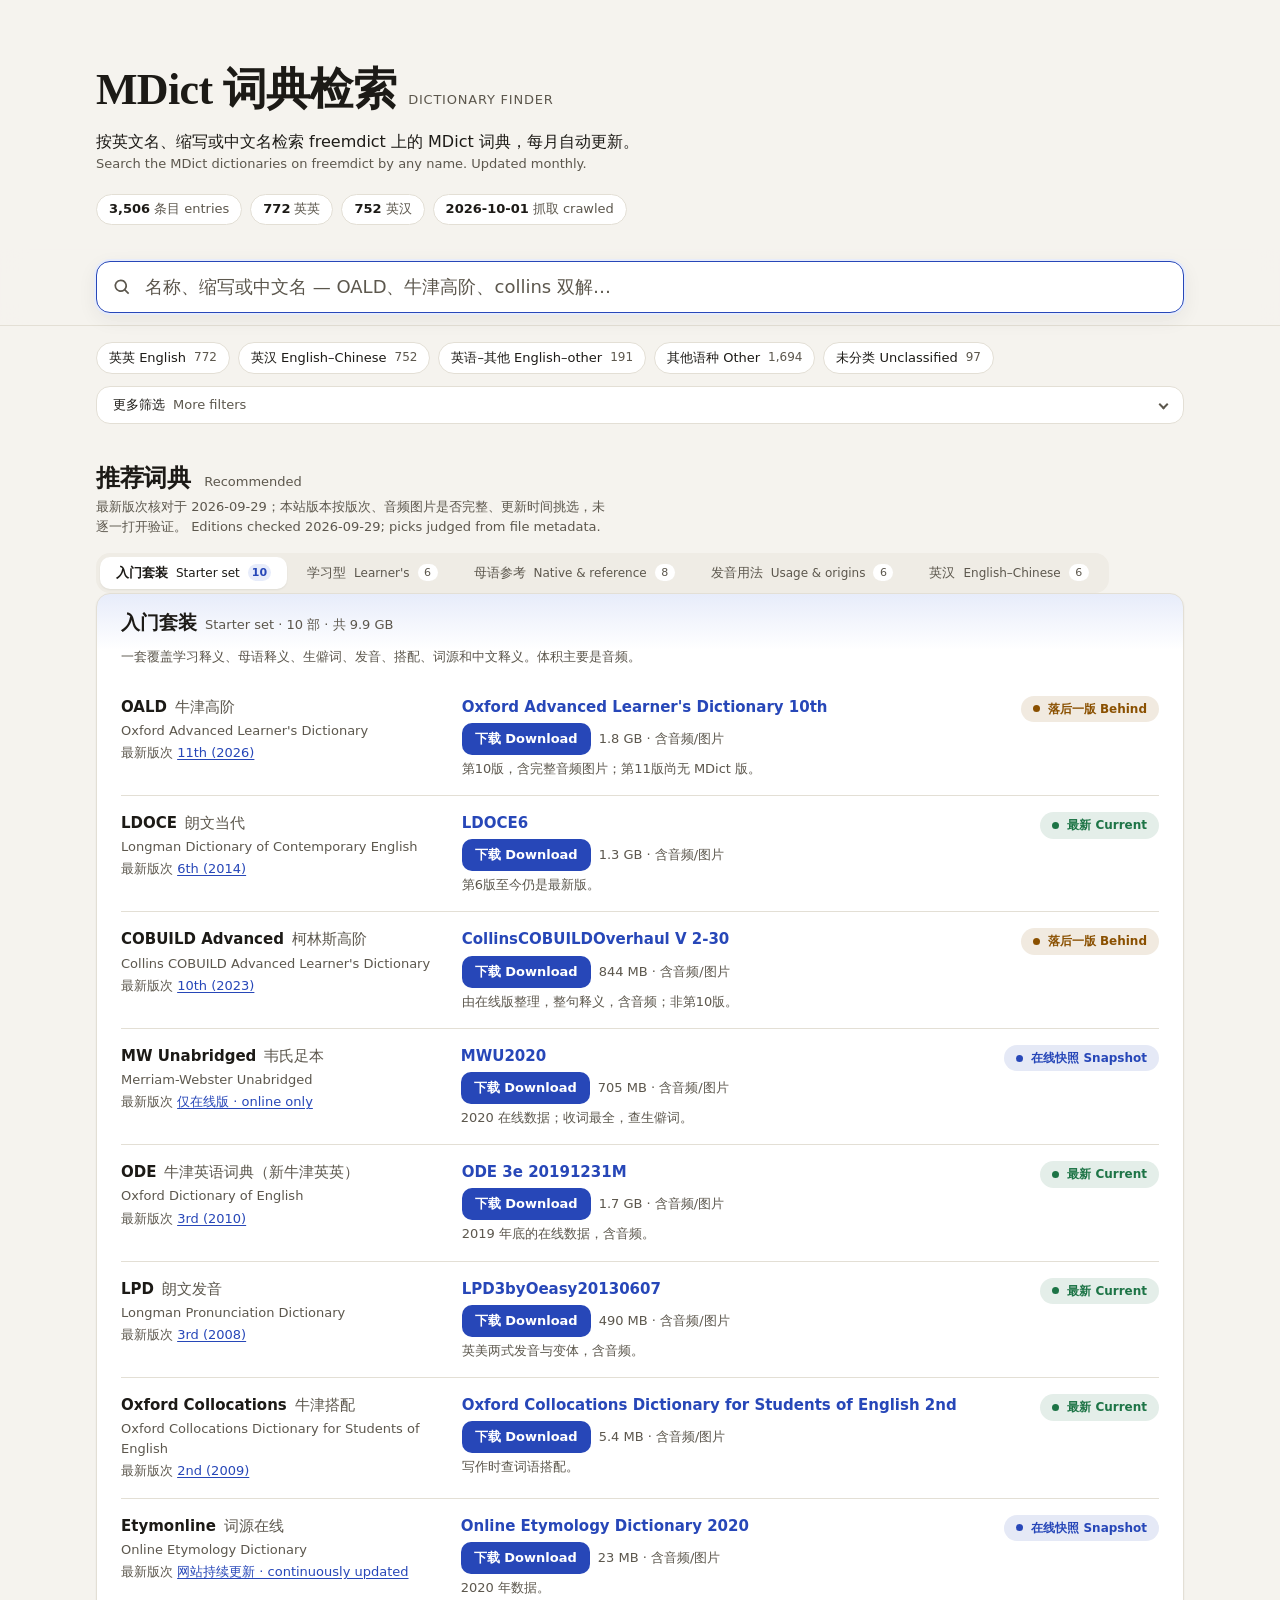
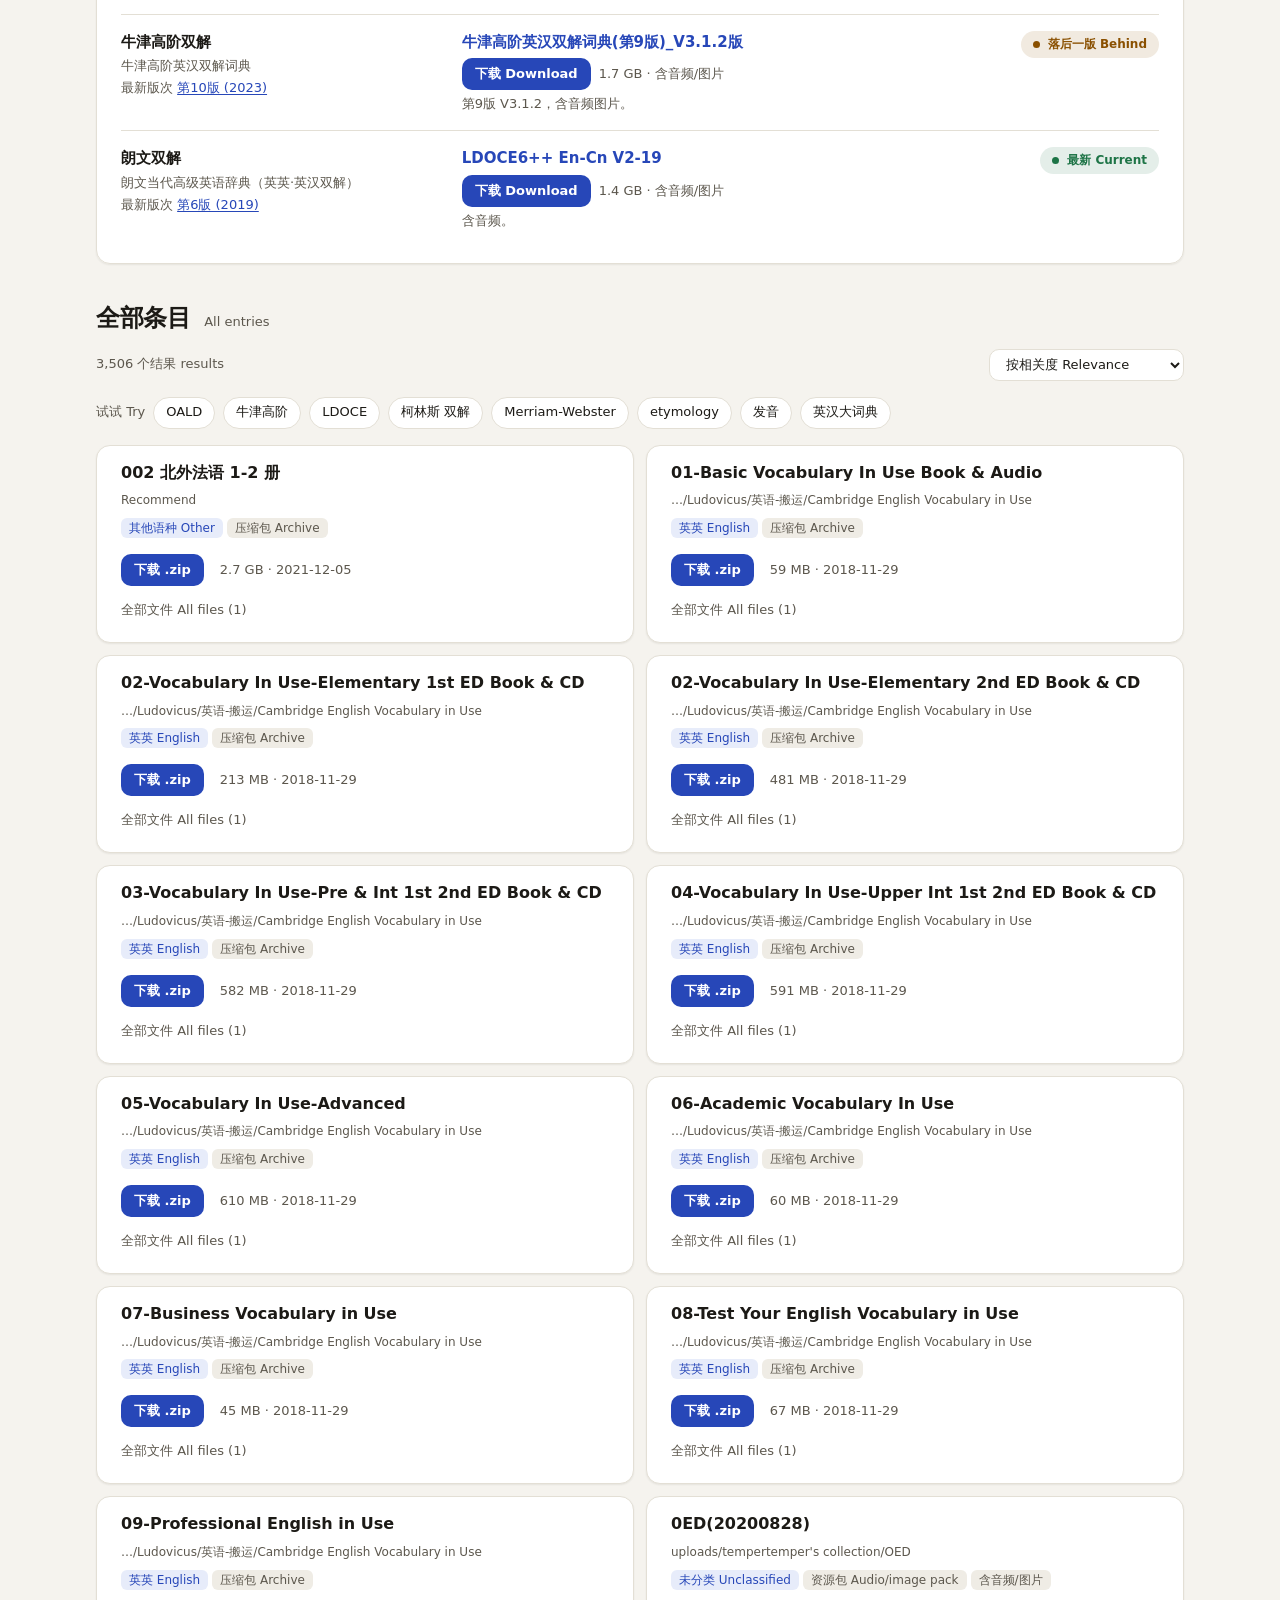
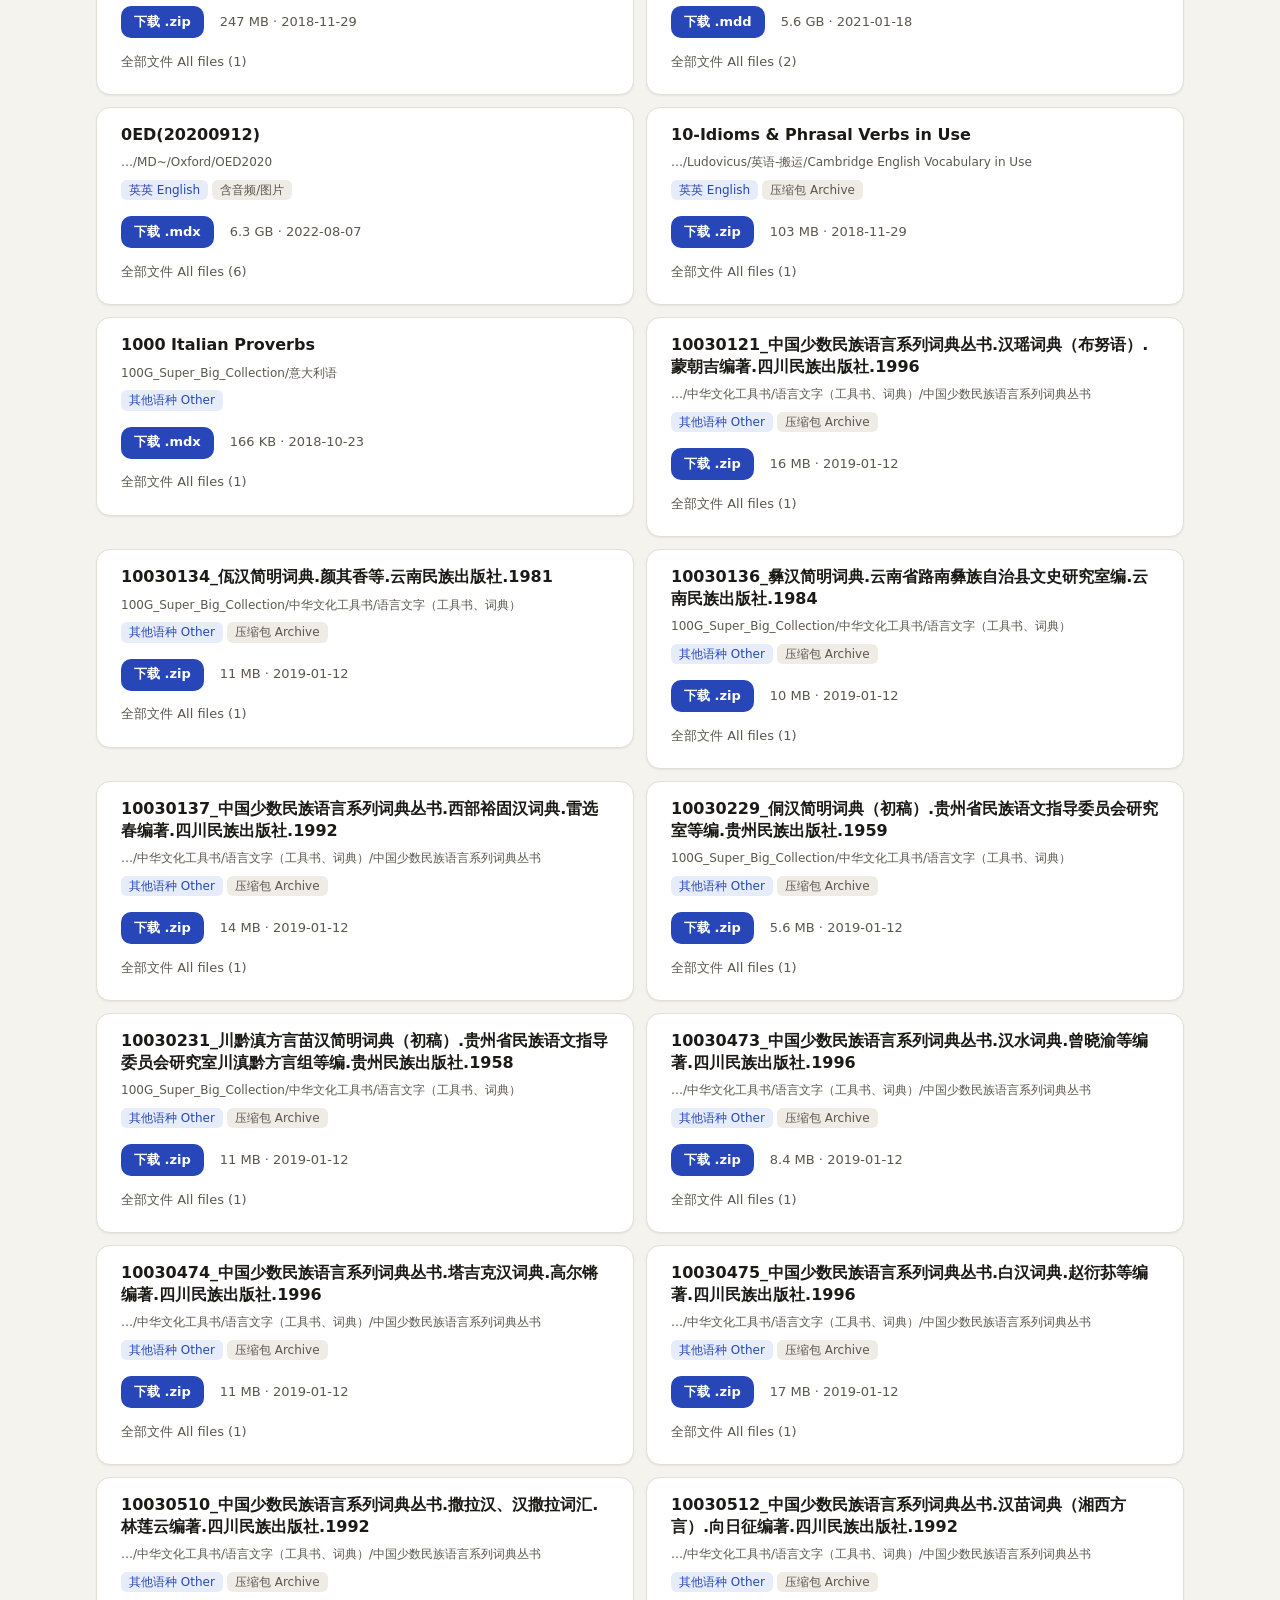
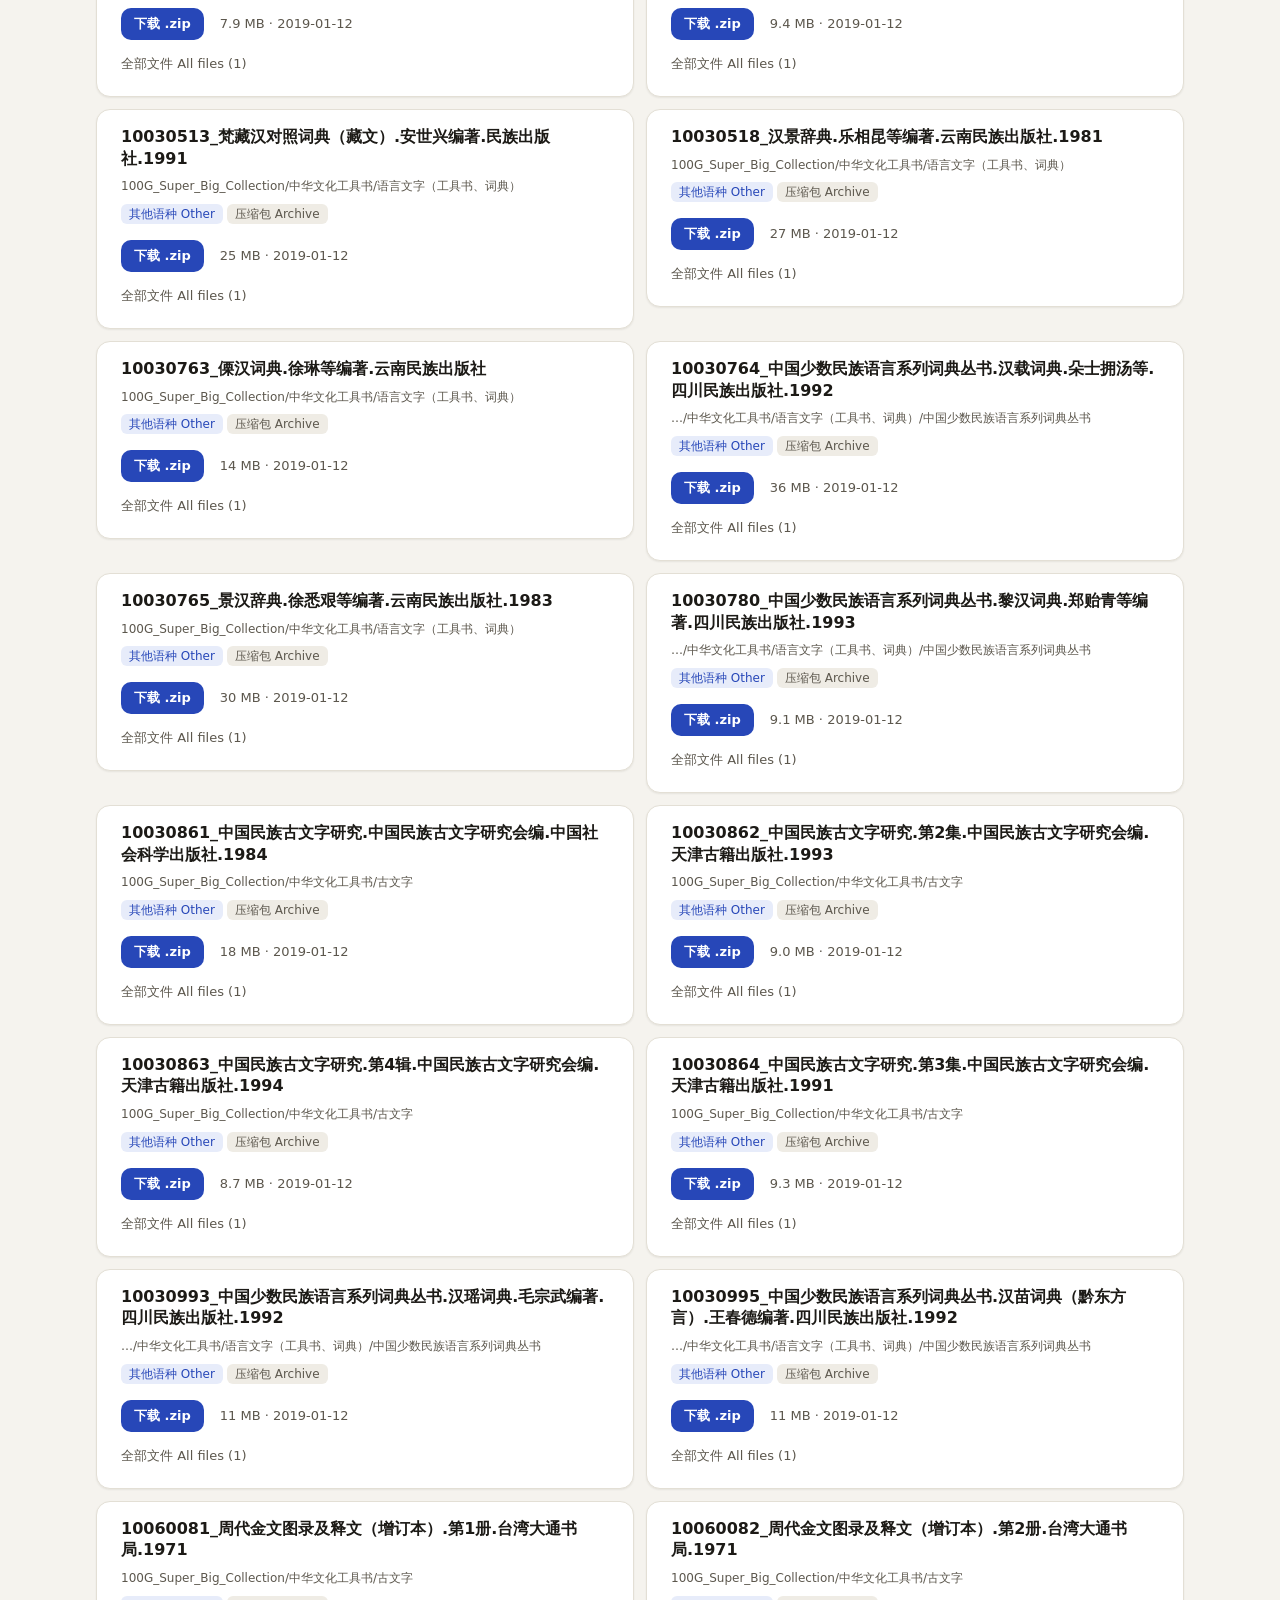
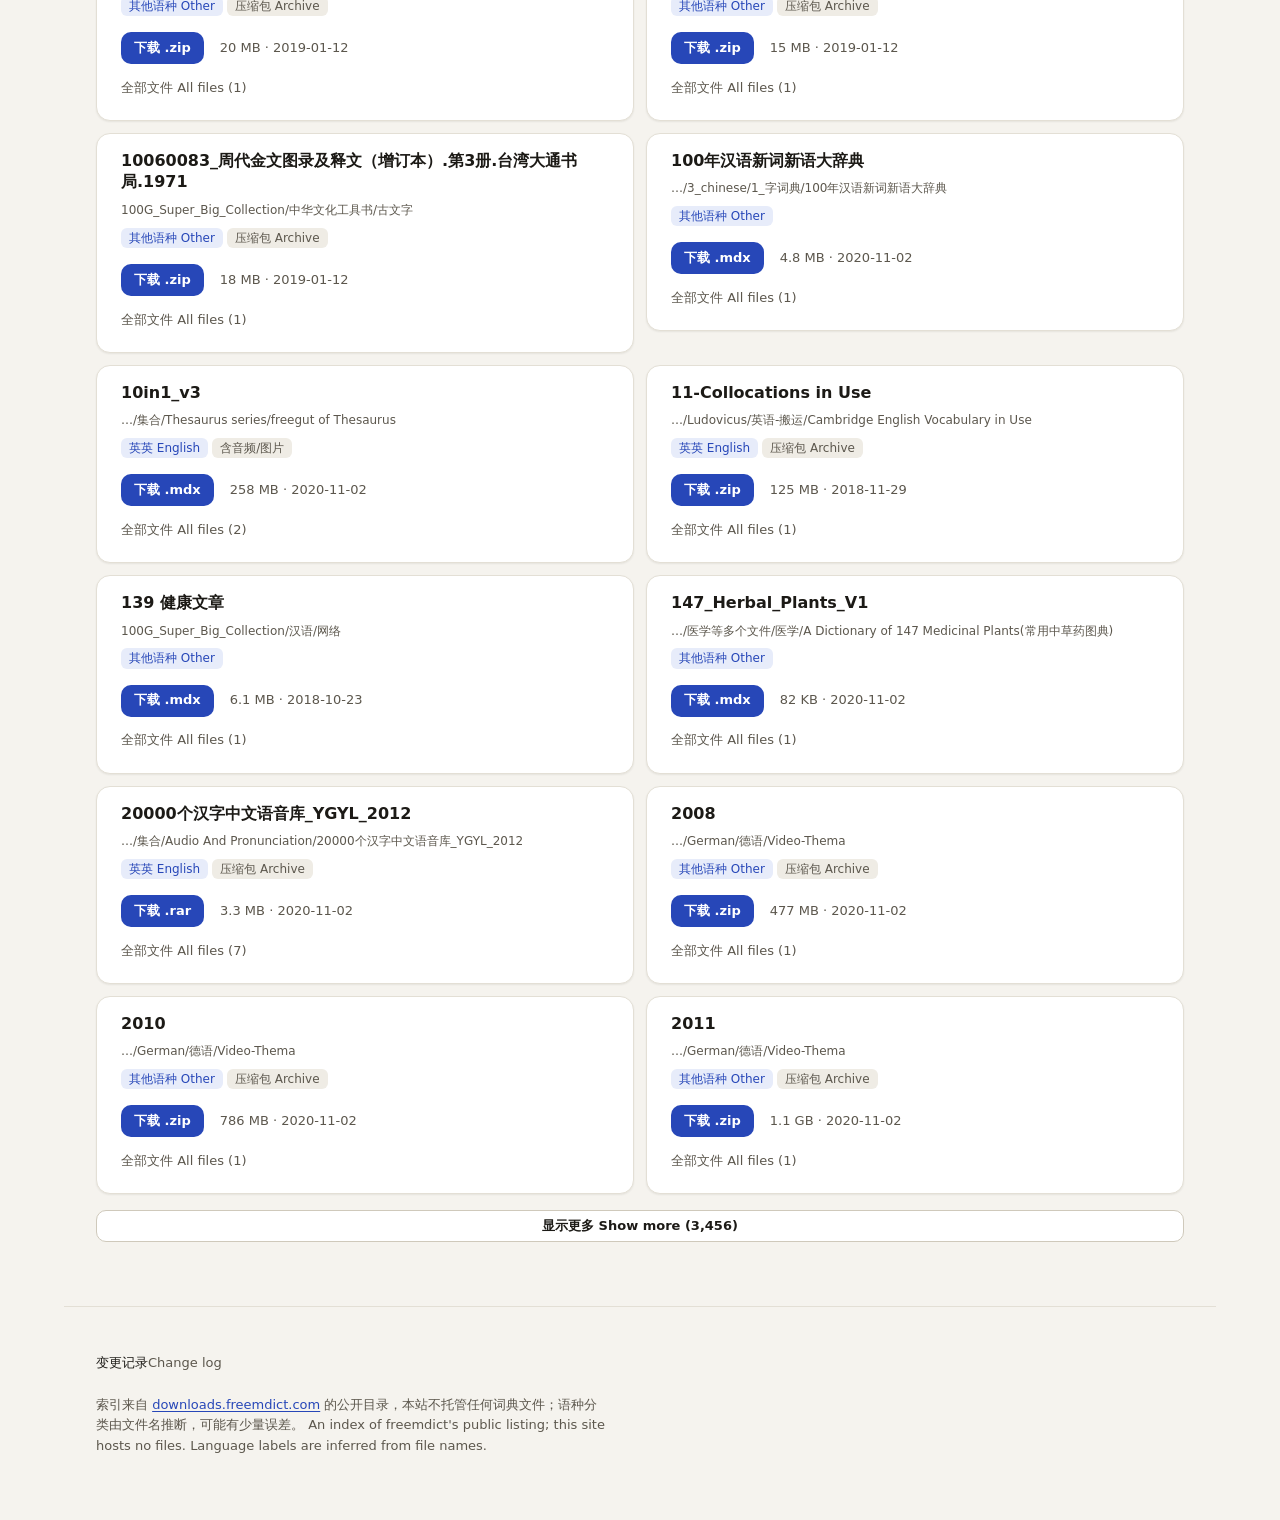
==== commit 02e0855c: "Split the site's script and stylesheet into modules app.js and style.css were both over the 350-line" ====
--- a/site/index.html
+++ b/site/index.html
@@ -6,6 +6,7 @@
   <meta name="color-scheme" content="light dark">
   <meta name="description" content="Search the MDict dictionaries on downloads.freemdict.com by English name, Chinese name, or abbreviation.">
   <title>MDict 词典检索 · Dictionary Finder</title>
+  <link rel="stylesheet" href="tokens.css">
   <link rel="stylesheet" href="style.css">
   <script type="module" src="app.js"></script>
 </head>
--- a/site/tokens.css
+++ b/site/tokens.css
@@ -0,0 +1,140 @@
+/* ==========================================================================
+   Design tokens
+   Every design value lives here, loaded before style.css. Rules in style.css
+   reference tokens only; the only literals allowed outside token definitions
+   are 0, 1, 1fr and 100% (enforced by tests/test_css_tokens.py).
+   Layout is intrinsic (wrap, auto-fill grids, clamp()): there are no width
+   breakpoints, because CSS cannot read tokens inside media conditions.
+   ========================================================================== */
+:root {
+  color-scheme: light dark;
+
+  /* Colour: light theme */
+  --c-bg: #f5f3ee;
+  --c-surface: #ffffff;
+  --c-surface-sunken: #efece5;
+  --c-border: #e3dfd5;
+  --c-border-strong: #cfc9bb;
+  --c-text: #1c1a16;
+  --c-text-muted: #5c574d;
+  --c-accent: #2747b8;
+  --c-accent-hover: #1e3a99;
+  --c-accent-soft: #e7ecfa;
+  --c-on-accent: #ffffff;
+  --c-ok: #1d7446;
+  --c-warn: #8a5000;
+  --c-info: #2747b8;
+  --c-bad: #b3261e;
+  --c-neutral: #5c574d;
+  --c-shadow: rgb(28 24 14 / 0.07);
+
+  /* Colour mixing */
+  --tint: 12%;           /* status pill background strength */
+  --bar-opacity: 86%;    /* sticky search bar background */
+  --hover-tint: 5%;      /* hover wash on neutral surfaces */
+
+  /* Typography */
+  --font-sans: -apple-system, BlinkMacSystemFont, "Segoe UI", "PingFang SC", "Hiragino Sans GB",
+               "Microsoft YaHei", "Noto Sans CJK SC", system-ui, sans-serif;
+  --font-serif: "Iowan Old Style", "Palatino Linotype", Palatino, "Songti SC", "STSong",
+                "Noto Serif CJK SC", Georgia, serif;
+  --fs-2xs: 0.6875rem;
+  --fs-xs: 0.75rem;
+  --fs-sm: 0.8125rem;
+  --fs-base: 0.9375rem;
+  --fs-md: 1rem;
+  --fs-lg: clamp(1.0625rem, 1rem + 0.3vw, 1.1875rem);
+  --fs-xl: clamp(1.25rem, 1.1rem + 0.6vw, 1.5rem);
+  --fs-2xl: clamp(1.875rem, 1.45rem + 1.8vw, 2.75rem);
+  --fs-search: clamp(1rem, 0.95rem + 0.25vw, 1.125rem);
+  --fw-regular: 400;
+  --fw-medium: 500;
+  --fw-semibold: 600;
+  --fw-bold: 700;
+  --lh-tight: 1.2;
+  --lh-snug: 1.35;
+  --lh-base: 1.55;
+  --tracking-tight: -0.015em;
+  --tracking-caps: 0.06em;
+  --measure: 62ch;
+
+  /* Space */
+  --space-3xs: 0.125rem;
+  --space-2xs: 0.25rem;
+  --space-xs: 0.5rem;
+  --space-sm: 0.75rem;
+  --space-md: 1rem;
+  --space-lg: 1.5rem;
+  --space-xl: clamp(1.75rem, 1.4rem + 1.5vw, 2.5rem);
+  --space-2xl: clamp(2.25rem, 1.6rem + 3vw, 4rem);
+  --gutter: clamp(1rem, 0.55rem + 2.2vw, 2rem);
+
+  /* Size */
+  --container: 72rem;
+  --search-height: 3.25rem;
+  --icon: 1.25rem;
+  --dot: 0.4375rem;
+  --tap-min: 2rem;
+  --tap-min-coarse: 2.75rem;
+  --entry-min: 23rem;      /* result cards flow into columns above this width */
+  --rec-col-dict: 12rem;   /* recommendation row cells wrap below these */
+  --rec-col-best: 17rem;
+  --rec-best-grow: 2;      /* the best-version cell takes twice the spare width */
+  --status-width: 9.5rem;  /* fits the longest status pill, so row columns line up */
+  --panel-fade: 3.5rem;    /* height of the starter panel's tinted header wash */
+
+  /* Shape */
+  --border: 1px;
+  --radius-sm: 0.375rem;
+  --radius-md: 0.625rem;
+  --radius-lg: 0.875rem;
+  --radius-pill: 999px;
+  --ring: 2px;
+  --ring-offset: 2px;
+  --rotate-closed: 45deg;
+  --rotate-open: -135deg;
+  --shadow-sm: 0 1px 2px var(--c-shadow);
+  --shadow-md: 0 1px 2px var(--c-shadow), 0 6px 20px var(--c-shadow);
+  --bar-blur: 12px;
+  --center: 50%;
+  --center-shift: -50%;
+
+  /* Motion and layers */
+  --dur: 160ms;
+  --ease: cubic-bezier(0.2, 0.7, 0.2, 1);
+  --opacity-disabled: 0.42;
+  --z-bar: 10;
+}
+
+@media (prefers-color-scheme: dark) {
+  :root {
+    --c-bg: #131210;
+    --c-surface: #1c1b18;
+    --c-surface-sunken: #252420;
+    --c-border: #33312c;
+    --c-border-strong: #4a473f;
+    --c-text: #edebe5;
+    --c-text-muted: #a8a397;
+    --c-accent: #93aaff;
+    --c-accent-hover: #b3c3ff;
+    --c-accent-soft: #232b47;
+    --c-on-accent: #10131f;
+    --c-ok: #64d39a;
+    --c-warn: #f1b760;
+    --c-info: #93aaff;
+    --c-bad: #ff8f85;
+    --c-neutral: #a8a397;
+    --c-shadow: rgb(0 0 0 / 0.3);
+    --tint: 16%;
+    --hover-tint: 8%;
+  }
+}
+
+/* Touch screens get larger targets; no width breakpoint involved. */
+@media (pointer: coarse) {
+  :root { --tap-min: var(--tap-min-coarse); }
+}
+
+@media (prefers-reduced-motion: reduce) {
+  :root { --dur: 0ms; }
+}
--- a/site/style.css
+++ b/site/style.css
@@ -1,143 +1,6 @@
-/* ==========================================================================
-   Design tokens
-   Every design value lives here. Rules below reference tokens only; the
-   only literals allowed outside this block are 0, 1, 1fr and 100%
-   (enforced by tests/test_css_tokens.py).
-   Layout is intrinsic (wrap, auto-fill grids, clamp()): there are no width
-   breakpoints, because CSS cannot read tokens inside media conditions.
-   ========================================================================== */
-:root {
-  color-scheme: light dark;
-
-  /* Colour: light theme */
-  --c-bg: #f5f3ee;
-  --c-surface: #ffffff;
-  --c-surface-sunken: #efece5;
-  --c-border: #e3dfd5;
-  --c-border-strong: #cfc9bb;
-  --c-text: #1c1a16;
-  --c-text-muted: #5c574d;
-  --c-accent: #2747b8;
-  --c-accent-hover: #1e3a99;
-  --c-accent-soft: #e7ecfa;
-  --c-on-accent: #ffffff;
-  --c-ok: #1d7446;
-  --c-warn: #8a5000;
-  --c-info: #2747b8;
-  --c-bad: #b3261e;
-  --c-neutral: #5c574d;
-  --c-shadow: rgb(28 24 14 / 0.07);
-
-  /* Colour mixing */
-  --tint: 12%;           /* status pill background strength */
-  --bar-opacity: 86%;    /* sticky search bar background */
-  --hover-tint: 5%;      /* hover wash on neutral surfaces */
-
-  /* Typography */
-  --font-sans: -apple-system, BlinkMacSystemFont, "Segoe UI", "PingFang SC", "Hiragino Sans GB",
-               "Microsoft YaHei", "Noto Sans CJK SC", system-ui, sans-serif;
-  --font-serif: "Iowan Old Style", "Palatino Linotype", Palatino, "Songti SC", "STSong",
-                "Noto Serif CJK SC", Georgia, serif;
-  --fs-2xs: 0.6875rem;
-  --fs-xs: 0.75rem;
-  --fs-sm: 0.8125rem;
-  --fs-base: 0.9375rem;
-  --fs-md: 1rem;
-  --fs-lg: clamp(1.0625rem, 1rem + 0.3vw, 1.1875rem);
-  --fs-xl: clamp(1.25rem, 1.1rem + 0.6vw, 1.5rem);
-  --fs-2xl: clamp(1.875rem, 1.45rem + 1.8vw, 2.75rem);
-  --fs-search: clamp(1rem, 0.95rem + 0.25vw, 1.125rem);
-  --fw-regular: 400;
-  --fw-medium: 500;
-  --fw-semibold: 600;
-  --fw-bold: 700;
-  --lh-tight: 1.2;
-  --lh-snug: 1.35;
-  --lh-base: 1.55;
-  --tracking-tight: -0.015em;
-  --tracking-caps: 0.06em;
-  --measure: 62ch;
-
-  /* Space */
-  --space-3xs: 0.125rem;
-  --space-2xs: 0.25rem;
-  --space-xs: 0.5rem;
-  --space-sm: 0.75rem;
-  --space-md: 1rem;
-  --space-lg: 1.5rem;
-  --space-xl: clamp(1.75rem, 1.4rem + 1.5vw, 2.5rem);
-  --space-2xl: clamp(2.25rem, 1.6rem + 3vw, 4rem);
-  --gutter: clamp(1rem, 0.55rem + 2.2vw, 2rem);
-
-  /* Size */
-  --container: 72rem;
-  --search-height: 3.25rem;
-  --icon: 1.25rem;
-  --dot: 0.4375rem;
-  --tap-min: 2rem;
-  --tap-min-coarse: 2.75rem;
-  --entry-min: 23rem;      /* result cards flow into columns above this width */
-  --rec-col-dict: 12rem;   /* recommendation row cells wrap below these */
-  --rec-col-best: 17rem;
-  --rec-best-grow: 2;      /* the best-version cell takes twice the spare width */
-  --status-width: 9.5rem;  /* fits the longest status pill, so row columns line up */
-  --panel-fade: 3.5rem;    /* height of the starter panel's tinted header wash */
-
-  /* Shape */
-  --border: 1px;
-  --radius-sm: 0.375rem;
-  --radius-md: 0.625rem;
-  --radius-lg: 0.875rem;
-  --radius-pill: 999px;
-  --ring: 2px;
-  --ring-offset: 2px;
-  --rotate-closed: 45deg;
-  --rotate-open: -135deg;
-  --shadow-sm: 0 1px 2px var(--c-shadow);
-  --shadow-md: 0 1px 2px var(--c-shadow), 0 6px 20px var(--c-shadow);
-  --bar-blur: 12px;
-  --center: 50%;
-  --center-shift: -50%;
-
-  /* Motion and layers */
-  --dur: 160ms;
-  --ease: cubic-bezier(0.2, 0.7, 0.2, 1);
-  --opacity-disabled: 0.42;
-  --z-bar: 10;
-}
-
-@media (prefers-color-scheme: dark) {
-  :root {
-    --c-bg: #131210;
-    --c-surface: #1c1b18;
-    --c-surface-sunken: #252420;
-    --c-border: #33312c;
-    --c-border-strong: #4a473f;
-    --c-text: #edebe5;
-    --c-text-muted: #a8a397;
-    --c-accent: #93aaff;
-    --c-accent-hover: #b3c3ff;
-    --c-accent-soft: #232b47;
-    --c-on-accent: #10131f;
-    --c-ok: #64d39a;
-    --c-warn: #f1b760;
-    --c-info: #93aaff;
-    --c-bad: #ff8f85;
-    --c-neutral: #a8a397;
-    --c-shadow: rgb(0 0 0 / 0.3);
-    --tint: 16%;
-    --hover-tint: 8%;
-  }
-}
-
-/* Touch screens get larger targets; no width breakpoint involved. */
-@media (pointer: coarse) {
-  :root { --tap-min: var(--tap-min-coarse); }
-}
-
-@media (prefers-reduced-motion: reduce) {
-  :root { --dur: 0ms; }
-}
+/* Site styles. Every design value comes from the tokens in tokens.css, which
+   index.html loads first; the only literals allowed here are 0, 1, 1fr and
+   100% (enforced by tests/test_css_tokens.py). */
 
 /* ==========================================================================
    Base
